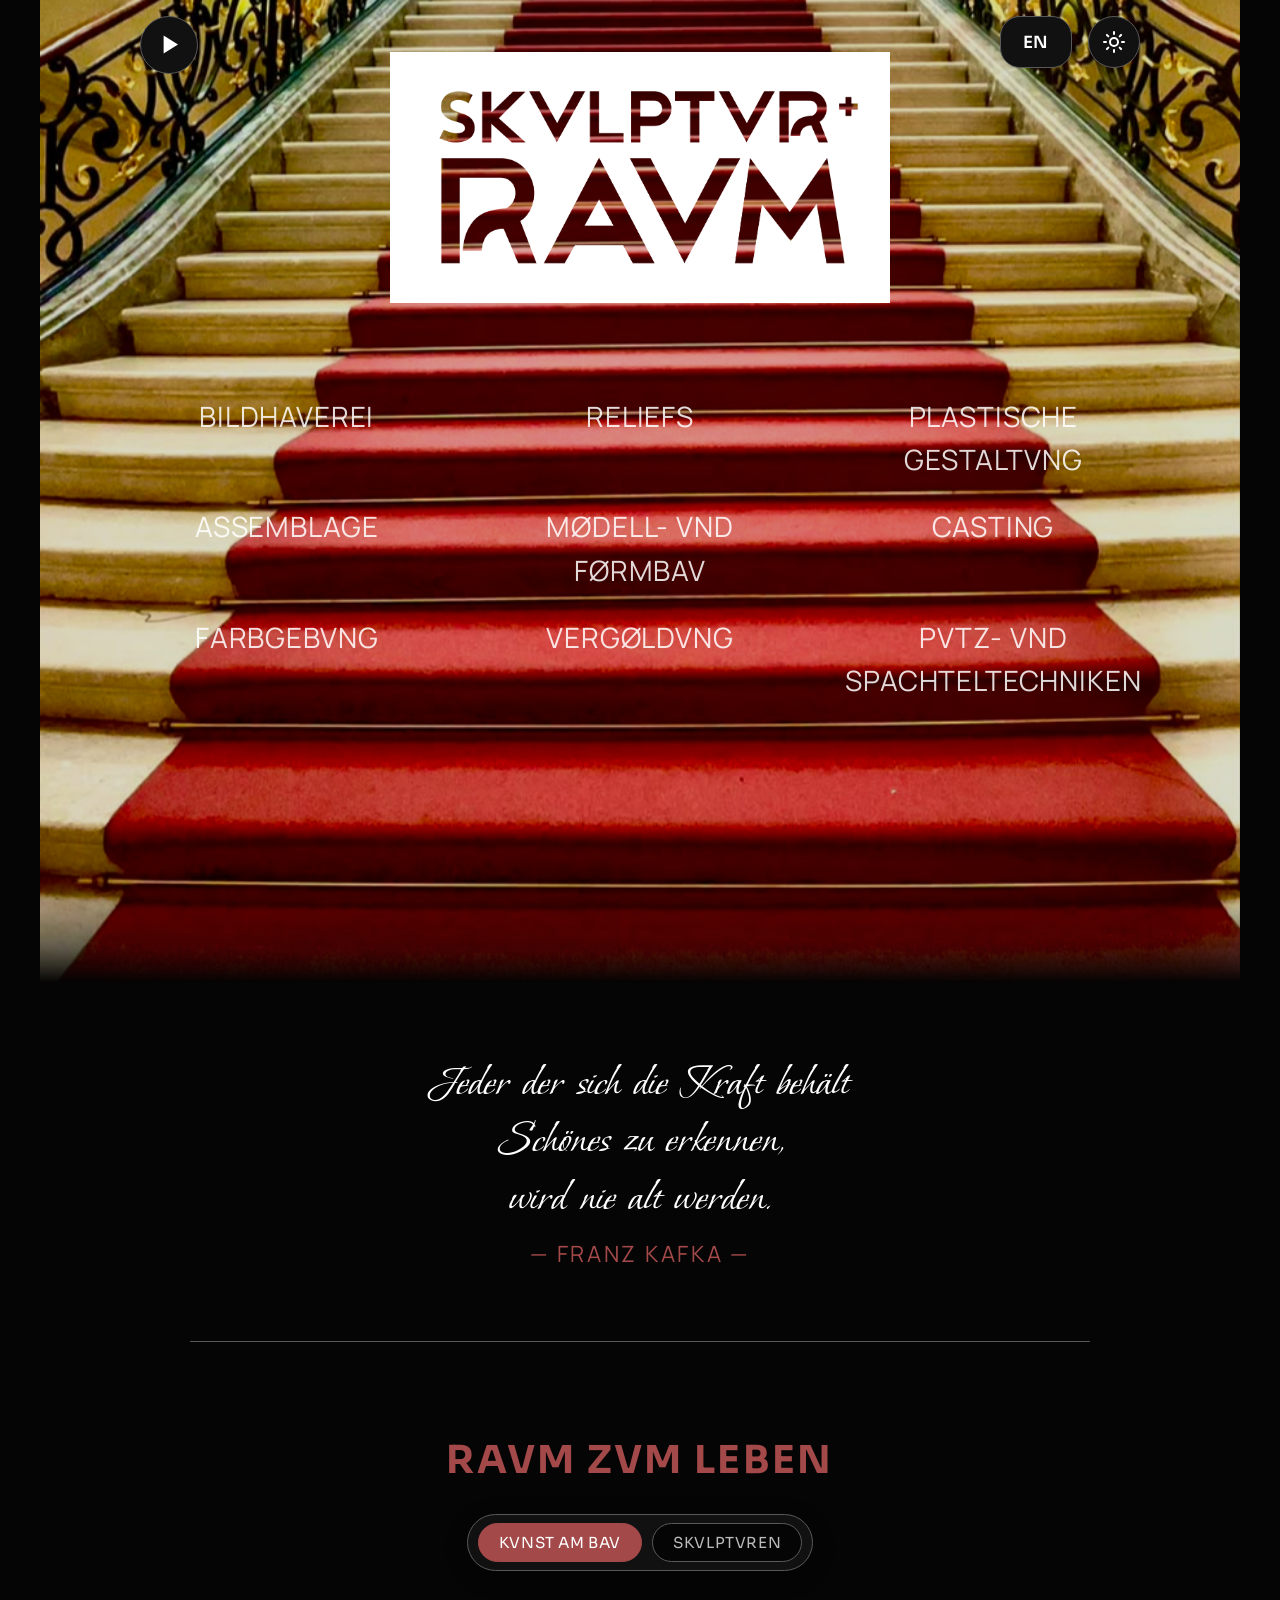
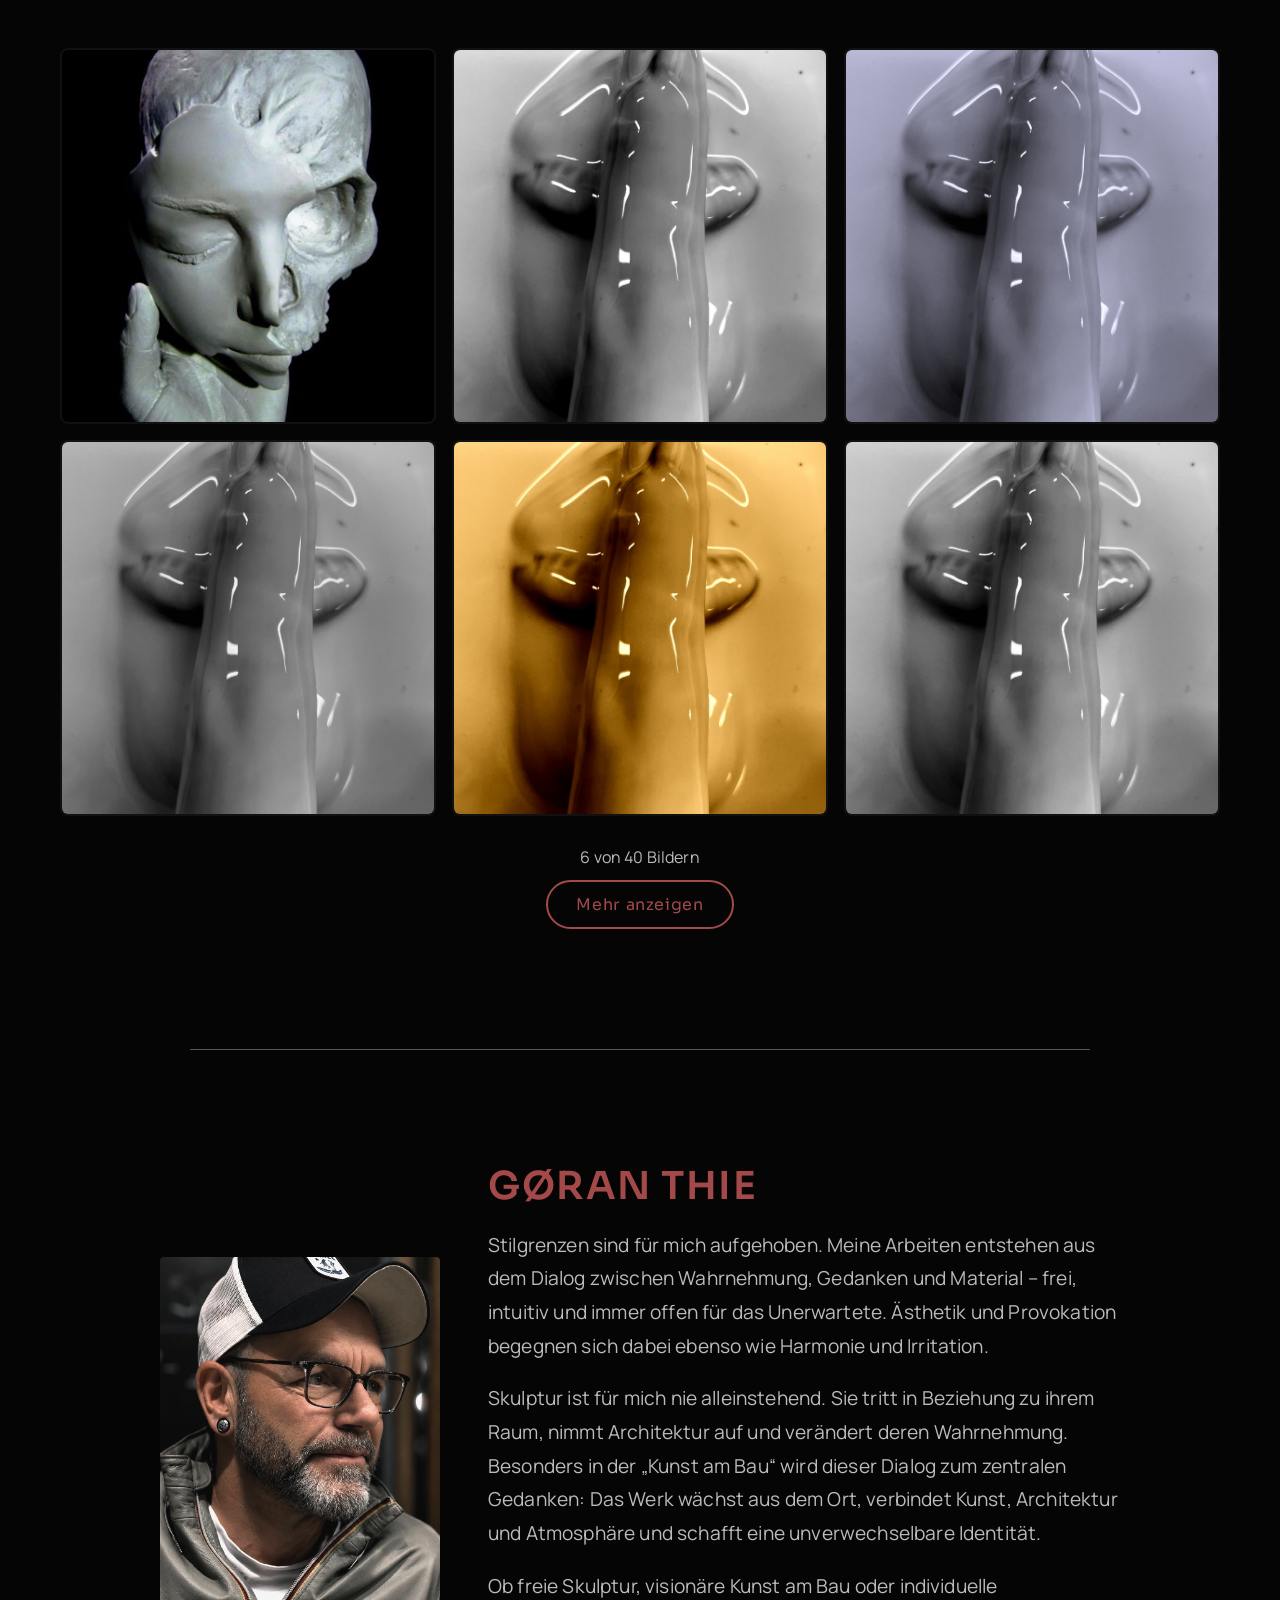
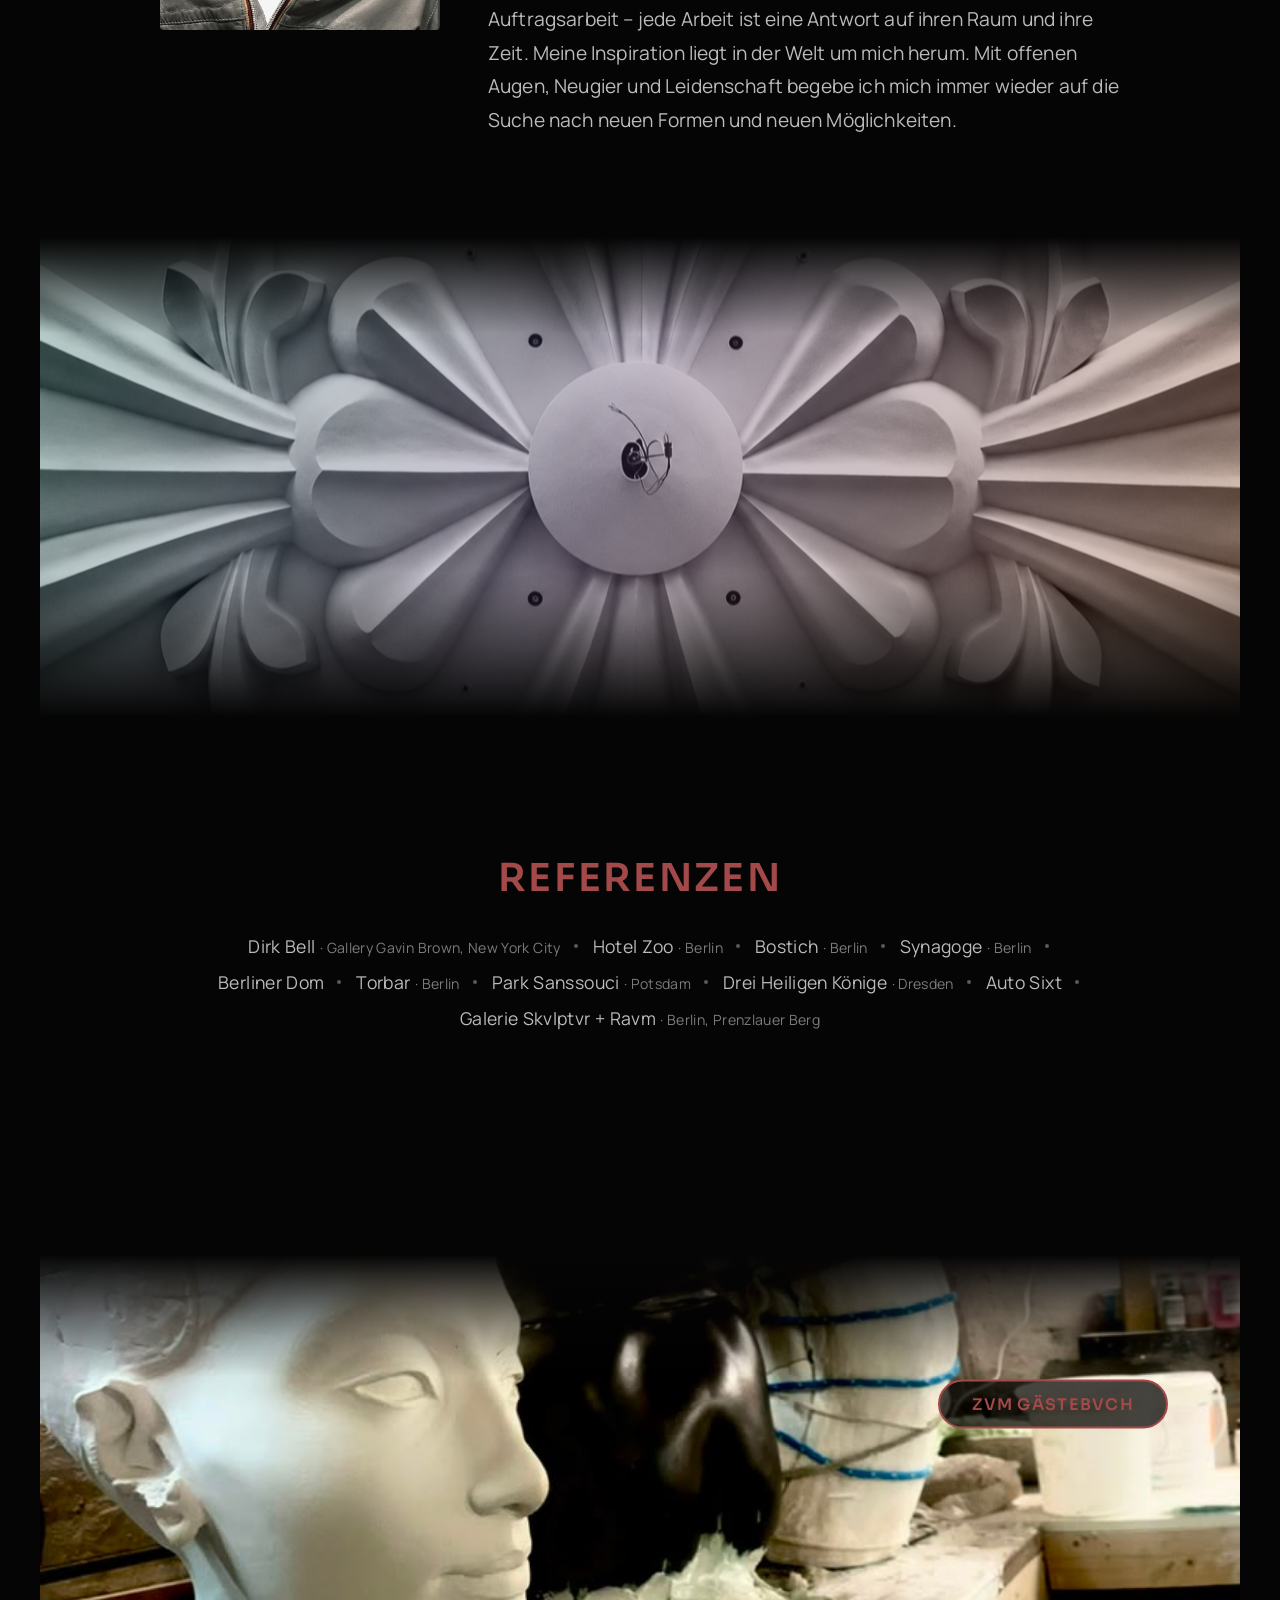
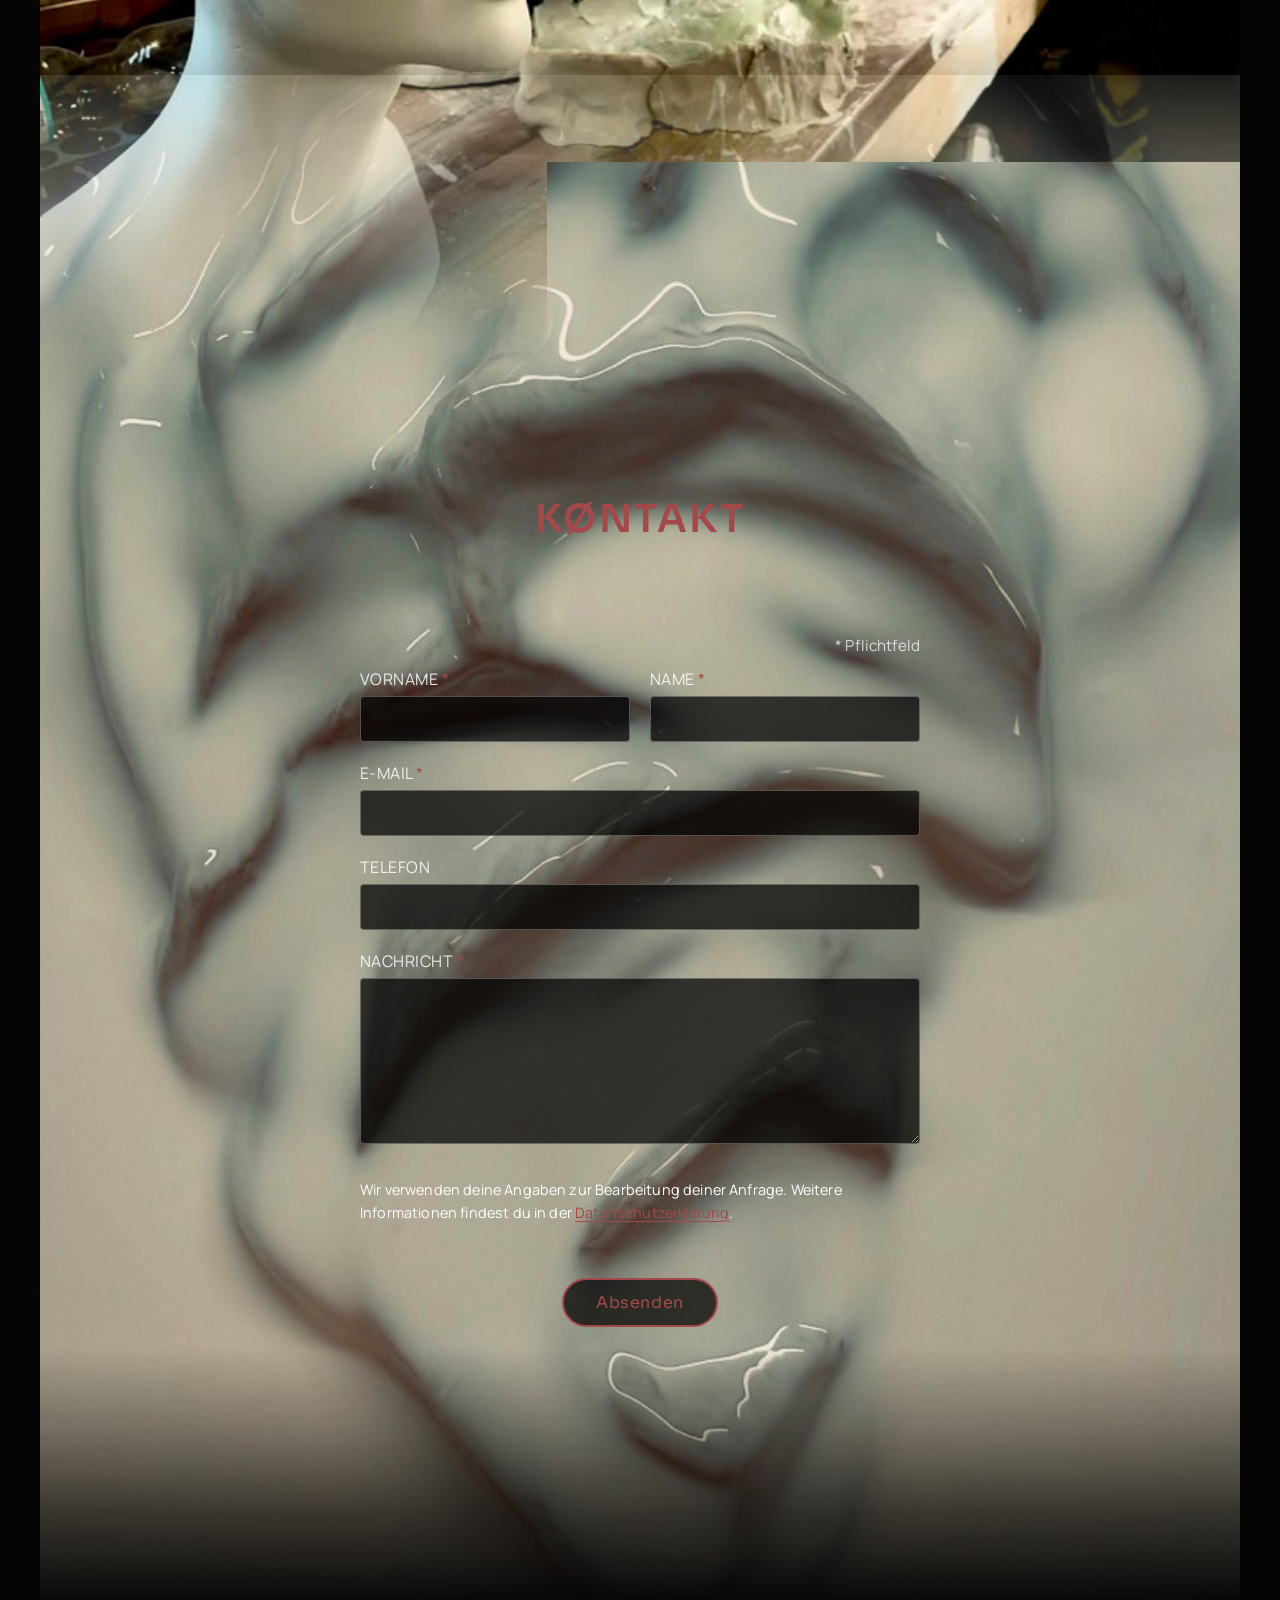
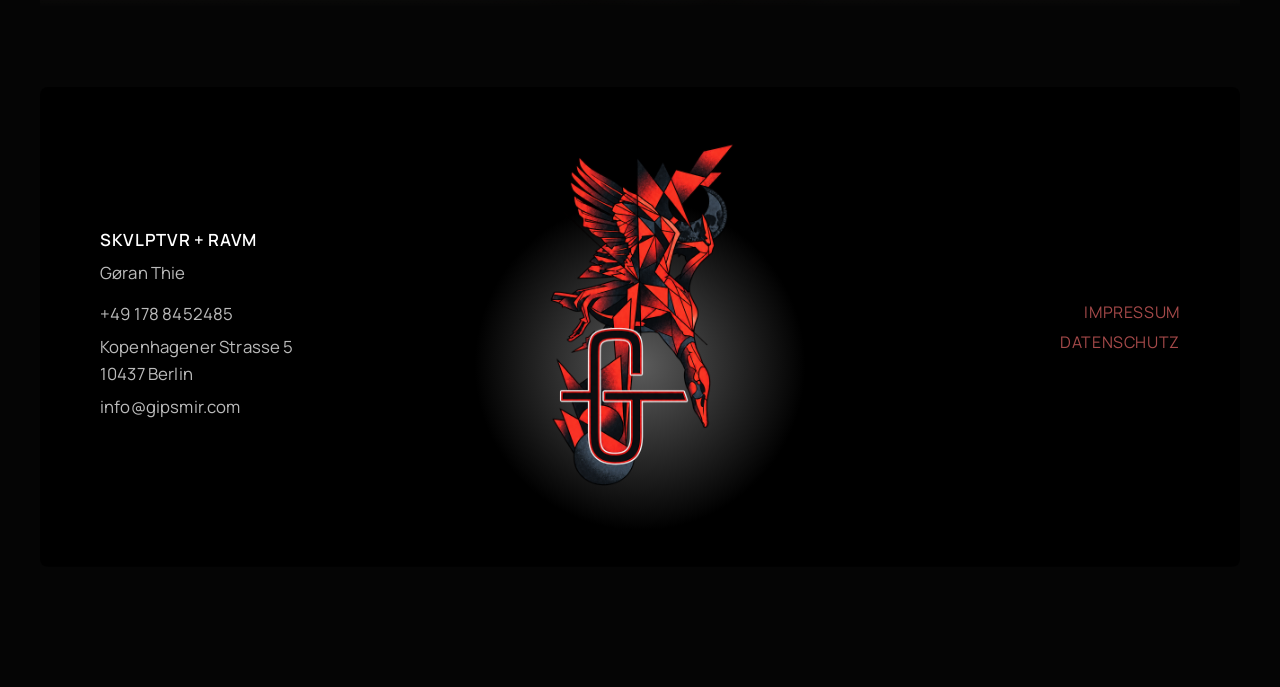
==== index.html @ 51ae371d "Referenzen: Ort-Angaben und Grid-Anpassungen unter 740px - Ort steht jetzt als kleiner, gedimmter Te" ====
<!DOCTYPE html>
<html lang="de">

<head>
    <meta charset="UTF-8">
    <meta name="viewport" content="width=device-width, initial-scale=1.0">

    <title>Skulptur + Raum – Gøran Thie</title>
    <meta name="description"
        content="Skulptur + Raum – Bildhauerei und Kunst am Bau von Gøran Thie in Berlin. Skulpturen, Reliefs, Modell- und Formbau, Vergoldung und individuelle Auftragsarbeiten.">
    <meta name="keywords"
        content="Bildhauer Berlin, Skulptur, Kunst am Bau, Reliefs, Stuckateur, Modellbau, Gøran Thie, Skulptur + Raum">
    <meta name="author" content="Gøran Thie">
    <meta name="robots" content="index, follow">
    <link rel="canonical" href="https://www.sculptur-raum.de/">

    <!-- Open Graph / Facebook, LinkedIn etc. -->
    <meta property="og:type" content="website">
    <meta property="og:site_name" content="Skulptur + Raum">
    <meta property="og:locale" content="de_DE">
    <meta property="og:url" content="https://www.sculptur-raum.de/">
    <meta property="og:title" content="Skulptur + Raum – Gøran Thie">
    <meta property="og:description"
        content="Bildhauerei und Kunst am Bau von Gøran Thie in Berlin. Skulpturen, Reliefs, Modell- und Formbau, Vergoldung und individuelle Auftragsarbeiten.">
    <meta property="og:image" content="https://www.sculptur-raum.de/assets/images/stukatur01-sw.png">
    <meta property="og:image:width" content="1538">
    <meta property="og:image:height" content="1022">
    <meta property="og:image:alt" content="Ornamentales Stuckrelief an einer Decke in kontrastreichem Schwarz-Weiß">

    <!-- Twitter/X Card -->
    <meta name="twitter:card" content="summary_large_image">
    <meta name="twitter:title" content="Skulptur + Raum – Gøran Thie">
    <meta name="twitter:description"
        content="Bildhauerei und Kunst am Bau von Gøran Thie in Berlin. Skulpturen, Reliefs, Modell- und Formbau, Vergoldung und individuelle Auftragsarbeiten.">
    <meta name="twitter:image" content="https://www.sculptur-raum.de/assets/images/stukatur01-sw.png">

    <meta name="theme-color" content="#000000">

    <link rel="stylesheet" href="/css/style.css">
    <link rel="stylesheet" href="/css/gallery.css">
    <link rel="stylesheet" href="/css/contact.css">
    <link rel="icon" type="image/svg+xml" href="/assets/favicon.svg">

    <script type="application/ld+json">
    {
        "@context": "https://schema.org",
        "@type": "ArtGallery",
        "name": "Skulptur + Raum",
        "founder": {
            "@type": "Person",
            "name": "Gøran Thie",
            "jobTitle": "Bildhauer"
        },
        "description": "Bildhauerei und Kunst am Bau von Gøran Thie in Berlin. Skulpturen, Reliefs, Modell- und Formbau, Vergoldung und individuelle Auftragsarbeiten.",
        "url": "https://www.sculptur-raum.de/",
        "telephone": "+49 178 8452485",
        "email": "info@gipsmir.com",
        "image": "https://www.sculptur-raum.de/assets/images/stukatur01-sw.png",
        "address": {
            "@type": "PostalAddress",
            "streetAddress": "Kopenhagener Strasse 5",
            "postalCode": "10437",
            "addressLocality": "Berlin",
            "addressCountry": "DE"
        }
    }
    </script>
    <script src="/js/gallery.js" type="module"></script>
    <script src="/js/i18n.js" type="module"></script>
    <script src="/js/theme.js" type="module"></script>
    <script src="/js/audio.js" type="module"></script>
    <script src="/js/contact.js" type="module"></script>
    <script src="/js/parallax.js" type="module"></script>
    <script src="/js/back-to-top.js" type="module"></script>

</head>

<body>
    <button type="button" id="audio-toggle" class="control-btn icon-btn audio-toggle" aria-pressed="false"
        aria-label="Musik abspielen">
        <svg data-icon="pause" viewBox="0 0 24 24" fill="currentColor" aria-hidden="true" hidden>
            <rect x="6" y="4" width="4" height="16" rx="1"></rect>
            <rect x="14" y="4" width="4" height="16" rx="1"></rect>
        </svg>
        <svg data-icon="play" viewBox="0 0 24 24" fill="currentColor" aria-hidden="true">
            <path d="M8 4.5v15l12-7.5z"></path>
        </svg>
    </button>
    <audio id="site-audio" src="/audio/02%20Sun.m4a" loop preload="none"></audio>

    <div class="header-controls">
        <button type="button" id="lang-toggle" class="control-btn" aria-label="Switch language">EN</button>
        <button type="button" id="theme-toggle" class="control-btn icon-btn"
            aria-label="Helles Farbschema aktivieren">
            <svg data-theme-icon="sun" viewBox="0 0 24 24" fill="none" stroke="currentColor" stroke-width="2"
                stroke-linecap="round" aria-hidden="true">
                <circle cx="12" cy="12" r="4"></circle>
                <path
                    d="M12 2v2M12 20v2M4.93 4.93l1.42 1.42M17.66 17.66l1.41 1.41M2 12h2M20 12h2M4.93 19.07l1.42-1.41M17.66 6.34l1.41-1.41">
                </path>
            </svg>
            <svg data-theme-icon="moon" viewBox="0 0 24 24" fill="none" stroke="currentColor" stroke-width="2"
                stroke-linecap="round" stroke-linejoin="round" aria-hidden="true" hidden>
                <path d="M21 12.79A9 9 0 1 1 11.21 3 7 7 0 0 0 21 12.79z"></path>
            </svg>
        </button>
    </div>

    <div class="hero">
        <div class="hero-bg" aria-hidden="true"></div>
        <header class="site-header">
            <div class="logo-test">
                <div class="logo-plaque logo-wordmark-wrap">
                    <img class="logo-wordmark" src="/assets/logos/S+R-Logo_1.png" width="1417" height="710"
                        alt="Skulptur und Raum">
                </div>
            </div>
        </header>

        <section class="intro" aria-label="Leistungen">
            <ul class="intro-text intro-services" role="list">
                <li data-i18n="introSculpture">Bildhaverei</li>
                <li data-i18n="introReliefs">Reliefs</li>
                <li data-i18n="introDesign">Plastische Gestaltvng</li>
                <li data-i18n="introAssemblage">Assemblage</li>
                <li data-i18n="introMouldMaking">Mødell- vnd Førmbav</li>
                <li data-i18n="introCasting">Casting</li>
                <li data-i18n="introColouring">Farbgebvng</li>
                <li data-i18n="introGilding">Vergøldvng</li>
                <li data-i18n="introPlastering">Pvtz- vnd Spachteltechniken</li>
            </ul>
        </section>
    </div>

    <div class="quote-section">
        <blockquote class="kafka-quote">
            <p><span data-i18n="quoteLine1">Jeder der sich die Kraft behält</span><br><span data-i18n="quoteLine2">Schönes zu erkennen,</span><br><span data-i18n="quoteLine3">wird nie alt werden.</span></p>
            <cite>— Franz Kafka —</cite>
        </blockquote>
    </div>
    <div class="section-divider" aria-hidden="true"></div>

    <section class="gallery-section" id="gallery" aria-labelledby="gallery-heading">
        <h1 class="gallery-title" id="gallery-heading" data-i18n="galleryTitle">Ravm zvm Leben</h1>

        <div class="gallery-categories" role="group" aria-label="Galeriekategorie">
            <button class="gallery-category is-active" type="button" data-gallery="works" aria-pressed="true"
                data-i18n="galleryWorks">Kvnst am Bav</button>
            <button class="gallery-category" type="button" data-gallery="sculptures" aria-pressed="false"
                data-i18n="gallerySculptures">Skvlptvren</button>
        </div>

        <div class="gallery-grid" id="gallery-grid" aria-live="polite"></div>

        <div class="gallery-more-wrap">
            <p class="gallery-count" role="status" aria-atomic="true">
                <span id="gallery-visible-count">0</span> <span data-i18n="galleryCountOf">von</span>
                <span id="gallery-total-count">0</span> <span data-i18n="galleryCountImages">Bildern</span>
            </p>
            <button id="gallery-toggle" class="load-more-btn" type="button">
                <span data-action-label="more" data-i18n="loadMore">Mehr anzeigen</span>
                <span data-action-label="less" data-i18n="showLess" hidden>Weniger anzeigen</span>
            </button>
        </div>
    </section>

    <div class="lightbox" id="lightbox" hidden>
        <div class="lightbox-backdrop" data-lightbox-close></div>
        <div class="lightbox-stage">
            <button class="lightbox-close" type="button" data-lightbox-close aria-label="Schließen">&times;</button>
            <button class="lightbox-nav lightbox-prev" type="button" aria-label="Vorheriges Bild">&#8249;</button>
            <img class="lightbox-image" id="lightbox-image"
                src="[data-uri]" alt="">
            <button class="lightbox-nav lightbox-next" type="button" aria-label="Nächstes Bild">&#8250;</button>
        </div>
    </div>

    <div class="section-divider" aria-hidden="true"></div>
    <section class="bio" aria-labelledby="bio-heading">
        <img class="bio-portrait" src="/assets/images/portrait01.jpg" loading="lazy" decoding="async"
            alt="Göran Thie">
        <div class="bio-content">
            <h2 class="bio-name" id="bio-heading">Gøran Thie</h2>
            <p class="bio-text" data-i18n="bioText1">Stilgrenzen sind für mich aufgehoben. Meine Arbeiten entstehen aus
                dem Dialog zwischen Wahrnehmung, Gedanken und Material – frei, intuitiv und immer offen für das
                Unerwartete. Ästhetik und Provokation begegnen sich dabei ebenso wie Harmonie und Irritation.</p>
            <p class="bio-text" data-i18n="bioText2">Skulptur ist für mich nie alleinstehend. Sie tritt in Beziehung zu
                ihrem Raum, nimmt Architektur auf und verändert deren Wahrnehmung. Besonders in der „Kunst am Bau“ wird
                dieser Dialog zum zentralen Gedanken: Das Werk wächst aus dem Ort, verbindet Kunst, Architektur und
                Atmosphäre und schafft eine unverwechselbare Identität.</p>
            <p class="bio-text" data-i18n="bioText3">Ob freie Skulptur, visionäre Kunst am Bau oder individuelle
                Auftragsarbeit – jede Arbeit ist eine Antwort auf ihren Raum und ihre Zeit. Meine Inspiration liegt in
                der Welt um mich herum. Mit offenen Augen, Neugier und Leidenschaft begebe ich mich immer wieder auf die
                Suche nach neuen Formen und neuen Möglichkeiten.</p>
        </div>
    </section>
    <div class="stucco-feature">
        <img src="/assets/images/stukatur01-sw.png" width="1538" height="1022"
            alt="Ornamentales Stuckrelief an einer Decke in sanften Petrol-, Mauve- und Pfirsichtönen"
            decoding="async" loading="lazy">
    </div>

    <section class="references" aria-labelledby="references-heading">
        <h2 class="references-title" id="references-heading" data-i18n="referencesTitle">Referenzen</h2>
        <ul class="references-list">
            <li class="references-item--wide">Dirk Bell <span class="references-location">Gallery Gavin Brown, New York City</span></li>
            <li>Hotel Zoo <span class="references-location">Berlin</span></li>
            <li>Bostich <span class="references-location">Berlin</span></li>
            <li>Synagoge <span class="references-location">Berlin</span></li>
            <li>Berliner Dom</li>
            <li>Torbar <span class="references-location">Berlin</span></li>
            <li>Park Sanssouci <span class="references-location">Potsdam</span></li>
            <li>Drei Heiligen Könige <span class="references-location">Dresden</span></li>
            <li>Auto Sixt</li>
            <li class="references-item--wide">Galerie Skvlptvr + Ravm <span class="references-location">Berlin, Prenzlauer Berg</span></li>
        </ul>
    </section>
    <section class="guestbook" id="guestbook" aria-label="Gästebuch">
        <div class="guestbook-bg" aria-hidden="true">
            <div class="guestbook-bg-img"></div>
        </div>
        <a class="guestbook-link" href="/guestbook.html" data-i18n="guestbookLink">Zvm Gästebvch</a>
    </section>
    <section class="contact" id="contact" aria-labelledby="contact-heading">
        <div class="contact-bg" aria-hidden="true"></div>
        <h2 class="contact-title" id="contact-heading" data-i18n="contactTitle">Køntakt</h2>
        <p class="contact-hint" data-i18n="contactHint">* Pflichtfeld</p>
        <form class="contact-form" id="contact-form" method="post" action="/contact.php" novalidate>
            <p class="contact-form-message" id="contact-form-message" role="status" hidden></p>
            <div class="form-row">
                <div class="form-field">
                    <label for="contact-firstname"><span data-i18n="contactFirstname">Vorname</span> <span
                            class="required-marker">*</span></label>
                    <input type="text" id="contact-firstname" name="firstname" required>
                </div>

                <div class="form-field">
                    <label for="contact-lastname"><span data-i18n="contactLastname">Name</span> <span
                            class="required-marker">*</span></label>
                    <input type="text" id="contact-lastname" name="lastname" required>
                </div>
            </div>

            <div class="form-field">
                <label for="contact-email"><span data-i18n="contactEmail">E-Mail</span> <span
                        class="required-marker">*</span></label>
                <input type="email" id="contact-email" name="email" required>
            </div>

            <div class="form-field">
                <label for="contact-phone" data-i18n="contactPhone">Telefon</label>
                <input type="tel" id="contact-phone" name="phone">
            </div>

            <div class="form-field">
                <label for="contact-message"><span data-i18n="contactMessage">Nachricht</span> <span
                        class="required-marker">*</span></label>
                <textarea id="contact-message" name="message" rows="6" required></textarea>
            </div>

            <div class="form-field form-field--honeypot" aria-hidden="true">
                <label for="contact-website">Website</label>
                <input type="text" id="contact-website" name="website" tabindex="-1" autocomplete="off">
            </div>

            <p class="contact-privacy">Wir verwenden deine Angaben zur Bearbeitung deiner Anfrage. Weitere Informationen findest du in der <a href="/datenschutz.html">Datenschutzerklärung</a>.</p>
            <button type="submit" class="contact-submit" data-i18n="contactSubmit">Absenden</button>
        </form>
    </section>
    <footer class="site-footer">
        <div class="footer-brand">
            <p class="footer-company">Skvlptvr + Ravm</p>
            <p class="footer-name">Gøran Thie</p>
        </div>
        <div class="footer-contact">
            <p><a href="tel:+491788452485" aria-label="Anrufen: +49 178 8452485">+49 178 8452485</a></p>
            <p>Kopenhagener Strasse 5<br>10437 Berlin</p>
            <p><a href="mailto:info@gipsmir.com" aria-label="E-Mail senden an info@gipsmir.com">info@gipsmir.com</a></p>
        </div>
        <div class="footer-legal">
            <a href="/impressum.html" class="footer-link">Impressum</a>
            <a href="/datenschutz.html" class="footer-link">Datenschutz</a>
        </div>
    </footer>

    <button type="button" id="back-to-top" class="control-btn icon-btn back-to-top" aria-label="Nach oben scrollen" hidden>
        <svg viewBox="0 0 24 24" fill="none" stroke="currentColor" stroke-width="2" stroke-linecap="round"
            stroke-linejoin="round" aria-hidden="true">
            <path d="M12 19V5M5 12l7-7 7 7"></path>
        </svg>
    </button>

</body>

</html>
---- css/style.css ----
@font-face {
  font-family: 'Manrope';
  src: url('/assets/fonts/Manrope,Sora/Manrope/Manrope-VariableFont_wght.ttf') format('truetype');
  font-weight: 200 800;
  font-style: normal;
  font-display: swap;
}

@font-face {
  font-family: 'Sora';
  src: url('/assets/fonts/Manrope,Sora/Sora/Sora-VariableFont_wght.ttf') format('truetype');
  font-weight: 100 800;
  font-style: normal;
  font-display: swap;
}

@font-face {
  font-family: 'Bonheur Royale';
  src: url('/assets/fonts/Manrope,Sora/Bonheur_Royale/BonheurRoyale-Regular.ttf') format('truetype');
  font-weight: 400;
  font-style: normal;
  font-display: swap;
}

*,
*::before,
*::after {
  box-sizing: border-box;
}

:root {
  --color-bg: #050505;
  --color-surface: #111;
  --color-text: #fff;
  --color-text-muted: #bbb;
  --color-border: #5a5959;
  --color-accent: #a44949;
  --color-accent-hover: #ca6767;
  --color-on-accent: #fff;
  --color-footer-bg: rgba(67, 63, 63, 0.6);
  --color-footer-text: #bbb;
  --color-footer-text-strong: #fff;
  --color-footer-radial-inner: #5c5c5c;
  --color-footer-radial-outer: #000000;
}

:root[data-theme="light"] {
  --color-bg: #fff;
  --color-surface: #f7f7f5;
  --color-text: #222;
  --color-text-muted: #555;
  --color-border: #2a2929;
  --color-footer-text: #555;
  --color-footer-text-strong: #111;
  --color-footer-radial-inner: #000000;
  --color-footer-radial-outer: #ffffff;
}

body {
  letter-spacing: 0.01em;
  font-family: 'Manrope', 'Helvetica Neue', Helvetica, Arial, sans-serif;
  margin: 0;
  background: var(--color-bg);
  color: var(--color-text);
  transition: background 0.2s ease, color 0.2s ease;
}

.section-divider {
  max-width: 900px;
  margin: 0 auto;
  border-top: 1px solid var(--color-border);
}

.hero {
  position: relative;
  z-index: 3;
  overflow: hidden;
  display: flow-root;
}

.hero-bg {
  position: absolute;
  inset: 0;
  z-index: 0;
  mask-image: linear-gradient(to bottom, #000 calc(100% - clamp(40px, 7vw, 100px)), transparent);
}

.hero-bg::before {
  --hero-zoom-start: 1.2;
  --hero-zoom-end: 1.85;
  content: "";
  position: absolute;
  inset: 0;
  z-index: 1;
  background: url('/assets/background-images/bodemuseum.jpg') center/cover no-repeat;
  transform-origin: center;
  transform: scale(var(--hero-zoom-start));
  animation: hero-zoom 10s ease-in-out infinite alternate;
  will-change: transform;
}

@keyframes hero-zoom {
  0% {
    transform: scale(var(--hero-zoom-start));
  }

  100% {
    transform: scale(var(--hero-zoom-end));
  }
}

@media (max-width: 800px) {
  .hero-bg::before {
    --hero-zoom-start: 1.05;
    --hero-zoom-end: 1.3;
    background-position: center bottom;
    transform-origin: center bottom;
  }
}

@media (max-width: 650px) {
  .hero-bg::before {
    --hero-zoom-start: 1;
    --hero-zoom-end: 1.16;
  }
}

/* Tablet/Desktop: full-width cover crop again (the contain+blur
   version framed the photo too narrow). The source photo is a tall
   portrait shot, so this still only ever shows a thin horizontal
   slice of it - a proper wide/landscape photo is needed to fix that
   for real; until then this is the best compromise. */
@media (min-width: 801px) and (max-width: 1199px) {
  .hero-bg::before {
    --hero-zoom-start: 1;
    --hero-zoom-end: 1.1;
    background-position: center bottom;
    transform-origin: center bottom;
  }
}

@media (min-width: 1200px) {
  .hero-bg::before {
    --hero-zoom-start: 1;
    --hero-zoom-end: 1.12;
    background-position: center bottom;
    transform-origin: center bottom;
  }
}

@media (prefers-reduced-motion: reduce) {
  .hero-bg::before {
    animation: none;
  }
}

.hero::before {
  content: "";
  position: absolute;
  inset: 0;
  z-index: 1;
  background: rgba(0, 0, 0, 0.15);
  mask-image: linear-gradient(to bottom, #000 calc(100% - clamp(40px, 7vw, 100px)), transparent);
  pointer-events: none;
}

.hero > *:not(.hero-bg) {
  position: relative;
  z-index: 3;
}

.hero .intro-text {
  color: rgba(255, 255, 255, 0.85);
}

@media (min-width: 1200px) {
  .hero {
    max-width: 1200px;
    margin-left: auto;
    margin-right: auto;
    padding-bottom: 80px;
  }
}

.site-header {
  position: relative;
}

.stucco-feature {
  position: relative;
  isolation: isolate;
  z-index: 2;
  width: 100%;
  max-width: 1200px;
  height: clamp(220px, 40vw, 480px);
  margin: 0 auto;
  overflow: hidden;
}

.stucco-feature::before {
  content: "";
  position: absolute;
  inset: 0;
  z-index: 1;
  pointer-events: none;
  /* Muted 90s print palette, blended into the relief's highlights and shadows. */
  background: linear-gradient(115deg,
    #779c99 0%,
    #aaa0b8 46%,
    #c6a18c 100%);
  mix-blend-mode: color;
  opacity: 0.65;
}

.stucco-feature::after {
  content: "";
  position: absolute;
  inset: 0;
  z-index: 1;
  pointer-events: none;
  background: linear-gradient(to bottom,
    var(--color-bg) 0%,
    transparent 20%,
    transparent 70%,
    var(--color-bg) 100%);
}

.quote-section {
  background: var(--color-bg);
  padding: clamp(42px, 6vw, 72px) 24px;
}

.kafka-quote {
  max-width: 640px;
  margin: 0 auto;
  text-align: center;
}

.kafka-quote p {
  font-family: 'Bonheur Royale', cursive;
  font-weight: 400;
  font-size: clamp(2rem, 1.5rem + 2vw, 3rem);
  line-height: 1.2;
  letter-spacing: normal;
  color: var(--color-text);
  margin: 0 0 10px;
}

.kafka-quote cite {
  display: block;
  font-family: 'Manrope', 'Helvetica Neue', Helvetica, Arial, sans-serif;
  font-style: normal;
  font-size: clamp(1rem, 0.85rem + 0.75vw, 1.4rem);
  line-height: 1.4;
  letter-spacing: 0.12em;
  text-transform: uppercase;
  color: var(--color-accent);
}

.stucco-feature img {
  display: block;
  filter: sepia(0.18) saturate(0.65) contrast(0.82) brightness(0.85);
  width: 100%;
  height: 100%;
  object-fit: cover;
  --stucco-zoom-start: 1.28;
  --stucco-zoom-end: 1.6;
  scale: var(--stucco-zoom-start);
  animation: stucco-zoom 10s ease-in-out infinite alternate;
  will-change: transform;
}

@keyframes stucco-zoom {
  0% {
    scale: var(--stucco-zoom-start);
  }

  100% {
    scale: var(--stucco-zoom-end);
  }
}

@media (min-width: 800px) {
  .stucco-feature img {
    --stucco-zoom-start: 1.24;
    --stucco-zoom-end: 1.56;
  }
}

@media (prefers-reduced-motion: reduce) {
  .stucco-feature img {
    animation: none;
    scale: var(--stucco-zoom-start);
  }
}

.header-controls {
  position: fixed;
  top: 16px;
  right: 20px;
  z-index: 50;
  display: flex;
  gap: 8px;
}

.control-btn {
  padding: 6px 14px;
  font-family: 'Manrope', 'Helvetica Neue', Helvetica, Arial, sans-serif;
  font-size: 0.85rem;
  font-weight: 600;
  letter-spacing: 0.04em;
  background: var(--color-surface);
  border: 1px solid var(--color-border);
  border-radius: 20px;
  color: var(--color-text);
  cursor: pointer;
  transition: background 0.2s ease, color 0.2s ease;
}

.control-btn:hover {
  background: var(--color-text);
  color: var(--color-bg);
  border-color: var(--color-text);
}

.icon-btn {
  width: 36px;
  height: 36px;
  display: flex;
  align-items: center;
  justify-content: center;
  border-radius: 50%;
}

.control-btn.icon-btn {
  padding: 0;
}

.icon-btn svg {
  width: 18px;
  height: 18px;
  display: block;
}

.icon-btn svg[hidden] {
  display: none;
}

.audio-toggle {
  position: fixed;
  top: 16px;
  left: 20px;
  z-index: 50;
}

.audio-toggle.icon-btn {
  width: clamp(48px, 4.5vw, 64px);
  height: clamp(48px, 4.5vw, 64px);
}

.audio-toggle.icon-btn svg {
  width: clamp(24px, 2.25vw, 32px);
  height: clamp(24px, 2.25vw, 32px);
}

.back-to-top {
  position: fixed;
  bottom: 100px;
  right: 20px;
  z-index: 45;
  width: clamp(48px, 4.5vw, 64px);
  height: clamp(48px, 4.5vw, 64px);
  background: var(--color-bg);
  border: 1px solid var(--color-accent);
  box-shadow: 0 6px 20px rgba(0, 0, 0, 0.4);
  transition: background 0.2s ease, color 0.2s ease;
}

.back-to-top:hover,
.back-to-top:focus-visible {
  background: var(--color-accent);
  color: var(--color-on-accent);
}

.back-to-top[hidden] {
  display: none;
}

.back-to-top svg {
  width: clamp(24px, 2.25vw, 32px);
  height: clamp(24px, 2.25vw, 32px);
}

 .logo-test {
  width: 100%;
  max-width: 1200px;
  margin: 0 auto;
  padding: clamp(16px, 4vw, 40px) 20px;
  display: grid;
  grid-template-columns: 1fr auto 1fr;
  align-items: center;
}

.logo-plaque {
  padding: 12px;
  display: inline-flex;
  align-items: center;
  justify-content: center;
}

.logo-wordmark-wrap {
  grid-column: 2;
  justify-self: center;
}

.logo-wordmark {
  display: block;
  width: min(50vw, 500px);
  height: auto;
}

.monkey{
    max-width: 300px;
}

.intro {
    font-family: 'Manrope', 'Helvetica Neue', Helvetica, Arial, sans-serif;
    max-width: 700px;
    margin: 40px auto 200px;
    padding: 0 20px;
    text-align: center;
    color: var(--color-text);
}

.intro-text {
    font-size: clamp(1.05rem, 1rem + 0.2vw, 1.125rem);
    font-weight: 400;
    letter-spacing: 0.03em;
    line-height: 1.7;
    color: var(--color-text-muted);
    text-transform: uppercase;
}

.bio {
    display: flex;
    align-items: center;
    gap: 48px;
    max-width: 1000px;
    margin: 80px auto;
    padding: 0 20px;
    font-family: 'Manrope', 'Helvetica Neue', Helvetica, Arial, sans-serif;
}

@media (min-width: 721px) and (max-width: 1100px) {
    .bio { padding-inline: 48px; }
}

.bio-portrait {
    width: 280px;
    flex: 0 0 280px;
    aspect-ratio: 3 / 4;
    object-fit: cover;
    filter: saturate(0.75) sepia(0.08) brightness(1.12) contrast(0.92);
    border-radius: 4px;
}

.bio-name {
    font-size: clamp(2rem, 1.8rem + 1vw, 2.4rem);
    font-weight: 600;
    letter-spacing: 0.04em;
    text-transform: uppercase;
    margin-bottom: 16px;
    color: var(--color-accent);
}

.bio-text {
    font-size: clamp(1.1rem, 1.05rem + 0.2vw, 1.2rem);
    font-weight: 400;
    line-height: 1.75;
    color: var(--color-text-muted);
}

@media (min-width: 721px) {
    .audio-toggle {
        left: 40px;
    }

    .header-controls {
        right: 40px;
        gap: 12px;
    }

    .icon-btn {
        width: 44px;
        height: 44px;
    }

    .icon-btn svg {
        width: 21px;
        height: 21px;
    }

    .control-btn {
        padding: 9px 18px;
        font-size: 0.95rem;
    }
}

@media (min-width: 1200px) {
    .audio-toggle {
        left: 140px;
    }

    .header-controls {
        right: 140px;
        gap: 16px;
    }

    .icon-btn {
        width: 52px;
        height: 52px;
    }

    .icon-btn svg {
        width: 24px;
        height: 24px;
    }

    .control-btn {
        padding: 11px 22px;
        font-size: 1.05rem;
    }
}

@media (max-width: 720px) {
    .logo-test {
        padding-top: 76px;
    }

    .intro {
        margin-top: 80px;
    }

    .bio {
        flex-direction: column;
        text-align: center;
        gap: 24px;
        padding-inline: 32px;
    }

    .bio-content {
        display: contents;
    }

    .bio-name {
        order: -2;
        margin: 0;
    }

    .bio-portrait {
        order: -1;
        width: 200px;
        flex-basis: auto;
    }

    .bio-text {
        margin: 0;
    }
}

.references {
    max-width: 900px;
    margin: 0 auto;
    padding: 105px 20px;
    padding-bottom: 225px;
    text-align: center;
    font-family: 'Manrope', 'Helvetica Neue', Helvetica, Arial, sans-serif;
}

.references-title {
    font-size: clamp(2rem, 1.8rem + 1vw, 2.4rem);
    font-weight: 600;
    letter-spacing: 0.06em;
    text-transform: uppercase;
    color: var(--color-accent);
    margin-bottom: 32px;
}

.references-list {
    list-style: none;
    display: flex;
    flex-wrap: wrap;
    justify-content: center;
    gap: 12px 32px;
    margin: 0;
    padding: 0;
}

.references-list li {
    font-size: 1.1rem;
    letter-spacing: 0.02em;
    color: var(--color-text-muted);
    position: relative;
}

.references-location {
    font-size: 0.8em;
    opacity: 0.65;
}

.references-location::before {
    content: " · ";
}

.references-list li:not(:last-child)::after {
    content: "";
    position: absolute;
    right: -17px;
    top: 50%;
    transform: translateY(-50%);
    width: 4px;
    height: 4px;
    border-radius: 50%;
    background: var(--color-border);
}

@media (max-width: 740px) {
    .references-list {
        display: grid;
        grid-template-columns: repeat(2, 1fr);
        justify-items: center;
    }

    .references-list li::after {
        display: none;
    }

    .references-item--wide {
        grid-column: 1 / -1;
    }

    .references-list li:nth-child(even):not(.references-item--wide) {
        justify-self: end;
        text-align: right;
    }

    .references-list li:nth-child(odd):not(.references-item--wide) {
        justify-self: start;
        text-align: left;
    }
}

.guestbook {
  position: relative;
  /* Higher than .contact's z-index (0): in their overlap zone,
     .guestbook needs to paint on top so its own fade-to-transparent
     is what's visible, revealing .contact's photo underneath as it
     fades - not the other way around. */
  z-index: 1;
  overflow: hidden;
  min-height: clamp(360px, 58vw, 680px);
  --parallax-amplitude: 50px;
}

@media (min-width: 601px) {
  .guestbook {
    --parallax-amplitude: 100px;
  }
}

@media (min-width: 1200px) {
  .guestbook {
    max-width: 1200px;
    margin-left: auto;
    margin-right: auto;
    --parallax-amplitude: 120px;
  }
}

/* Outer layer: stays exactly on the visible box (inset: 0) and carries
   the fade mask, clipped by overflow:hidden. The mask must sit on a
   layer sized to the visible window, not the extended parallax image
   below - otherwise the gradient percentages stretch over the wrong
   height and the carefully-tuned cross-fade breaks. */
.guestbook-bg {
  position: absolute;
  inset: 0;
  z-index: 0;
  overflow: hidden;
  /* Fades the photo itself to transparent over a long stretch at
     the bottom (no black band) so .contact's photo, which overlaps
     upward underneath, gradually takes over - a real cross-fade
     rather than a snap. */
  mask-image: linear-gradient(to bottom, #000 0%, #000 55%, transparent 100%);
  -webkit-mask-image: linear-gradient(to bottom, #000 0%, #000 55%, transparent 100%);
}

/* Inner layer: extended above/below the visible box so the JS-driven
   translateY (scroll parallax) never reveals an edge, same pattern as
   .contact-bg. */
.guestbook-bg-img {
  position: absolute;
  top: calc(-1 * (var(--parallax-amplitude) + 40px));
  left: 0;
  right: 0;
  height: calc(100% + (var(--parallax-amplitude) + 40px) * 2);
  /* Left-centered on purpose: the atelier photo is a wide panorama
     and its most interesting part (the workbench, sculpted heads)
     sits on the left side of the frame. */
  background: url('/assets/background-images/attelier_01.jpeg') left center/cover no-repeat;
  will-change: transform;
}

.guestbook::after {
  content: "";
  position: absolute;
  inset: 0;
  z-index: 1;
  pointer-events: none;
  /* Only fades in at the top (into the plain page background above);
     the bottom is handled by the mask on .guestbook-bg instead, so
     there is no opaque black band before .contact. */
  background: linear-gradient(to bottom,
    var(--color-bg) 0%,
    transparent 18%,
    transparent 100%);
}

.guestbook-link {
  position: absolute;
  right: 6%;
  top: 22%;
  z-index: 2;
  transform: translateY(-50%);
  padding: 12px 32px;
  font-family: 'Sora', 'Helvetica Neue', Helvetica, Arial, sans-serif;
  font-size: 1rem;
  font-weight: 600;
  letter-spacing: 0.08em;
  text-transform: uppercase;
  text-decoration: none;
  white-space: nowrap;
  color: var(--color-accent);
  background: rgba(0, 0, 0, 0.72);
  border: 2px solid var(--color-accent);
  border-radius: 30px;
  transition: background 0.2s ease, color 0.2s ease;
}

.guestbook-link:hover,
.guestbook-link:focus-visible {
  background: var(--color-accent);
  color: #fff;
}

.site-footer {
    display: flex;
    flex-wrap: wrap;
    justify-content: space-between;
    align-items: center;
    gap: 24px;
    max-width: 1200px;
    margin: 0 auto 120px;
    padding: 140px 60px;
    font-family: 'Manrope', 'Helvetica Neue', Helvetica, Arial, sans-serif;
    font-size: 1.05rem;
    color: var(--color-footer-text);
    background:
        url('/assets/logos/logo01.png') center 65%/auto 45% no-repeat,
        radial-gradient(circle at center 58%, var(--color-footer-radial-inner) 0%, var(--color-footer-radial-outer) 25%);
    background-position: center 65%, center center;
    background-size: auto 52%, 100% 100%;
    animation: footer-radial-pulse 7s ease-in-out infinite;
    border-radius: 8px;
}

@keyframes footer-radial-pulse {
    0%, 100% {
        background-size: auto 52%, 100% 100%;
    }
    50% {
        background-size: auto 52%, 230% 230%;
    }
}

@media (prefers-reduced-motion: reduce) {
    .site-footer {
        animation: none;
    }
}

.site-footer p {
    margin: 0 0 6px;
    line-height: 1.6;
}

.site-footer a {
    color: var(--color-footer-text);
    text-decoration: none;
}

.site-footer a:hover {
    text-decoration: underline;
}

.footer-company {
    font-weight: 600;
    letter-spacing: 0.04em;
    text-transform: uppercase;
    color: var(--color-footer-text-strong);
}

.footer-legal {
    display: flex;
    flex-direction: column;
    align-items: flex-end;
    gap: 8px;
}

.footer-link {
    background: none;
    border: none;
    padding: 0;
    font: inherit;
    font-size: 1rem;
    letter-spacing: 0.04em;
    text-transform: uppercase;
    color: var(--color-accent);
    text-decoration: none;
    cursor: pointer;
}

.footer-link:hover {
    color: var(--color-accent-hover);
}

@media (max-width: 1040px) {
    .site-footer {
        margin: 0 20px 120px;
    }
}

@media (min-width: 601px) {
    .site-footer {
        display: grid;
        grid-template-columns: 1fr auto;
        column-gap: 24px;
        row-gap: 8px;
        background:
            url('/assets/logos/logo01.png') center 40%/auto 65% no-repeat,
            radial-gradient(circle at center 58%, var(--color-footer-radial-inner) 0%, var(--color-footer-radial-outer) 25%);
        background-position: center 40%, center center;
        background-size: auto 72%, 100% 100%;
    }

    @keyframes footer-radial-pulse {
        0%, 100% {
            background-size: auto 72%, 100% 100%;
        }
        50% {
            background-size: auto 72%, 230% 230%;
        }
    }

    .footer-brand {
        grid-column: 1;
        grid-row: 1;
    }

    .footer-contact {
        grid-column: 1;
        grid-row: 2;
    }

    .footer-legal {
        grid-column: 2;
        grid-row: 1 / span 2;
        align-self: center;
        justify-self: end;
    }
}

@media (max-width: 600px) {
    .site-footer {
        flex-direction: column;
        justify-content: space-between;
        text-align: center;
        min-height: 520px;
        padding-top: 40px;
        padding-bottom: 40px;
    }

    .footer-contact {
        margin-bottom: 400px;
    }
}

.modal {
    position: fixed;
    inset: 0;
    z-index: 100;
    display: flex;
    align-items: center;
    justify-content: center;
}

.modal[hidden] {
    display: none;
}

.modal-overlay {
    position: absolute;
    inset: 0;
    background: rgba(0, 0, 0, 0.5);
}

.modal-dialog {
    position: relative;
    max-width: 560px;
    width: 90%;
    max-height: 80vh;
    background: var(--color-surface);
    border-radius: 6px;
    font-family: 'Manrope', 'Helvetica Neue', Helvetica, Arial, sans-serif;
    box-shadow: 0 10px 40px rgba(0, 0, 0, 0.4);
    display: flex;
    flex-direction: column;
}

.modal-body {
    overflow-y: auto;
    padding: 40px;
}

.modal-close {
    position: absolute;
    top: 12px;
    right: 16px;
    background: none;
    border: none;
    font-size: 1.6rem;
    line-height: 1;
    color: var(--color-text-muted);
    cursor: pointer;
    z-index: 1;
}

.modal-close:hover {
    color: var(--color-text);
}

.modal-title {
    font-size: clamp(1.8rem, 1.6rem + 1vw, 2.2rem);
    font-weight: 600;
    letter-spacing: 0.03em;
    text-transform: uppercase;
    margin-bottom: 20px;
    color: var(--color-text);
}

.modal-lorem {
    font-size: 1.05rem;
    line-height: 1.7;
    color: var(--color-text-muted);
    margin-bottom: 24px;
}

.modal-details p {
    font-size: 1.05rem;
    line-height: 1.6;
    color: var(--color-text-muted);
    margin: 0 0 4px;
}

button, input, select, textarea {
  letter-spacing: inherit;
  font-family: inherit;
}

/* Headings and buttons share the display typeface across all sections. */
body :is(h1, h2, h3, h4, h5, h6, button, input[type="button"], input[type="submit"], input[type="reset"]) {
  font-family: 'Sora', 'Helvetica Neue', Helvetica, Arial, sans-serif;
}

body :is(h1, h2, h3, h4, h5, h6) {
  letter-spacing: 0.06em;
}

body :is(button, input[type="button"], input[type="submit"], input[type="reset"]) {
  letter-spacing: 0.04em;
}

.intro-services {
  list-style: none;
  padding: 0;
  margin: 0;
  display: grid;
  grid-template-columns: repeat(3, minmax(0, 1fr));
  gap: 10px 24px;
}

@media (max-width: 600px) {
  .intro-services {
    grid-template-columns: 1fr;
    gap: 6px;
  }
}

@media (min-width: 720px) {
  .hero .intro {
    max-width: 1120px;
    padding-inline: clamp(24px, 4vw, 48px);
  }

  .hero .intro-services {
    font-size: clamp(1.25rem, 0.5rem + 1.667vw, 1.75rem);
    line-height: 1.55;
    gap: clamp(14px, 2vw, 24px) clamp(20px, 3vw, 36px);
    overflow-wrap: anywhere;
  }
}

/* --- Gästebuch-Unterseite (guestbook.html) --- */

.guestbook-page-header {
  position: sticky;
  top: 0;
  z-index: 40;
  display: flex;
  flex-wrap: nowrap;
  align-items: center;
  justify-content: center;
  gap: 24px;
  max-width: 1200px;
  margin: 0 auto;
  padding: 16px clamp(90px, 12vw, 160px);
  background: var(--color-bg);
}

@media (max-width: 450px) {
  .guestbook-page-header {
    flex-wrap: wrap;
    padding-top: 84px;
  }
}

.guestbook-page-logo {
  display: inline-flex;
  align-items: center;
  padding: 16px;
  border-radius: 0;
  background: transparent;
  transition: background 0.2s ease;
}

:root[data-theme="light"] .guestbook-page-logo {
  background: #000;
}

.guestbook-page-logo img {
  display: block;
  height: 40px;
  width: auto;
}

.guestbook-page-header-right {
  display: flex;
  align-items: center;
  gap: 16px;
}

.guestbook-page-back {
  font-family: 'Manrope', 'Helvetica Neue', Helvetica, Arial, sans-serif;
  font-size: clamp(0.95rem, 0.85rem + 0.6vw, 1.2rem);
  font-weight: 600;
  letter-spacing: 0.02em;
  color: var(--color-accent);
  text-decoration: none;
}

.guestbook-page-back:hover {
  color: var(--color-accent-hover);
}

.guestbook-page-main {
  max-width: 1300px;
  margin: 0 auto;
  padding: 40px 20px 120px;
  text-align: center;
}

.guestbook-page-title {
  font-family: 'Sora', 'Helvetica Neue', Helvetica, Arial, sans-serif;
  font-size: clamp(2rem, 1.8rem + 1vw, 2.6rem);
  font-weight: 300;
  letter-spacing: 0.04em;
  text-transform: uppercase;
  color: var(--color-accent);
  margin: 0 0 40px;
}

.guestbook-page-text {
  max-width: 640px;
  font-family: 'Manrope', 'Helvetica Neue', Helvetica, Arial, sans-serif;
  font-size: 1.05rem;
  line-height: 1.6;
  color: var(--color-text-muted);
  margin: 0 auto 40px;
}

.guestbook-carousel {
  position: relative;
}

.guestbook-carousel-viewport {
  overflow: hidden;
  touch-action: pan-y;
}

.guestbook-carousel-track {
  display: flex;
  align-items: center;
  gap: 0;
  cursor: grab;
  transition: transform 0.35s ease;
  will-change: transform;
}

.guestbook-carousel-track.is-dragging {
  transition: none;
  cursor: grabbing;
}

.guestbook-carousel-slide {
  flex: 0 0 68%;
  max-width: 480px;
  margin-inline: -120px;
  height: clamp(320px, 58vh, 620px);
  display: flex;
  align-items: center;
  justify-content: center;
  border-radius: 24px;
  overflow: hidden;
  background: #111;
  box-shadow: 0 12px 40px rgba(0, 0, 0, 0.2);
  opacity: 0.4;
  transform: scale(0.6);
  filter: blur(3px);
  z-index: 1;
  transition: opacity 0.35s ease, transform 0.35s ease, filter 0.35s ease;
}

.guestbook-carousel-slide.is-active {
  opacity: 1;
  transform: scale(1);
  filter: blur(0);
  z-index: 2;
  border: 3px solid var(--color-accent);
}

.guestbook-carousel-slide img {
  max-width: 100%;
  max-height: 100%;
  object-fit: contain;
  display: block;
  pointer-events: none;
  -webkit-user-drag: none;
  user-select: none;
}

.guestbook-carousel-nav {
  position: absolute;
  top: 50%;
  transform: translateY(-50%);
  z-index: 2;
  width: 48px;
  height: 48px;
  border: none;
  border-radius: 50%;
  background: rgba(0, 0, 0, 0.35);
  color: #fff;
  font-size: 2rem;
  line-height: 1;
  cursor: pointer;
  transition: background 0.2s ease;
}

.guestbook-carousel-nav:hover,
.guestbook-carousel-nav:focus-visible {
  background: var(--color-accent);
  color: var(--color-on-accent);
}

.guestbook-carousel-nav:focus-visible {
  outline: 2px solid #fff;
  outline-offset: 3px;
}

.guestbook-carousel-prev {
  left: 8px;
}

.guestbook-carousel-next {
  right: 8px;
}

.guestbook-carousel-count {
  margin: 16px 0 0;
  font-family: 'Manrope', 'Helvetica Neue', Helvetica, Arial, sans-serif;
  font-size: 0.9rem;
  color: var(--color-text-muted);
}

@media (max-width: 600px) {
  .guestbook-carousel-slide {
    flex: 0 0 80%;
    margin-inline: -70px;
    height: clamp(280px, 55vh, 480px);
  }

  .guestbook-carousel-nav {
    width: 38px;
    height: 38px;
    font-size: 1.5rem;
  }
}

.guestbook-page-footer {
  max-width: 1200px;
  margin: 0 auto;
  padding: 0 20px 60px;
  text-align: center;
  font-family: 'Manrope', 'Helvetica Neue', Helvetica, Arial, sans-serif;
  font-size: 0.9rem;
  color: var(--color-text-muted);
}

.guestbook-page-footer a {
  color: var(--color-accent);
}

/* Legal pages share the existing display typeface and heading accent. */
.legal-main {
  max-width: 800px;
  margin: 0 auto;
  padding: 40px 24px 80px;
  line-height: 1.8;
  overflow-wrap: anywhere;
}
.legal-main h1, .legal-main h2 {
  color: var(--color-accent);
  line-height: 1.35;
  font-weight: 400;
}
.legal-main h1 { font-size: clamp(2rem, 6vw, 2.8rem); }
.legal-main h2 { font-size: clamp(1.2rem, 4vw, 1.5rem); margin-top: 2rem; }
.legal-main a, .contact-privacy a { color: var(--color-accent); text-underline-offset: 3px; }
.legal-main a:hover, .contact-privacy a:hover { color: var(--color-accent-hover); }
.legal-links { display: flex; justify-content: center; flex-wrap: wrap; gap: 12px 24px; margin: 16px 0; }
.contact-privacy { font-size: 0.9rem; line-height: 1.6; }
@media (max-width: 600px) {
  .legal-page .guestbook-page-header { flex-wrap: wrap; gap: 16px; }
  .legal-main { padding: 24px 20px 48px; }
}

.site-footer .footer-link {
  color: var(--color-accent);
}
.guestbook-page-footer .legal-links a {
  text-decoration: none;
}
.site-footer .footer-link:hover,
.site-footer .footer-link:focus-visible,
.guestbook-page-footer .legal-links a:hover,
.guestbook-page-footer .legal-links a:focus-visible {
  color: var(--color-footer-text-strong);
}
:root[data-theme="light"] .site-footer .footer-link:hover,
:root[data-theme="light"] .site-footer .footer-link:focus-visible,
:root[data-theme="light"] .guestbook-page-footer .legal-links a:hover,
:root[data-theme="light"] .guestbook-page-footer .legal-links a:focus-visible {
  color: #000;
}

.legal-page .legal-links a { text-decoration: none; }

.legal-page a[href^="mailto:"],
.legal-page a[href^="tel:"] {
  text-decoration: none;
}

.impressum-contact-layout {
  display: grid;
  grid-template-columns: minmax(0, 320px) minmax(0, 240px);
  align-items: start;
  gap: 32px;
}
.impressum-contact-layout p:first-child { margin-top: 0; }
.impressum-artwork {
  display: block;
  width: 100%;
  height: auto;
  border-radius: 8px;
}
@media (max-width: 600px) {
  .impressum-contact-layout {
    grid-template-columns: minmax(0, 240px) 100px;
    gap: 16px;
    padding-right: 16px;
  }
  .impressum-artwork { max-width: 100px; }
}
@media (max-width: 359px) {
  .impressum-contact-layout { grid-template-columns: minmax(0, 1fr); }
}
---- css/gallery.css ----
.gallery-section {
    position: relative;
    z-index: 1;
    scroll-margin-top: 16px;
    padding-top: clamp(40px, 5vw, 70px);
    padding-bottom: 60px;
    background: linear-gradient(to bottom, transparent, var(--color-bg) clamp(100px, 20vw, 260px));
}

.gallery-title {
    text-align: center;
    font-family: inherit;
    font-size: clamp(2rem, 1.8rem + 1vw, 2.4rem);
    text-transform: uppercase;
    color: var(--color-accent);
    margin: 30px 0;
}

.gallery-categories {
    position: sticky;
    top: 12px;
    z-index: 10;
    display: flex;
    justify-content: center;
    gap: 10px;
    margin: 0 auto clamp(56px, 6vw, 84px);
    padding: 8px 10px;
    width: fit-content;
    border: 1px solid var(--color-border);
    border-radius: 32px;
    background: var(--color-surface);
    box-shadow: 0 6px 24px rgba(0, 0, 0, 0.18);
}

.gallery-category {
    padding: 9px 20px;
    font-family: inherit;
    font-size: 0.95rem;
    text-transform: uppercase;
    border: 1px solid var(--color-border);
    border-radius: 30px;
    background: var(--color-bg);
    color: var(--color-text-muted);
    cursor: pointer;
    transition: background 0.2s ease, border-color 0.2s ease, color 0.2s ease;
}

.gallery-category:hover,
.gallery-category.is-active {
    border-color: var(--color-accent);
    background: var(--color-accent);
    color: var(--color-on-accent);
}

.gallery-category:focus-visible,
.load-more-btn:focus-visible {
    outline: 2px solid var(--color-text);
    outline-offset: 3px;
}

.gallery-grid {
    display: grid;
    grid-template-columns: repeat(3, 1fr);
    gap: 16px;
    max-width: 1200px;
    margin: 0 auto;
    padding: 0 20px;
}

.gallery-item {
    aspect-ratio: 1 / 1;
    overflow: hidden;
    border-radius: 8px;
    background: var(--color-surface);
    cursor: pointer;
    border: 2px solid transparent;
    box-shadow: 0 0 0 0 transparent;
    transition: border-color 0.25s ease, box-shadow 0.25s ease;
}

.gallery-item:hover,
.gallery-item:focus-visible {
    border-color: var(--color-accent);
    box-shadow: 0 0 18px color-mix(in srgb, var(--color-accent) 45%, transparent);
}

.gallery-item:focus-visible {
    outline: 2px solid var(--color-text);
    outline-offset: 3px;
}

.gallery-item img {
    width: 100%;
    height: 100%;
    object-fit: cover;
    display: block;
    transition: transform 0.3s ease;
}

.gallery-item:hover img {
    transform: scale(1.05);
}

.gallery-more-wrap {
    display: flex;
    flex-direction: column;
    align-items: center;
    gap: 12px;
    justify-content: center;
    margin: 30px 0 60px;
}

.gallery-count {
    margin: 0;
    font-family: inherit;
    font-size: 1rem;
    color: var(--color-text-muted);
}

.load-more-btn {
    padding: 12px 28px;
    font-size: 16px;
    font-family: inherit;
    border: 2px solid var(--color-accent);
    background: var(--color-bg);
    color: var(--color-accent);
    border-radius: 30px;
    cursor: pointer;
    transition: background 0.2s ease, color 0.2s ease;
}

.load-more-btn:hover {
    background: var(--color-accent);
    color: var(--color-bg);
}

.load-more-btn[hidden] {
    display: none;
}

@media (max-width: 900px) {
    .gallery-grid {
        grid-template-columns: repeat(3, 1fr);
    }
}

@media (max-width: 600px) {
    .gallery-categories {
        /* Clears the fixed sound-/lang-/theme-buttons (top:16px,
           up to ~64px tall) instead of sticking underneath them. */
        top: 76px;
        max-width: calc(100vw - 32px);
        flex-wrap: wrap;
        gap: 6px;
        padding: 6px 8px;
    }

    .gallery-category {
        padding: 7px 14px;
        font-size: 0.85rem;
    }

    .gallery-grid {
        grid-template-columns: repeat(2, 1fr);
    }
}


.lightbox {
    position: fixed;
    inset: 0;
    z-index: 100;
    display: flex;
    align-items: center;
    justify-content: center;
}

.lightbox[hidden] {
    display: none;
}

.lightbox-backdrop {
    position: absolute;
    inset: 0;
    background: rgba(0, 0, 0, 0.9);
}

:root[data-theme="light"] .lightbox-backdrop {
    background: rgba(255, 255, 255, 0.9);
}

.lightbox-stage {
    position: relative;
    display: flex;
    align-items: center;
    justify-content: center;
    max-width: 66vw;
    max-height: 72vh;
}

.lightbox-image {
    position: relative;
    max-width: 66vw;
    max-height: 72vh;
    object-fit: contain;
    border-radius: 20px;
    border: 3px solid var(--color-accent);
    box-shadow: 0 20px 60px rgba(0, 0, 0, 0.5);
}

.lightbox-close,
.lightbox-nav {
    position: absolute;
    z-index: 2;
    border: none;
    border-radius: 50%;
    background: rgba(255, 255, 255, 0.1);
    color: #fff;
    cursor: pointer;
    transition: background 0.2s ease;
}

.lightbox-close:hover,
.lightbox-close:focus-visible,
.lightbox-nav:hover,
.lightbox-nav:focus-visible {
    background: var(--color-accent);
    color: var(--color-on-accent);
}

.lightbox-close:focus-visible,
.lightbox-nav:focus-visible {
    outline: 2px solid var(--color-accent);
    outline-offset: 2px;
}

.lightbox-close {
    top: -56px;
    right: -83px;
    width: 48px;
    height: 48px;
    font-size: 2.1rem;
    line-height: 1;
}

.lightbox-nav {
    top: 50%;
    transform: translateY(-50%);
    width: 66px;
    height: 66px;
    font-size: 2.4rem;
    line-height: 1;
}

.lightbox-prev {
    left: -92px;
}

.lightbox-next {
    right: -92px;
}

@media (max-width: 900px) {
    .lightbox-stage,
    .lightbox-image {
        max-width: 84vw;
        max-height: 70vh;
    }

    .lightbox-close {
        top: -50px;
        right: -51px;
    }

    .lightbox-prev {
        left: -60px;
    }

    .lightbox-next {
        right: -60px;
    }
}

@media (max-width: 600px) {
    .lightbox-stage,
    .lightbox-image {
        max-width: 88vw;
        max-height: 64vh;
    }

    .lightbox-close {
        top: -46px;
        right: 0;
        width: 42px;
        height: 42px;
        font-size: 1.8rem;
    }

    .lightbox-nav {
        width: 46px;
        height: 46px;
        font-size: 1.7rem;
        background: rgba(0, 0, 0, 0.45);
    }

    .lightbox-prev {
        left: 6px;
    }

    .lightbox-next {
        right: 6px;
    }
}
---- css/contact.css ----
.contact {
    position: relative;
    z-index: 0;
    overflow: hidden;
    /* Small negative top margin: pulls the section up into
       .guestbook's masked-out bottom edge so the two photos blend
       into each other directly instead of meeting across a gap. */
    margin: -120px 0 80px;
    padding: 140px 20px;
    --parallax-amplitude: 60px;

    font-family: 'Manrope', 'Helvetica Neue', Helvetica, Arial, sans-serif;
}

@media (min-width: 601px) {
    .contact {
        margin-top: -180px;
        padding-top: 220px;
        padding-bottom: 220px;
        --parallax-amplitude: 140px;
    }

    .contact-title {
        transform: translateY(-150px);
    }
}

@media (min-width: 1200px) {
    .contact {
        max-width: 1200px;
        margin-top: -260px;
        margin-left: auto;
        margin-right: auto;
        padding-top: 280px;
        padding-bottom: 280px;
        --parallax-amplitude: 160px;
    }
}

.contact-bg {
    position: absolute;
    top: calc(-1 * (var(--parallax-amplitude) + 40px));
    left: 0;
    right: 0;
    height: calc(100% + (var(--parallax-amplitude) + 40px) * 2);
    z-index: 0;
    background: url('/assets/background-images/titelbild_01-tablet.jpg') center/cover no-repeat;
    will-change: transform;
}

@media (max-width: 600px) {
    .contact-bg {
        background-image: url('/assets/background-images/titelbild_01-mobile.jpg');
    }
}

@media (min-width: 1200px) {
    .contact-bg {
        background-image: url('/assets/background-images/titelbild_01.jpg');
    }
}

.contact::before {
    content: "";
    position: absolute;
    inset: 0;
    z-index: 1;
    background: rgba(0, 0, 0, 0.05);
}

.contact::after {
    content: "";
    position: absolute;
    inset: 0;
    z-index: 2;
    /* Only the bottom edge fades to black (into the footer). The top
       edge no longer does - .guestbook's photo fades out into this
       section's own photo instead, so a second dark vignette here
       would just add an unwanted black band on top of that blend. */
    background-image:
        linear-gradient(to top,
            var(--color-bg) 0%,
            color-mix(in srgb, var(--color-bg) 70%, transparent) 35%,
            color-mix(in srgb, var(--color-bg) 30%, transparent) 70%,
            transparent 100%);
    background-position: bottom;
    background-repeat: no-repeat;
    background-size: 100% 200px;
    pointer-events: none;
}

@media (min-width: 1200px) {
    .contact::after {
        background-size: 100% 260px;
    }
}

.contact > :not(.contact-bg) {
    position: relative;
    z-index: 3;
    max-width: 560px;
    margin-left: auto;
    margin-right: auto;
}

.contact-title {
    /* Plain heading, styled like the other section titles
       (.references-title) instead of the pill-button look. */
    font-size: clamp(2rem, 1.8rem + 1vw, 2.4rem);
    font-weight: 600;
    letter-spacing: 0.06em;
    text-transform: uppercase;
    text-align: center;
    color: var(--color-accent);
    /* Pushes the content area down within the section (.contact-bg
       grows to match via its height:calc(100% + ...) formula, so the
       photo simply extends further instead of being affected).
       Large enough on mobile to also clear .guestbook's higher
       z-index fade zone in the overlap area - otherwise the title
       reads lighter there than on tablet/desktop. */
    margin: clamp(140px, 20vw, 200px) auto 32px;
    /* Moves the title higher within that reserved space without
       touching the margin above (which would shrink .contact-bg's
       height along with it). */
    transform: translateY(-60px);
}

.contact-success {
    padding: 12px 16px;
    margin-bottom: 24px;
    border: 1px solid var(--color-accent);
    border-radius: 4px;
    color: var(--color-text);
    text-align: center;
}

.contact-error {
    padding: 12px 16px;
    margin-bottom: 24px;
    border: 1px solid #c0392b;
    border-radius: 4px;
    color: #e57368;
    text-align: center;
}

.contact-hint {
    font-size: 0.95rem;
    color: rgba(255, 255, 255, 0.75);
    text-align: right;
    margin-bottom: 12px;
}

.contact-form {
    display: flex;
    flex-direction: column;
    gap: 20px;
}

.form-row {
    display: flex;
    gap: 20px;
}

.form-row .form-field {
    flex: 1;
}

.form-field {
    display: flex;
    flex-direction: column;
    gap: 6px;
}

.required-marker {
    color: var(--color-accent);
}

@media (max-width: 480px) {
    .form-row {
        flex-direction: column;
        gap: 20px;
    }
}

.form-field label {
    font-size: 1rem;
    letter-spacing: 0.03em;
    text-transform: uppercase;
    color: rgba(255, 255, 255, 0.85);
}

.form-field input,
.form-field textarea {
    font-family: inherit;
    font-size: 1.1rem;
    padding: 10px 12px;
    background: rgba(0, 0, 0, 0.72);
    border: 1px solid rgba(255, 255, 255, 0.28);
    border-radius: 4px;
    color: #fff;
}

.form-field input:focus,
.form-field textarea:focus {
    outline: none;
    border-color: var(--color-accent);
}

.form-field input[aria-invalid="true"],
.form-field textarea[aria-invalid="true"] {
    border-color: #c0392b;
}

.form-field textarea {
    resize: vertical;
}

.field-error {
    font-size: 1rem;
    color: #e57368;
}

.form-field--honeypot {
    position: absolute;
    left: -9999px;
    width: 1px;
    height: 1px;
    overflow: hidden;
}

.contact-submit {
    align-self: center;
    margin-top: 20px;
    padding: 12px 32px;
    font-size: 1rem;
    font-family: inherit;
    border: 2px solid var(--color-accent);
    background: rgba(0, 0, 0, 0.72);
    color: var(--color-accent);
    border-radius: 30px;
    cursor: pointer;
    transition: background 0.2s ease, color 0.2s ease;
}

.contact-submit:hover {
    background: var(--color-accent);
    color: #fff;
}

:root[data-theme="light"] .form-field input,
:root[data-theme="light"] .form-field textarea {
    background: rgba(255, 255, 255, 0.9);
    border-color: rgba(34, 34, 34, 0.32);
    color: var(--color-text);
}

:root[data-theme="light"] .contact-submit {
    background: rgba(255, 255, 255, 0.9);
}

:root[data-theme="light"] .contact-submit:hover {
    background: var(--color-accent);
    color: #fff;
}

@media (max-width: 600px) {
    .contact {
        /* Keep the negative top margin (matches .guestbook's fixed
           360px min-height + its 45%-tall fade zone on this range) so
           the overlap/cross-fade with .guestbook still works - this
           used to reset margin-top to 0, wiping the overlap out and
           leaving a black gap below 600px. */
        margin: -180px 0 60px;
        padding: 60px 20px 30px;
    }
}
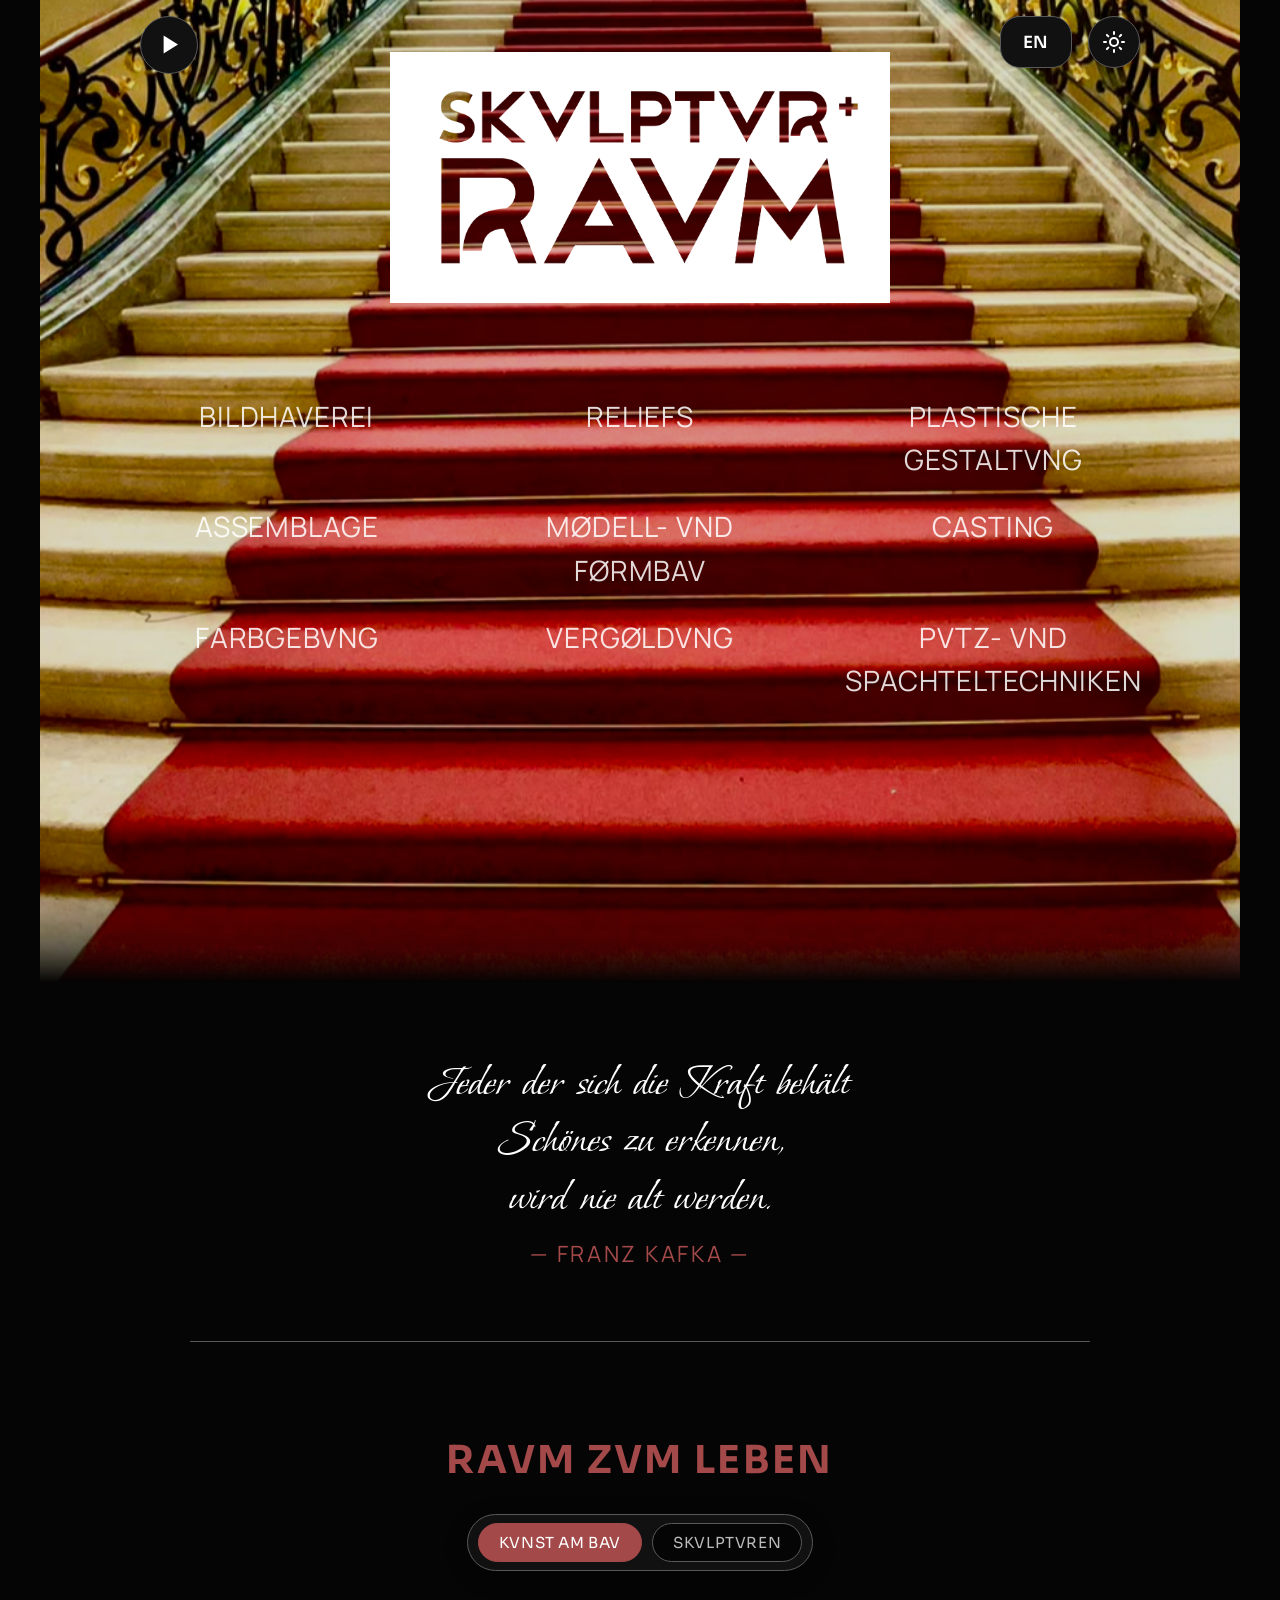
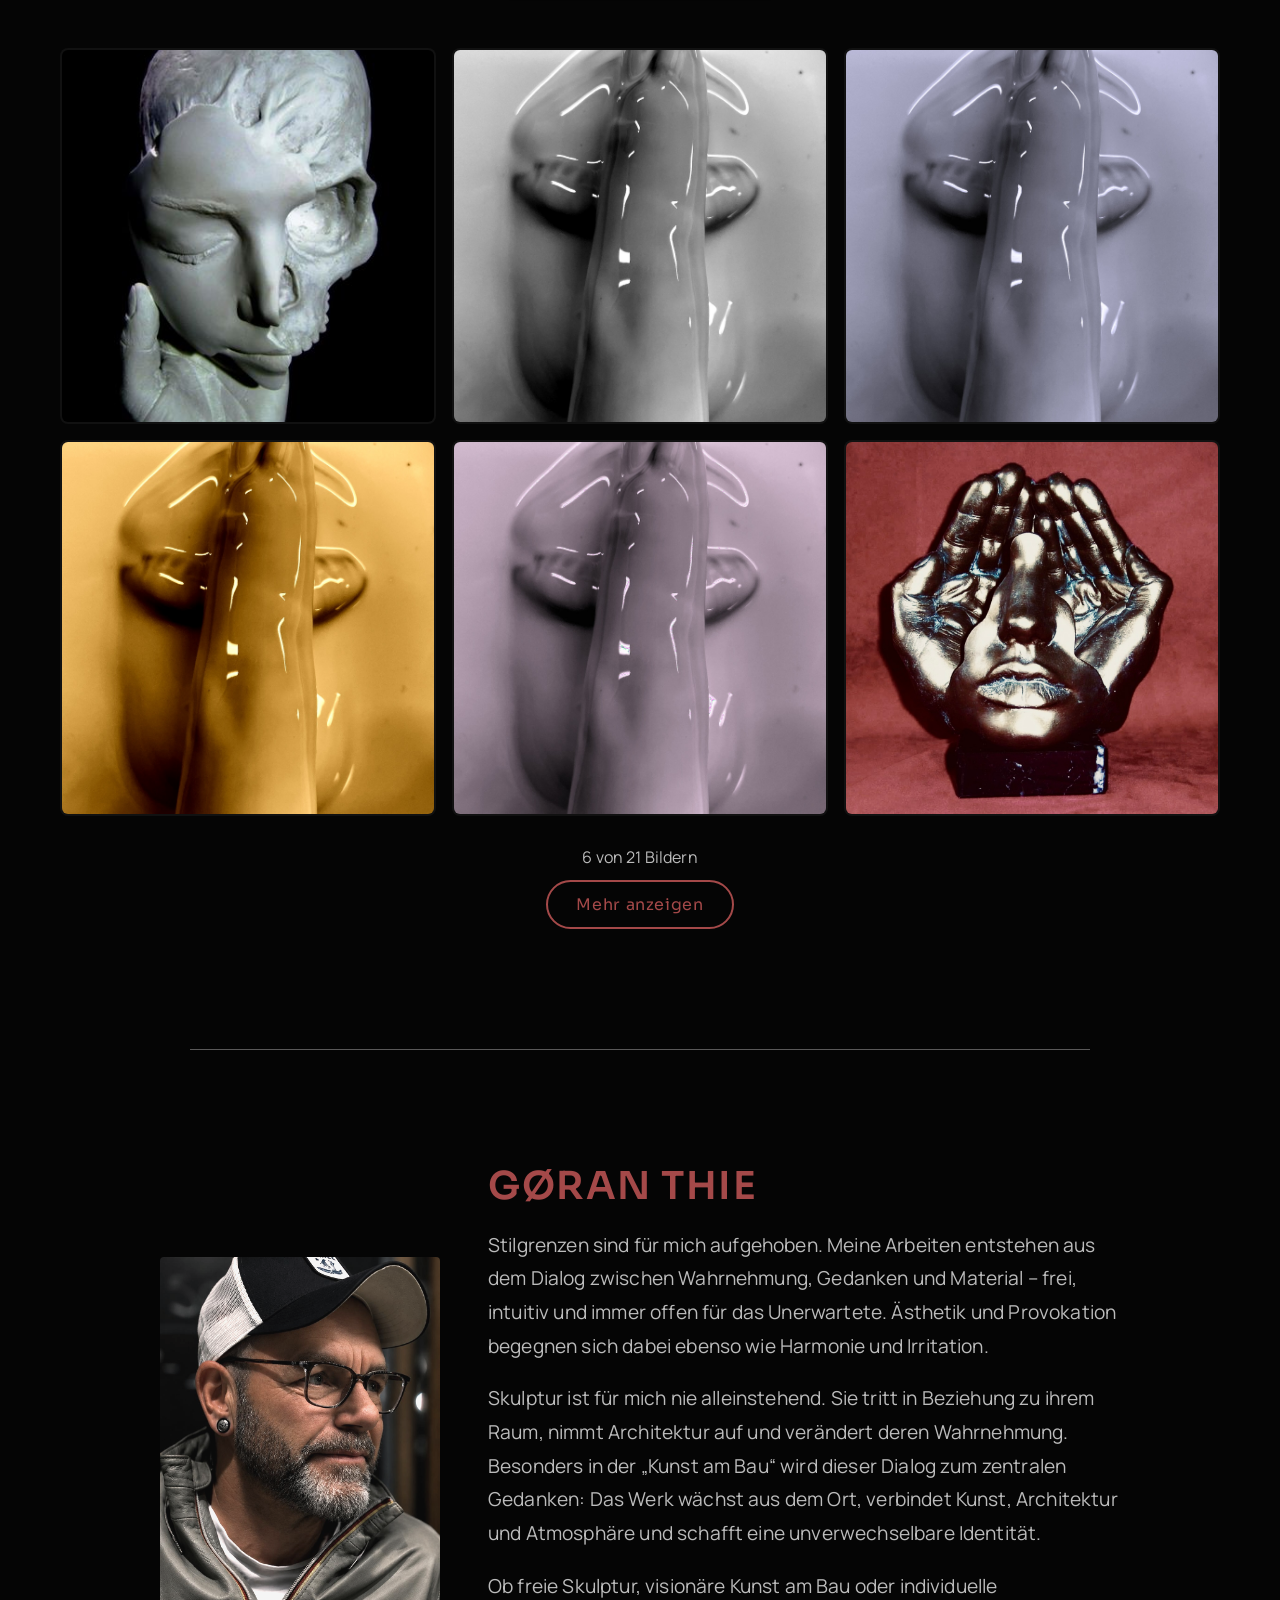
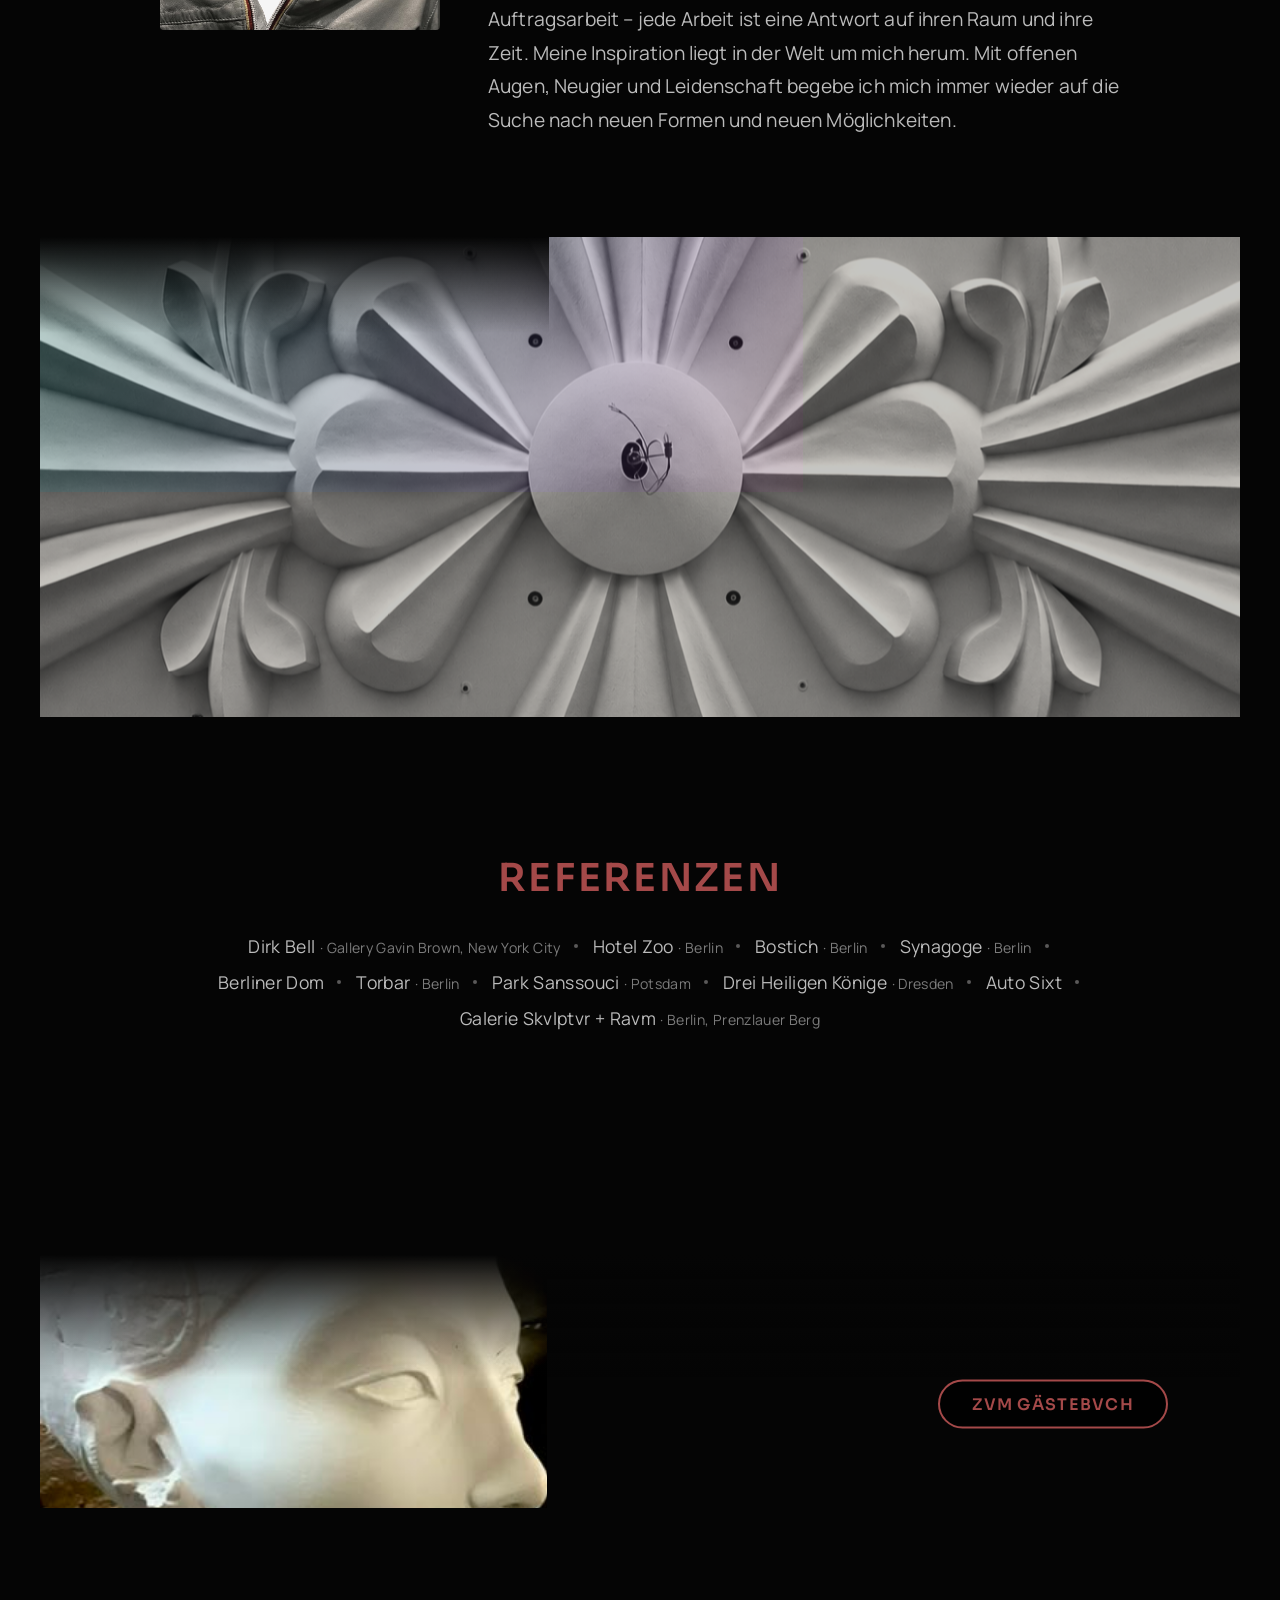
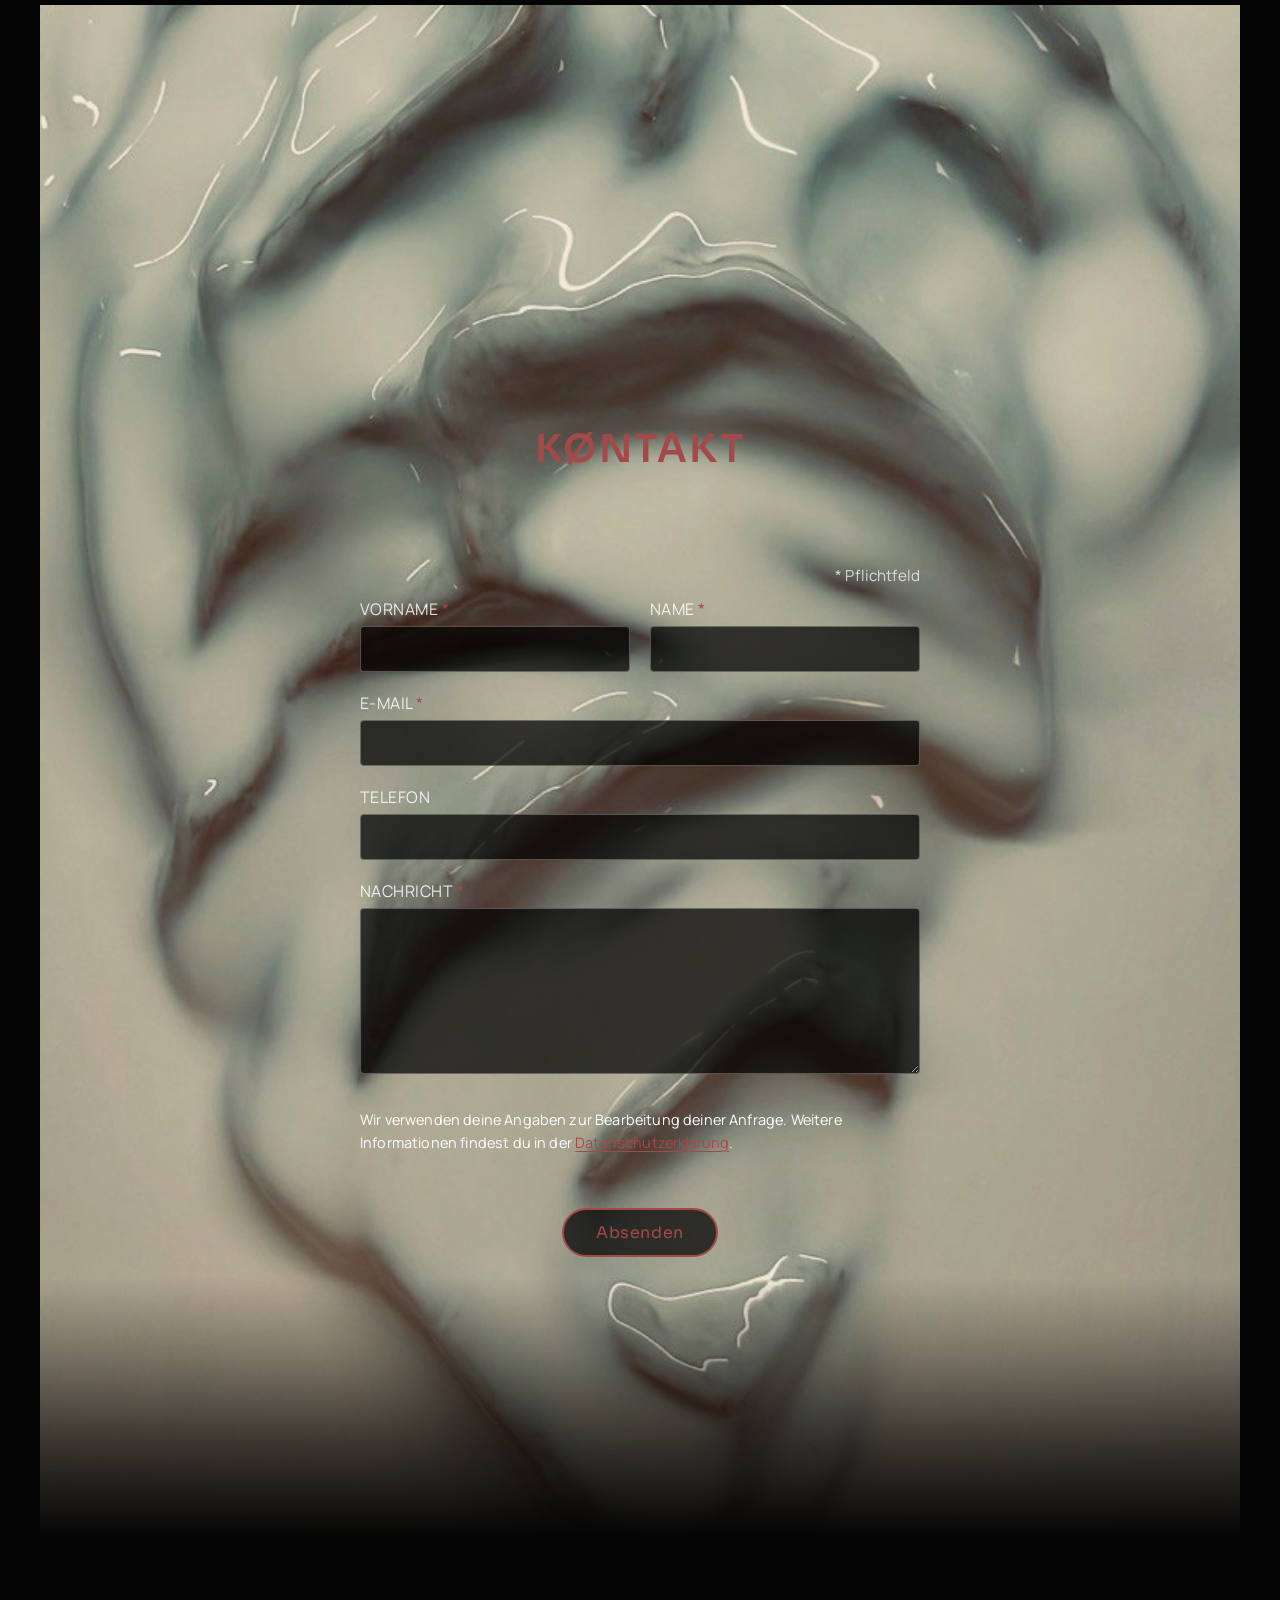
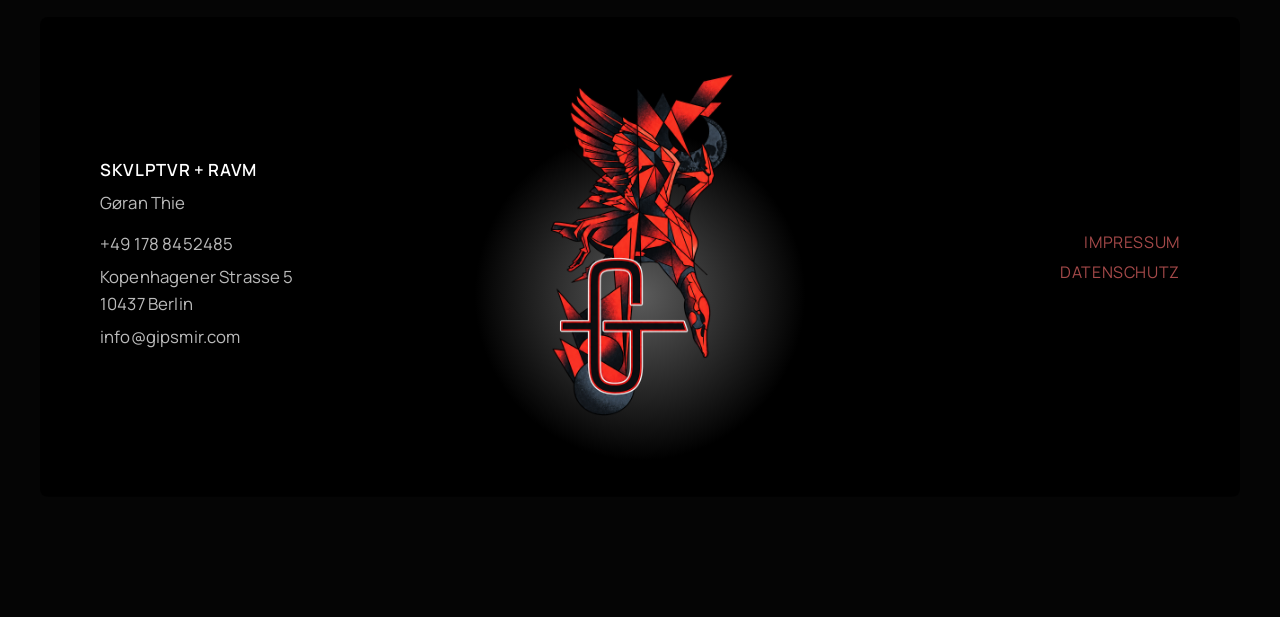
==== commit 0c71f051: "html Folder for html Files" ====
--- a/index.html
+++ b/index.html
@@ -219,7 +219,7 @@
         <div class="guestbook-bg" aria-hidden="true">
             <div class="guestbook-bg-img"></div>
         </div>
-        <a class="guestbook-link" href="/guestbook.html" data-i18n="guestbookLink">Zvm Gästebvch</a>
+        <a class="guestbook-link" href="/html/guestbook.html" data-i18n="guestbookLink">Zvm Gästebvch</a>
     </section>
     <section class="contact" id="contact" aria-labelledby="contact-heading">
         <div class="contact-bg" aria-hidden="true"></div>
@@ -263,7 +263,7 @@
                 <input type="text" id="contact-website" name="website" tabindex="-1" autocomplete="off">
             </div>
 
-            <p class="contact-privacy">Wir verwenden deine Angaben zur Bearbeitung deiner Anfrage. Weitere Informationen findest du in der <a href="/datenschutz.html">Datenschutzerklärung</a>.</p>
+            <p class="contact-privacy">Wir verwenden deine Angaben zur Bearbeitung deiner Anfrage. Weitere Informationen findest du in der <a href="/html/datenschutz.html">Datenschutzerklärung</a>.</p>
             <button type="submit" class="contact-submit" data-i18n="contactSubmit">Absenden</button>
         </form>
     </section>
@@ -278,8 +278,8 @@
             <p><a href="mailto:info@gipsmir.com" aria-label="E-Mail senden an info@gipsmir.com">info@gipsmir.com</a></p>
         </div>
         <div class="footer-legal">
-            <a href="/impressum.html" class="footer-link">Impressum</a>
-            <a href="/datenschutz.html" class="footer-link">Datenschutz</a>
+            <a href="/html/impressum.html" class="footer-link">Impressum</a>
+            <a href="/html/datenschutz.html" class="footer-link">Datenschutz</a>
         </div>
     </footer>
 
--- a/css/style.css
+++ b/css/style.css
@@ -571,8 +571,7 @@
 .references {
     max-width: 900px;
     margin: 0 auto;
-    padding: 105px 20px;
-    padding-bottom: 225px;
+    padding: clamp(50px, 10vw, 105px) 20px clamp(70px, 20vw, 225px);
     text-align: center;
     font-family: 'Manrope', 'Helvetica Neue', Helvetica, Arial, sans-serif;
 }
@@ -1020,7 +1019,7 @@
   }
 }
 
-/* --- Gästebuch-Unterseite (guestbook.html) --- */
+/* --- Gästebuch-Unterseite (html/guestbook.html) --- */
 
 .guestbook-page-header {
   position: sticky;
--- a/css/contact.css
+++ b/css/contact.css
@@ -14,7 +14,13 @@
 
 @media (min-width: 601px) {
     .contact {
-        margin-top: -180px;
+        /* .guestbook's fade zone is 45% of its own height, which grows
+           with viewport width up to 680px (306px fade zone) before
+           capping out around ~1172px wide. The overlap here must
+           cover that worst case even below the 1200px breakpoint,
+           not just the smaller fade zone at 601px itself - otherwise
+           the two photos meet across a visible gap on wider tablets. */
+        margin-top: -330px;
         padding-top: 220px;
         padding-bottom: 220px;
         --parallax-amplitude: 140px;
@@ -28,7 +34,7 @@
 @media (min-width: 1200px) {
     .contact {
         max-width: 1200px;
-        margin-top: -260px;
+        margin-top: -330px;
         margin-left: auto;
         margin-right: auto;
         padding-top: 280px;
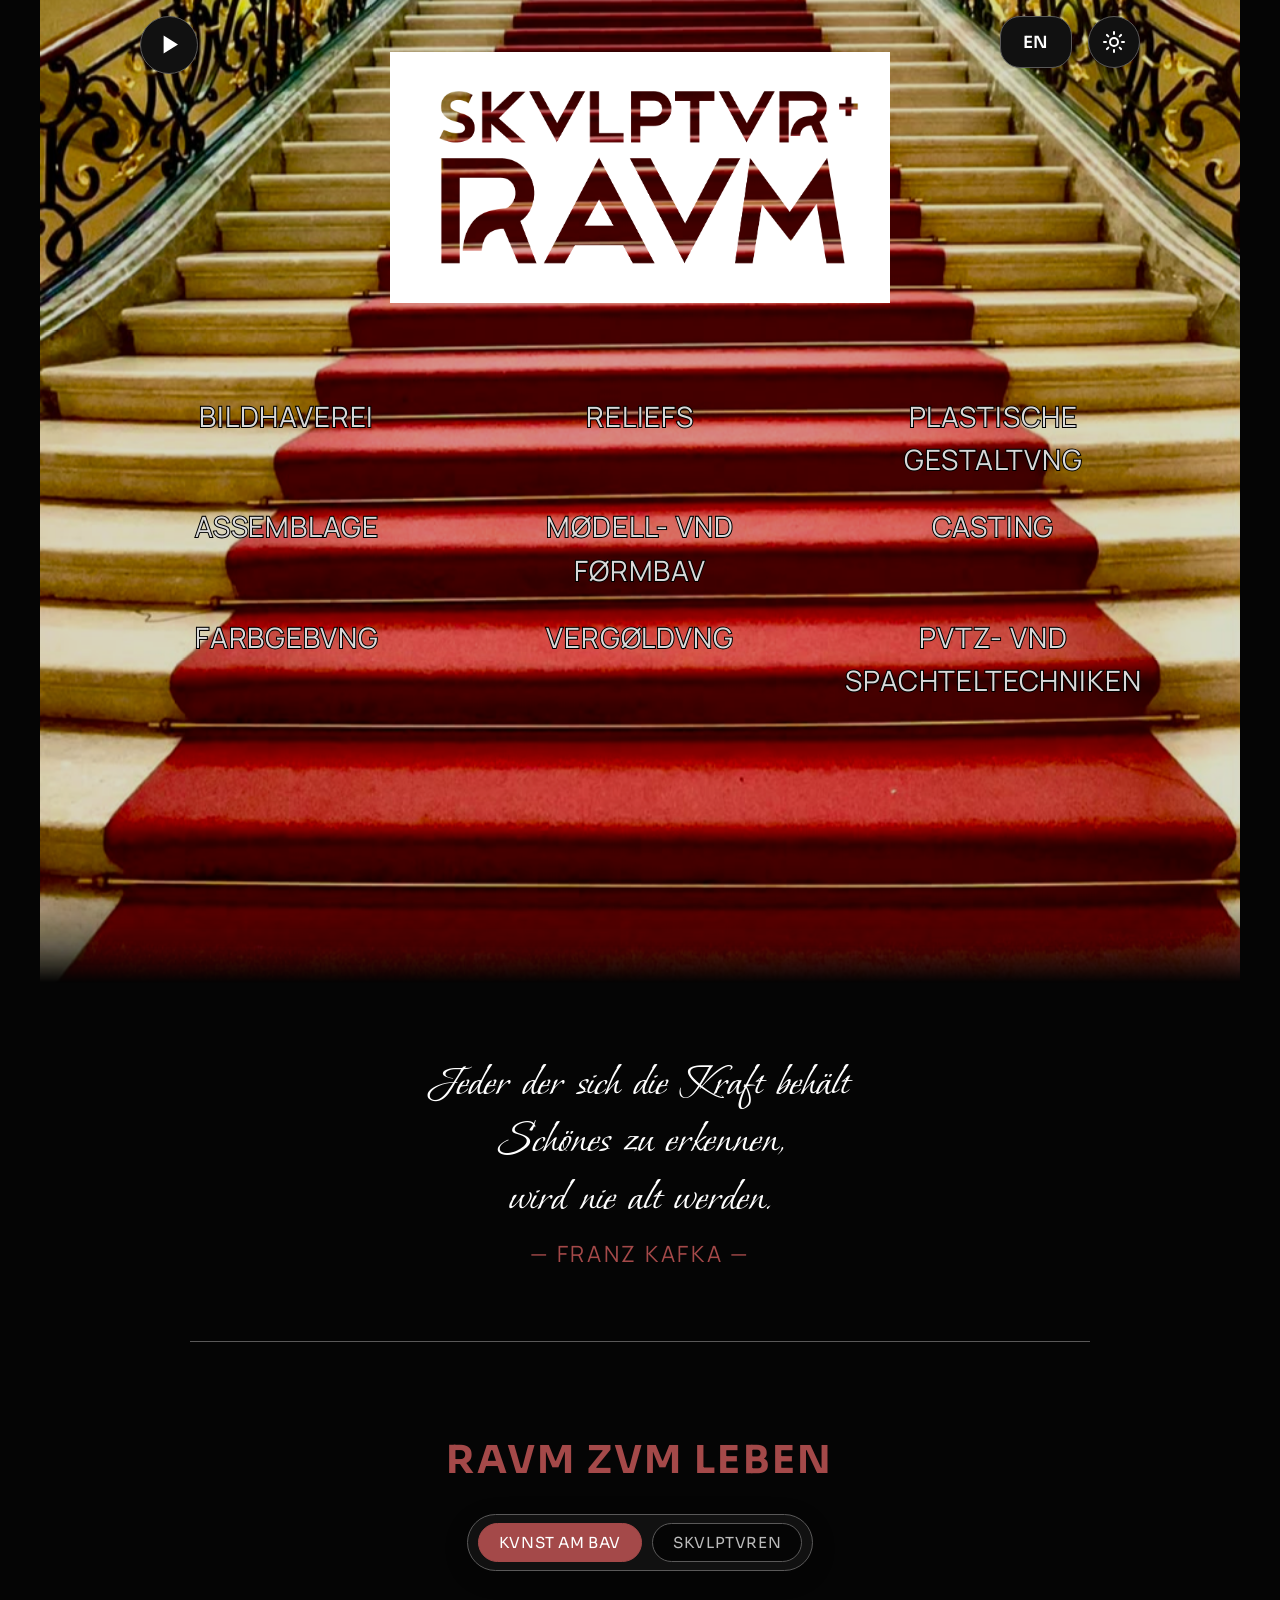
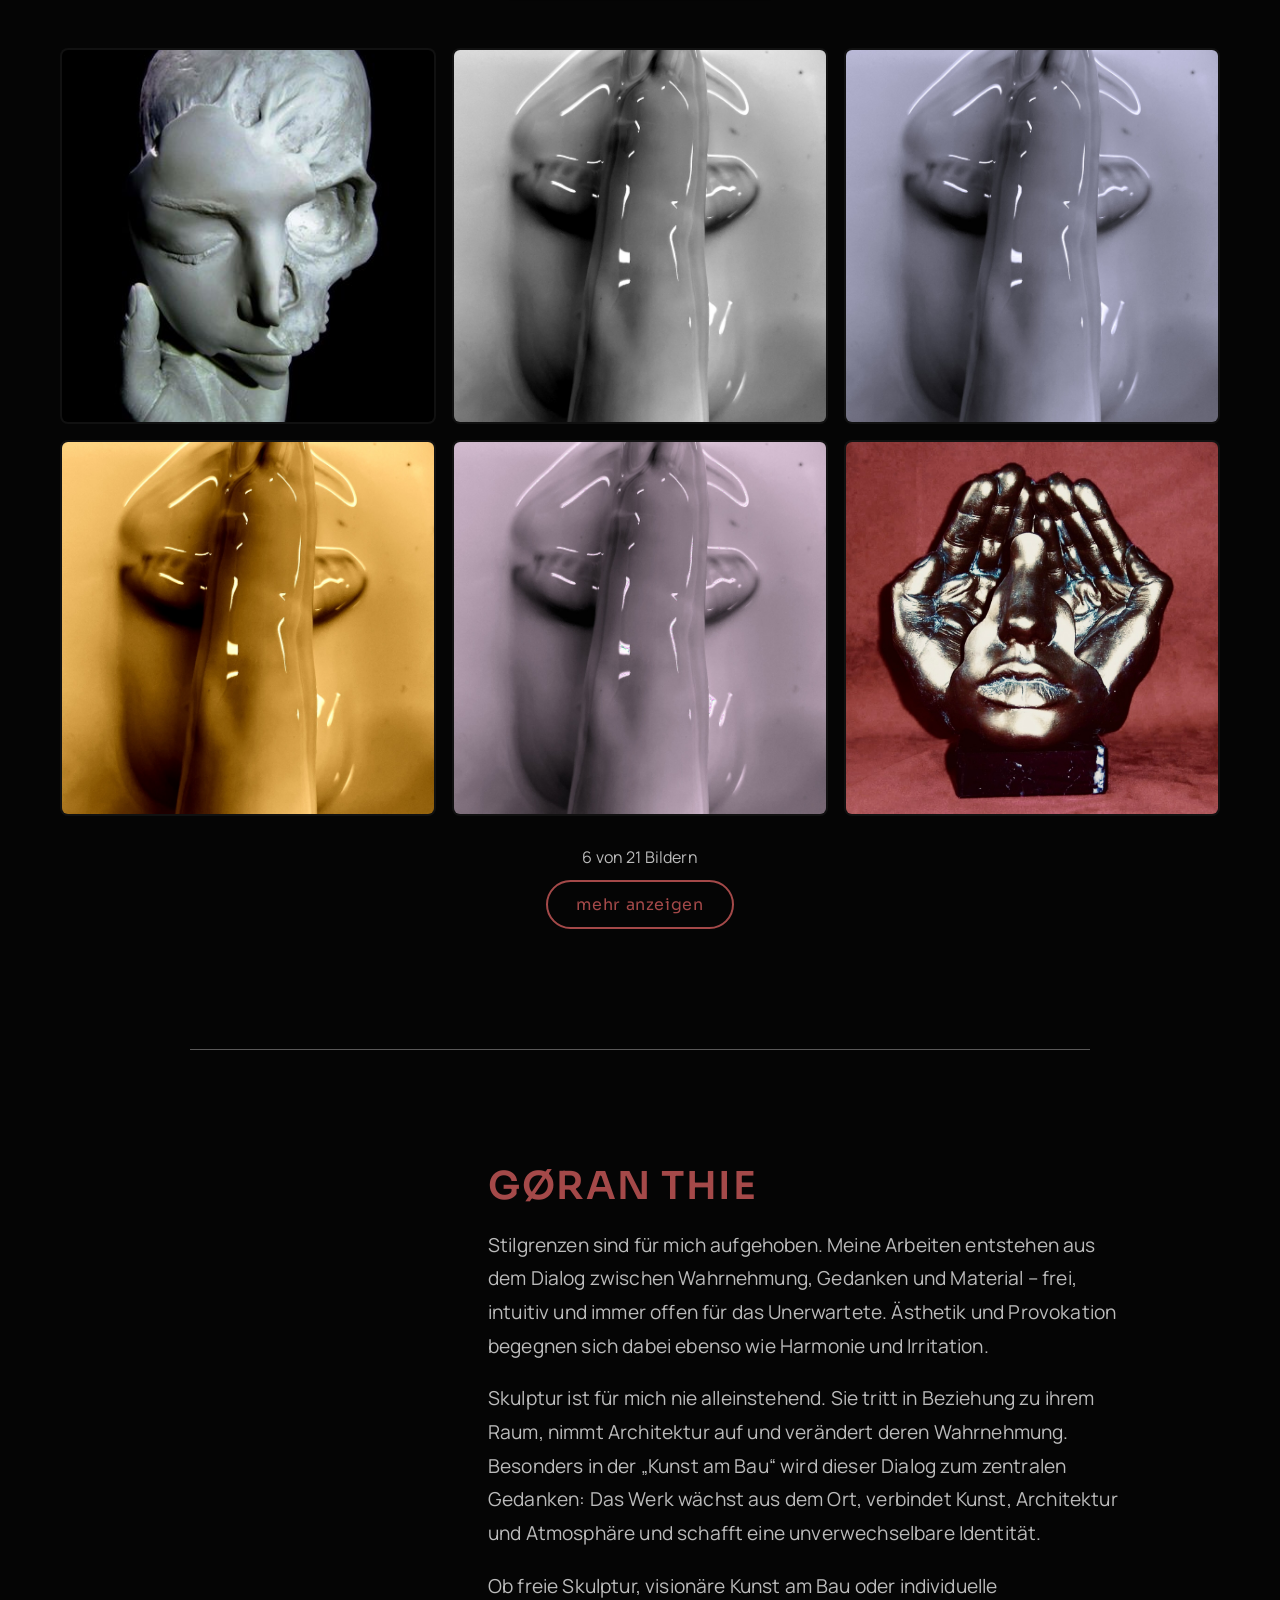
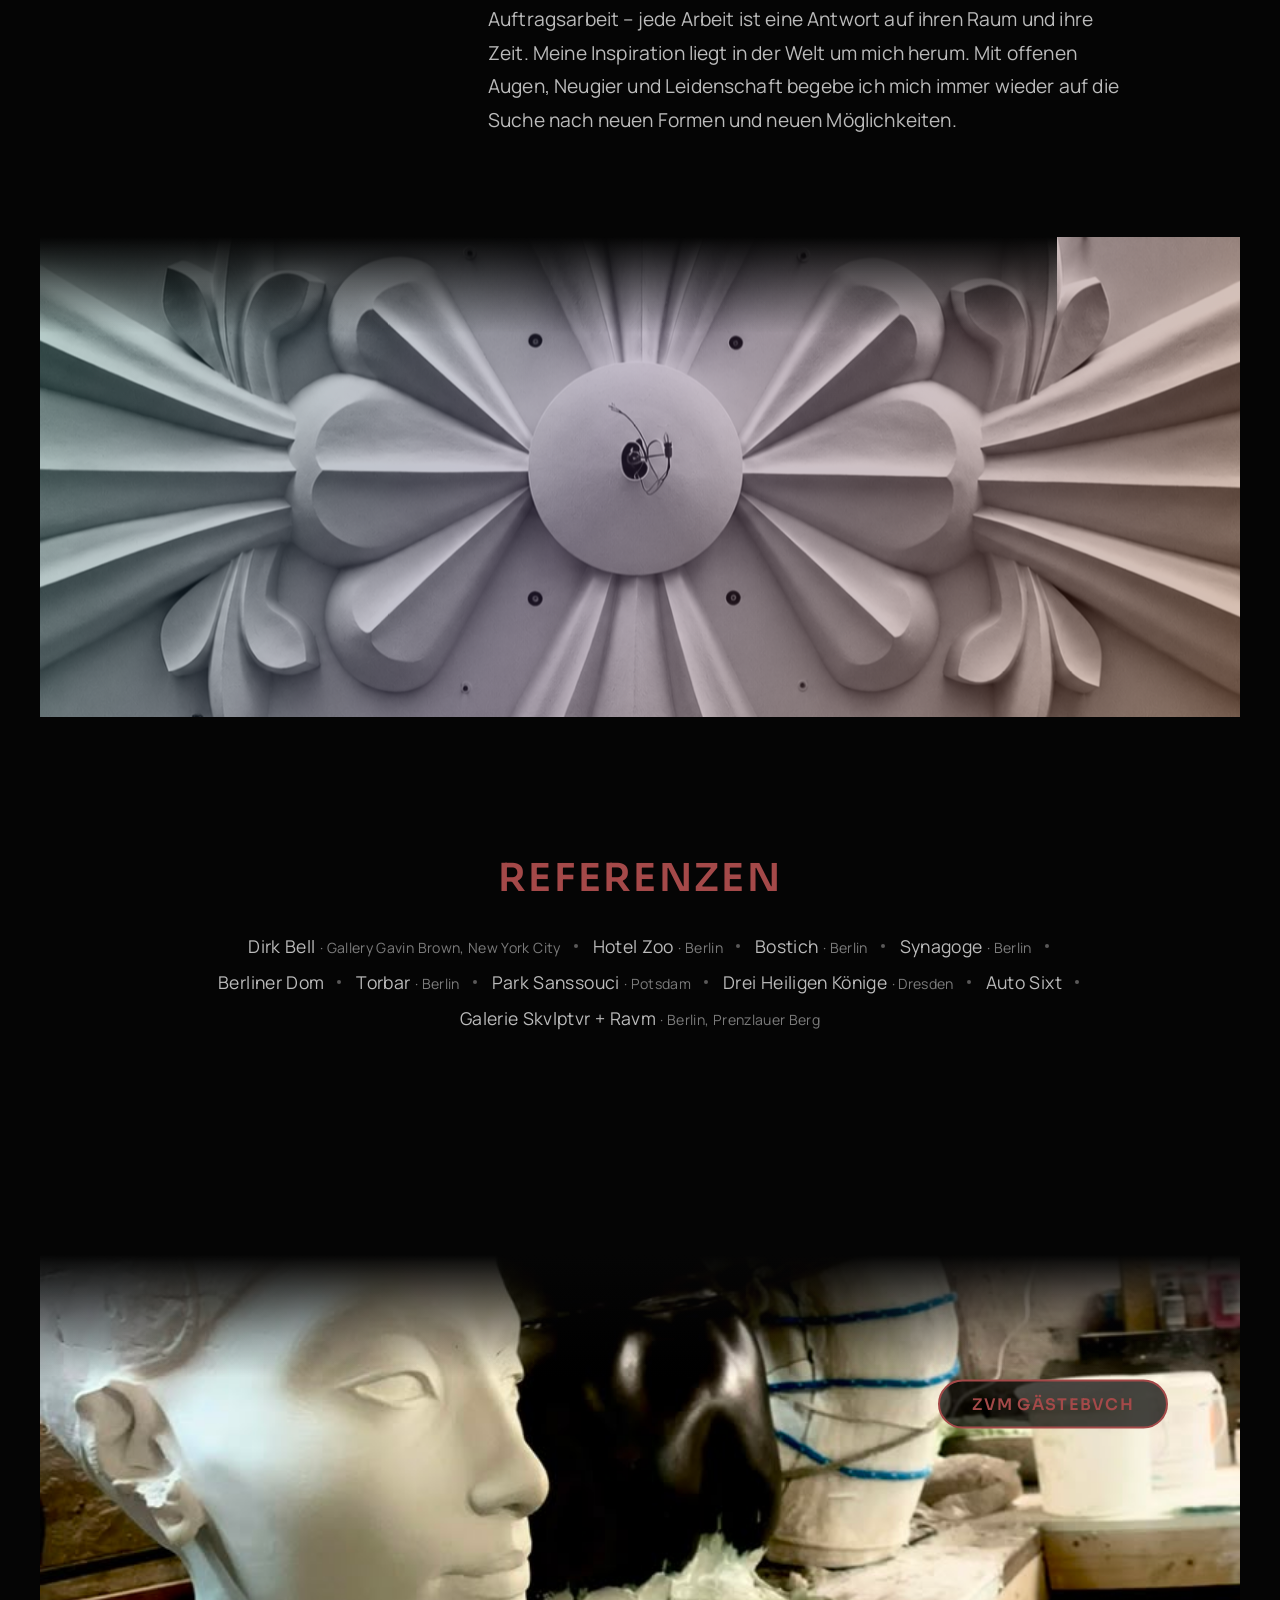
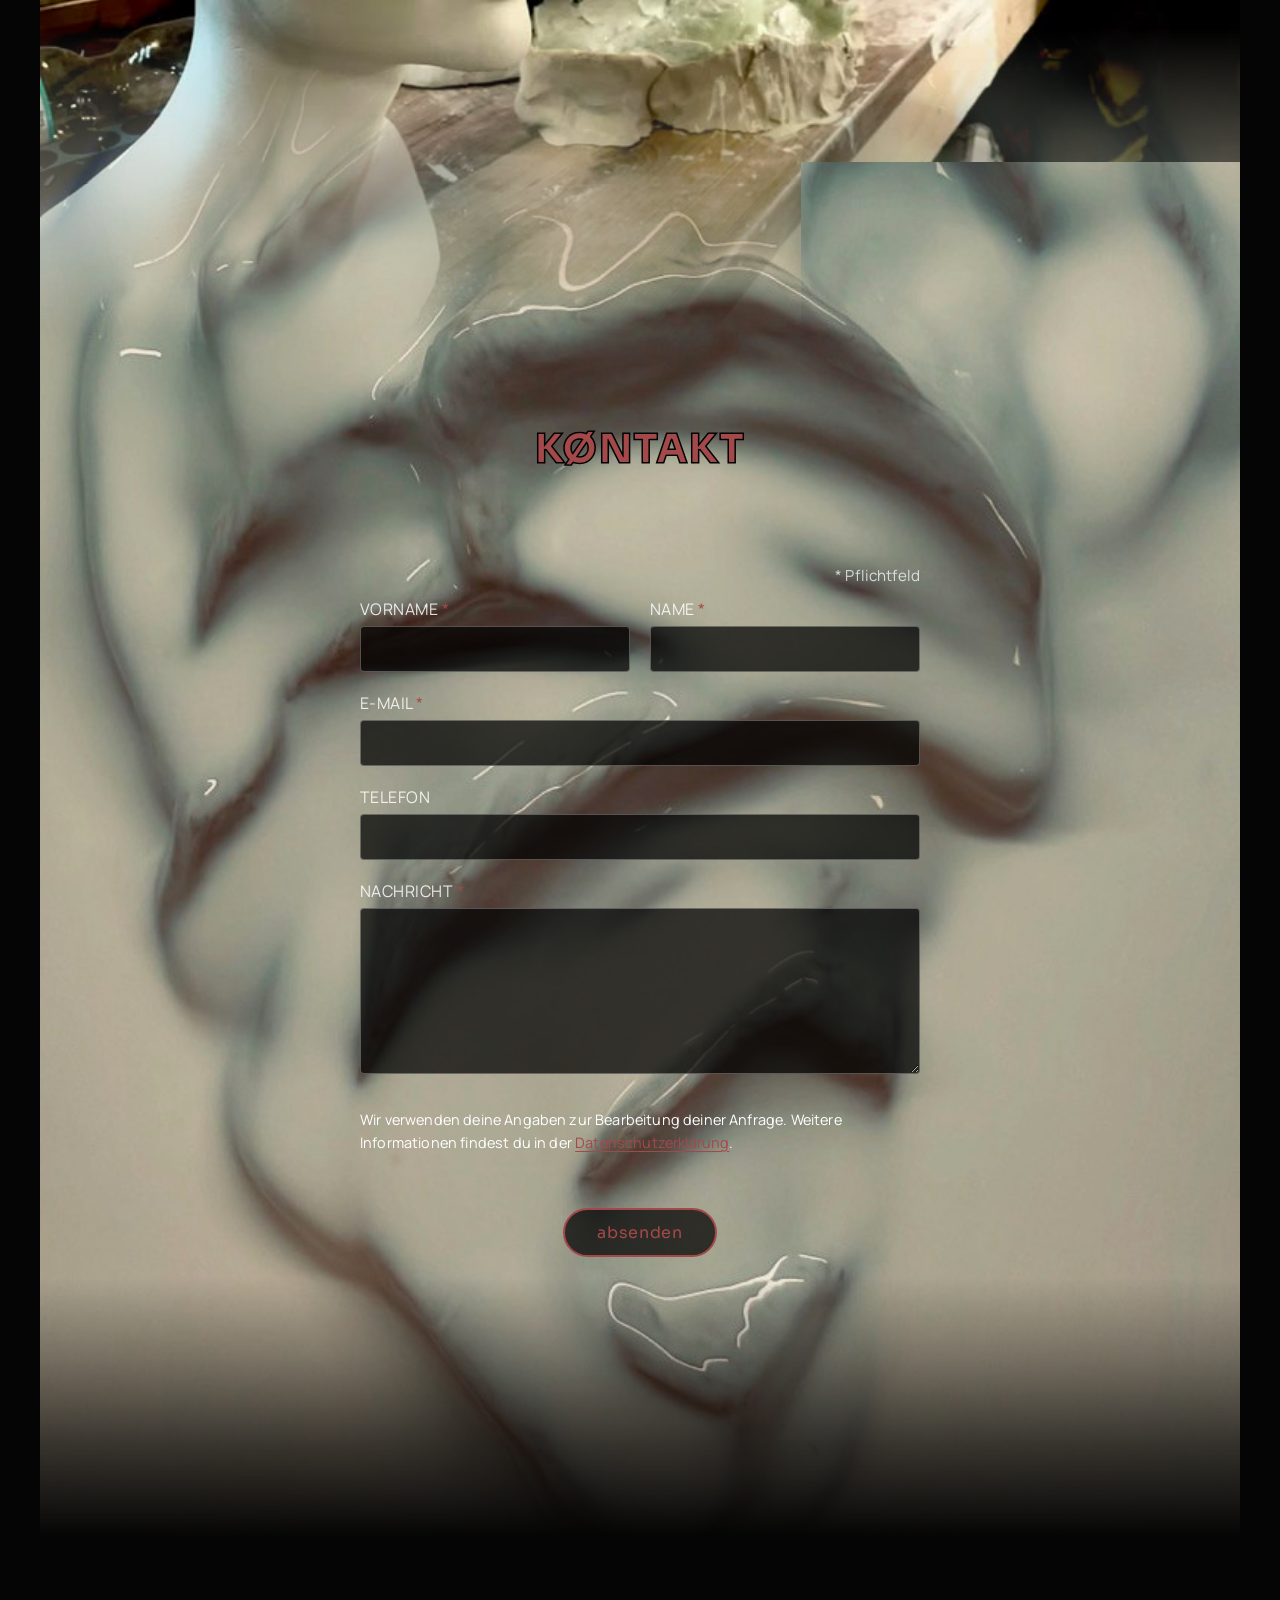
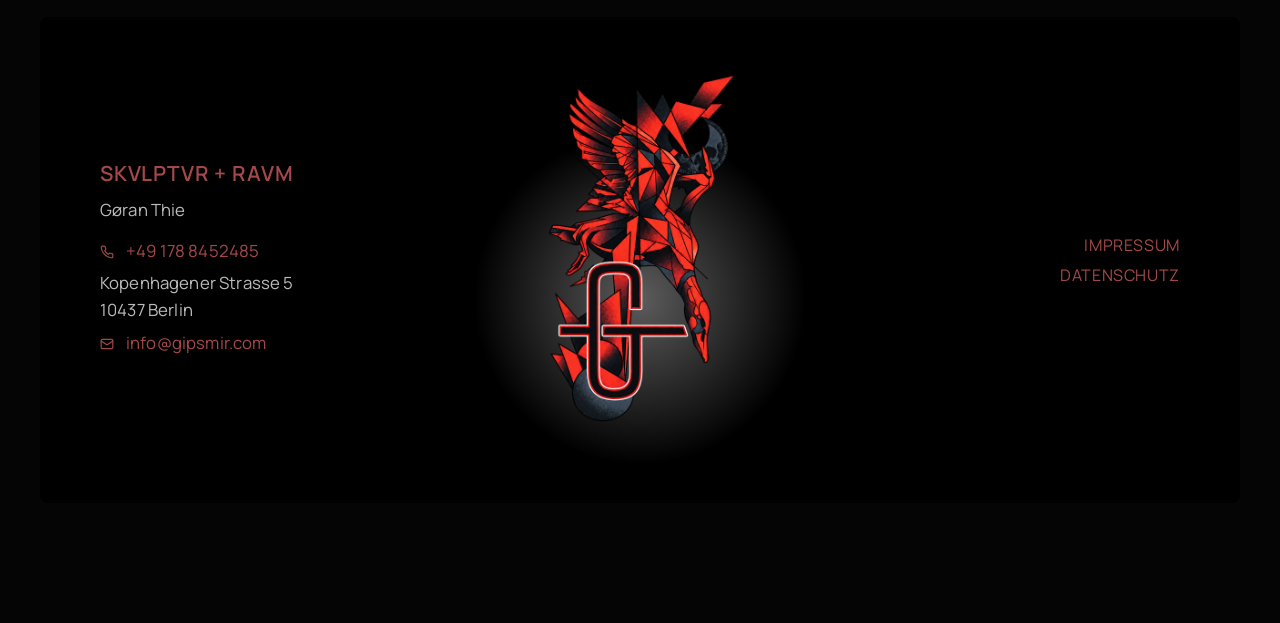
==== commit 0f731e68: "Logo weiter nach unten von Mail - Icons für phone und mail" ====
--- a/index.html
+++ b/index.html
@@ -273,9 +273,9 @@
             <p class="footer-name">Gøran Thie</p>
         </div>
         <div class="footer-contact">
-            <p><a href="tel:+491788452485" aria-label="Anrufen: +49 178 8452485">+49 178 8452485</a></p>
+            <p><a href="tel:+491788452485" aria-label="Anrufen: +49 178 8452485"><svg class="footer-contact-icon" viewBox="0 0 24 24" fill="none" stroke="currentColor" stroke-width="2" stroke-linecap="round" stroke-linejoin="round" aria-hidden="true"><path d="M22 16.92v3a2 2 0 0 1-2.18 2 19.79 19.79 0 0 1-8.63-3.07 19.5 19.5 0 0 1-6-6 19.79 19.79 0 0 1-3.07-8.67A2 2 0 0 1 4.11 2h3a2 2 0 0 1 2 1.72c.127.96.361 1.903.7 2.81a2 2 0 0 1-.45 2.11L8.09 9.91a16 16 0 0 0 6 6l1.27-1.27a2 2 0 0 1 2.11-.45c.907.339 1.85.573 2.81.7A2 2 0 0 1 22 16.92z"></path></svg>+49 178 8452485</a></p>
             <p>Kopenhagener Strasse 5<br>10437 Berlin</p>
-            <p><a href="mailto:info@gipsmir.com" aria-label="E-Mail senden an info@gipsmir.com">info@gipsmir.com</a></p>
+            <p><a href="mailto:info@gipsmir.com" aria-label="E-Mail senden an info@gipsmir.com"><svg class="footer-contact-icon" viewBox="0 0 24 24" fill="none" stroke="currentColor" stroke-width="2" stroke-linecap="round" stroke-linejoin="round" aria-hidden="true"><rect x="2" y="4" width="20" height="16" rx="2"></rect><path d="m22 7-8.97 5.7a1.94 1.94 0 0 1-2.06 0L2 7"></path></svg>info@gipsmir.com</a></p>
         </div>
         <div class="footer-legal">
             <a href="/html/impressum.html" class="footer-link">Impressum</a>
--- a/css/style.css
+++ b/css/style.css
@@ -171,6 +171,8 @@
 
 .hero .intro-text {
   color: rgba(255, 255, 255, 0.85);
+  -webkit-text-stroke: 2px #000;
+  paint-order: stroke fill;
 }
 
 @media (min-width: 1200px) {
@@ -794,19 +796,29 @@
 }
 
 .site-footer a {
-    color: var(--color-footer-text);
+    color: var(--color-accent);
     text-decoration: none;
 }
 
 .site-footer a:hover {
+    color: var(--color-accent-hover);
     text-decoration: underline;
 }
 
+.footer-contact-icon {
+    display: inline-block;
+    width: 14px;
+    height: 14px;
+    margin-right: 12px;
+    vertical-align: -2px;
+}
+
 .footer-company {
+    font-size: 1.3rem;
     font-weight: 600;
     letter-spacing: 0.04em;
     text-transform: uppercase;
-    color: var(--color-footer-text-strong);
+    color: var(--color-accent);
 }
 
 .footer-legal {
@@ -884,13 +896,22 @@
         flex-direction: column;
         justify-content: space-between;
         text-align: center;
-        min-height: 520px;
+        min-height: 580px;
         padding-top: 40px;
         padding-bottom: 40px;
+        /* Fixed px offset (not %) for the logo layer, so it stays put
+           regardless of how tall the footer becomes - a percentage
+           here would shift the logo every time .footer-legal's
+           margin-top below changes the box height. */
+      
     }
 
     .footer-contact {
         margin-bottom: 400px;
+    }
+
+    .footer-legal {
+        margin-top: 140px;
     }
 }
 
--- a/css/gallery.css
+++ b/css/gallery.css
@@ -121,6 +121,7 @@
     padding: 12px 28px;
     font-size: 16px;
     font-family: inherit;
+    text-transform: lowercase;
     border: 2px solid var(--color-accent);
     background: var(--color-bg);
     color: var(--color-accent);
--- a/css/contact.css
+++ b/css/contact.css
@@ -118,6 +118,8 @@
     text-transform: uppercase;
     text-align: center;
     color: var(--color-accent);
+    -webkit-text-stroke: 3px #000;
+    paint-order: stroke fill;
     /* Pushes the content area down within the section (.contact-bg
        grows to match via its height:calc(100% + ...) formula, so the
        photo simply extends further instead of being affected).
@@ -240,6 +242,7 @@
     padding: 12px 32px;
     font-size: 1rem;
     font-family: inherit;
+    text-transform: lowercase;
     border: 2px solid var(--color-accent);
     background: rgba(0, 0, 0, 0.72);
     color: var(--color-accent);
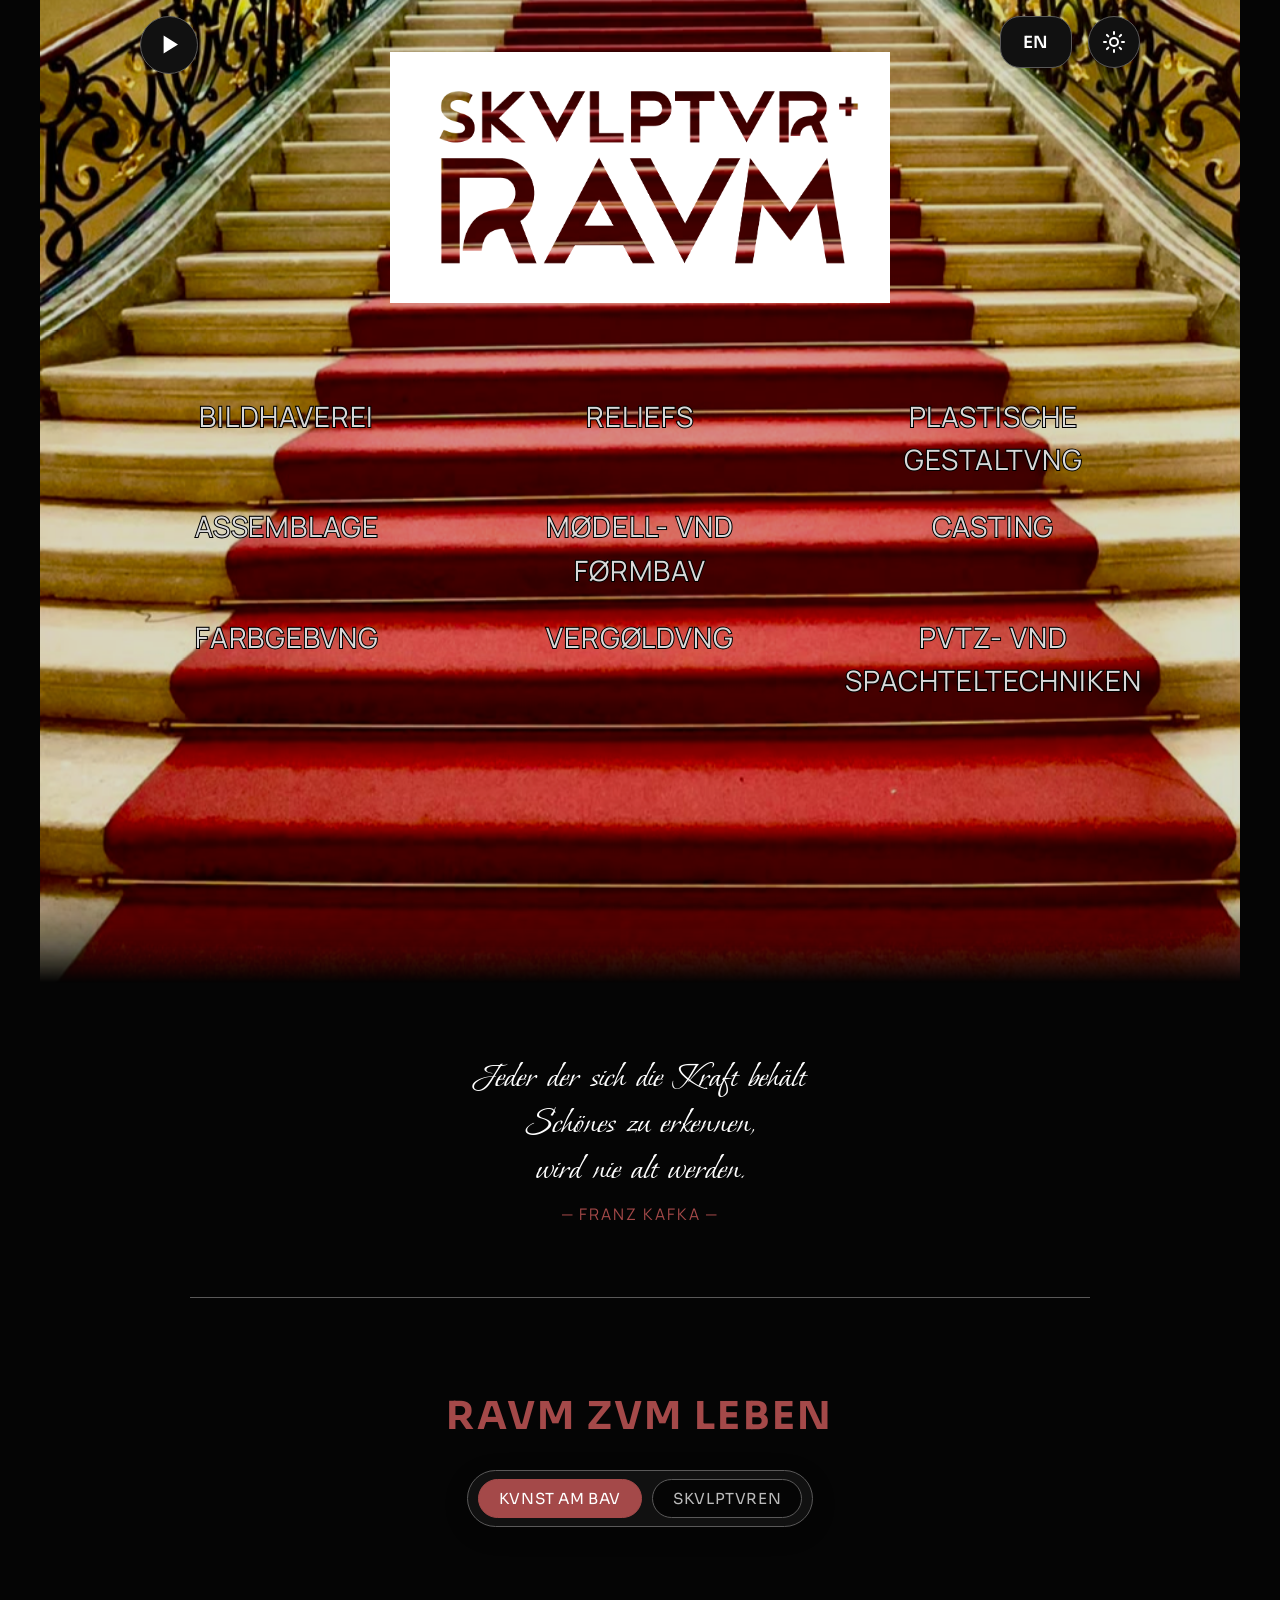
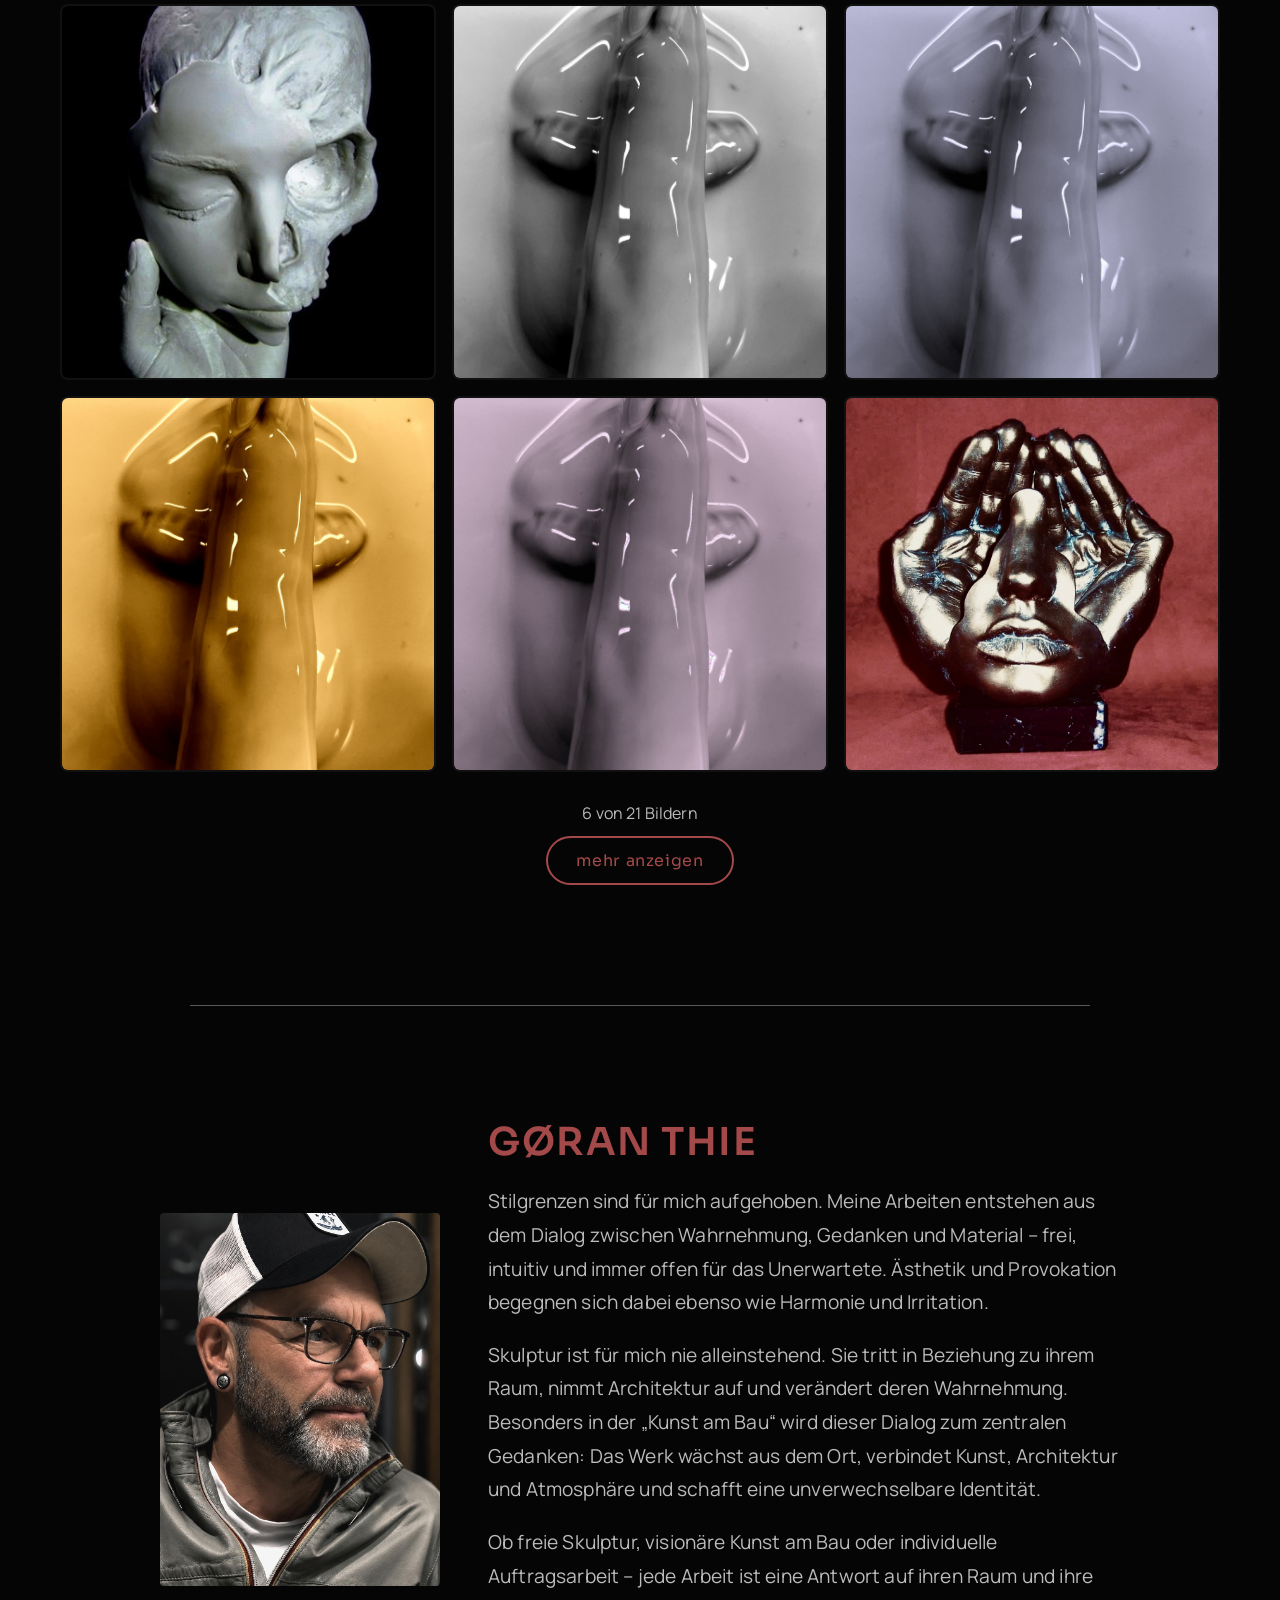
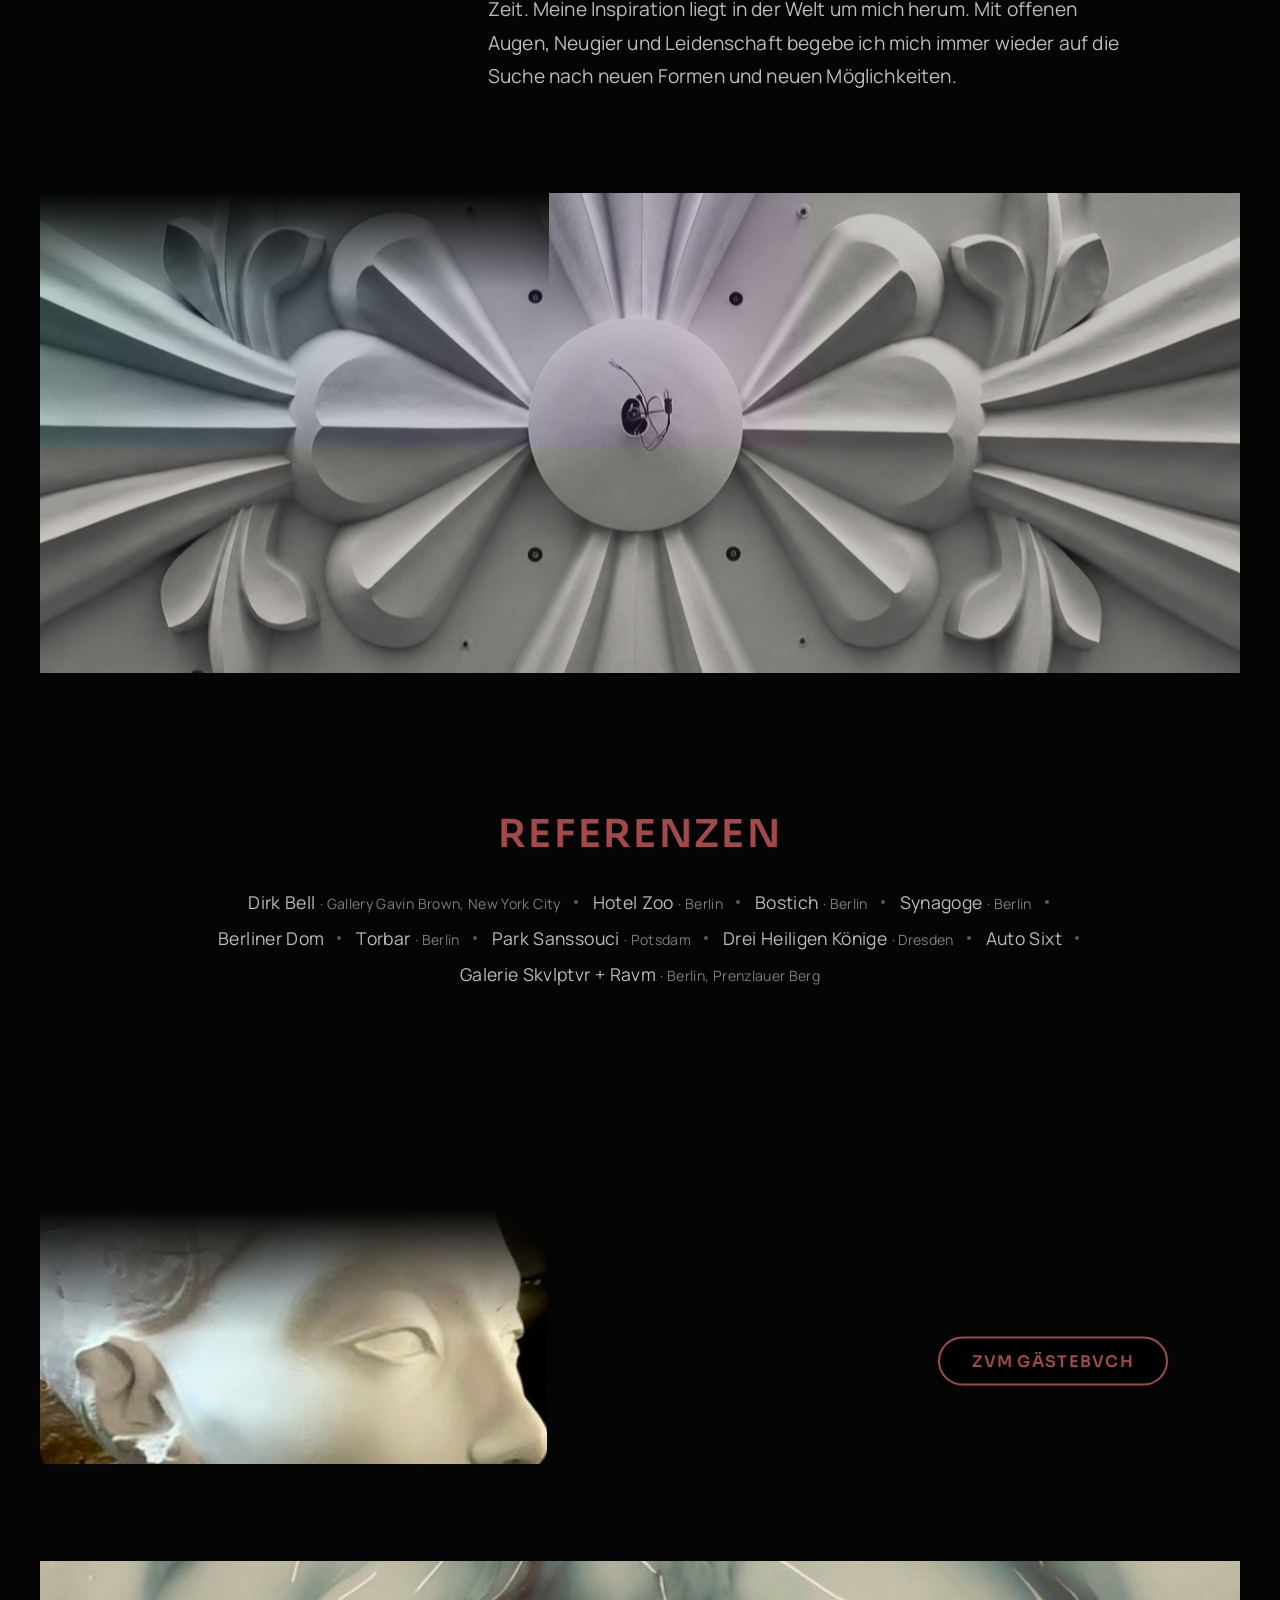
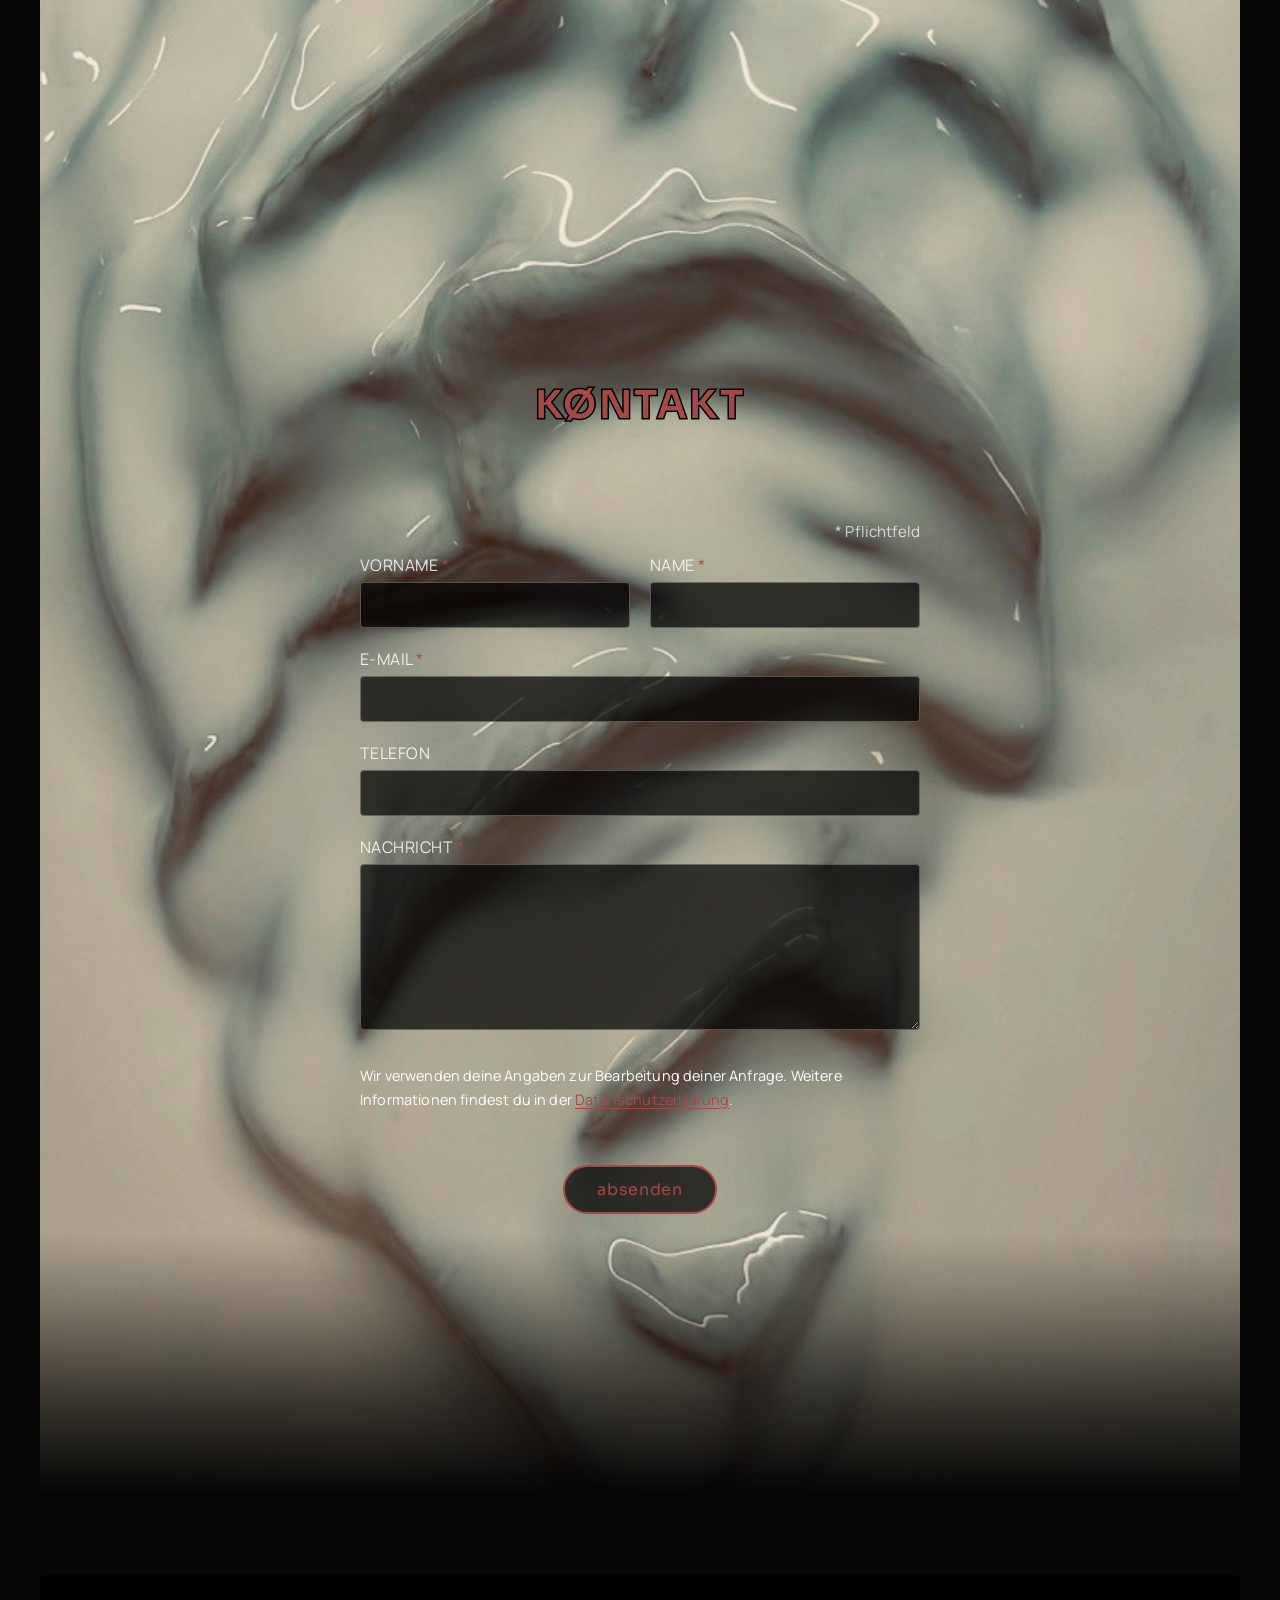
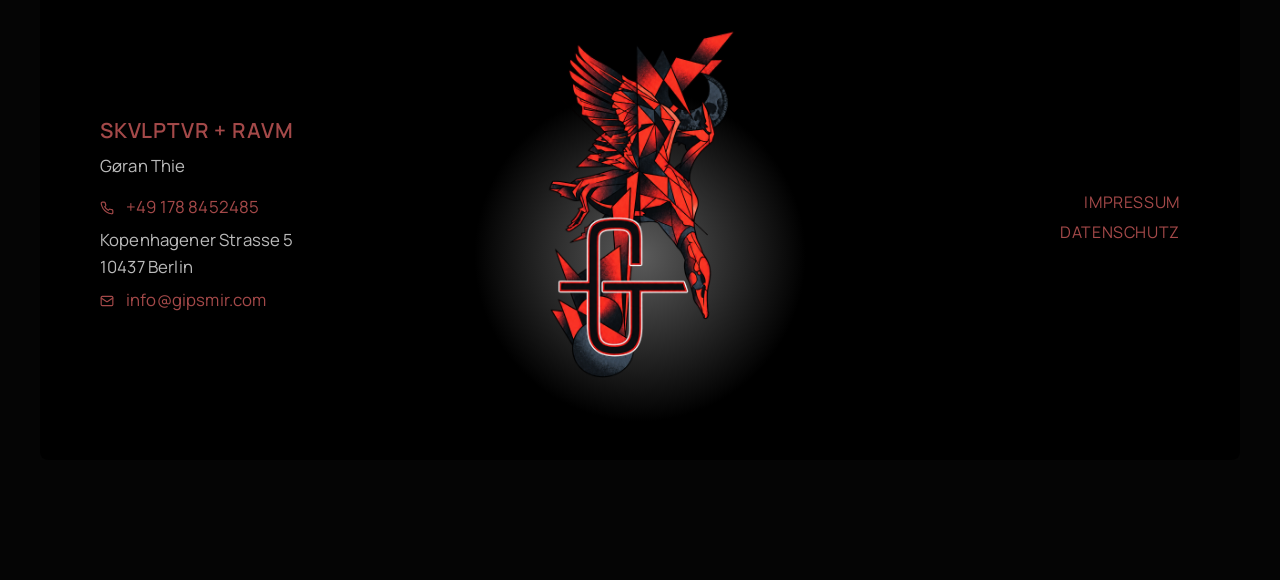
==== commit 8dc7b778: "fehlende Übersetzung Kontakt eingefügt" ====
--- a/index.html
+++ b/index.html
@@ -263,7 +263,7 @@
                 <input type="text" id="contact-website" name="website" tabindex="-1" autocomplete="off">
             </div>
 
-            <p class="contact-privacy">Wir verwenden deine Angaben zur Bearbeitung deiner Anfrage. Weitere Informationen findest du in der <a href="/html/datenschutz.html">Datenschutzerklärung</a>.</p>
+            <p class="contact-privacy" data-i18n="contactPrivacy">Wir verwenden deine Angaben zur Bearbeitung deiner Anfrage. Weitere Informationen findest du in der <a href="/html/datenschutz.html">Datenschutzerklärung</a>.</p>
             <button type="submit" class="contact-submit" data-i18n="contactSubmit">Absenden</button>
         </form>
     </section>
--- a/css/style.css
+++ b/css/style.css
@@ -241,7 +241,7 @@
 .kafka-quote p {
   font-family: 'Bonheur Royale', cursive;
   font-weight: 400;
-  font-size: clamp(2rem, 1.5rem + 2vw, 3rem);
+  font-size: clamp(1.6rem, 1.2rem + 1.6vw, 2.4rem);
   line-height: 1.2;
   letter-spacing: normal;
   color: var(--color-text);
@@ -252,7 +252,7 @@
   display: block;
   font-family: 'Manrope', 'Helvetica Neue', Helvetica, Arial, sans-serif;
   font-style: normal;
-  font-size: clamp(1rem, 0.85rem + 0.75vw, 1.4rem);
+  font-size: clamp(0.75rem, 0.65rem + 0.5vw, 1rem);
   line-height: 1.4;
   letter-spacing: 0.12em;
   text-transform: uppercase;
@@ -1057,10 +1057,9 @@
   background: var(--color-bg);
 }
 
-@media (max-width: 450px) {
+@media (max-width: 500px) {
   .guestbook-page-header {
     flex-wrap: wrap;
-    padding-top: 84px;
   }
 }
 
@@ -1322,6 +1321,19 @@
   height: auto;
   border-radius: 8px;
 }
+/* Tablet: the artwork column stayed at up to 240px wide (~320px tall)
+   while the short address/contact text is much shorter, so the grid
+   row stretched to the image's height and pushed "Steuernummer"
+   (which follows the grid) far down below the text. Shrinking the
+   artwork here keeps the row height close to the text's own height. */
+@media (min-width: 601px) and (max-width: 1024px) {
+  .impressum-contact-layout {
+    grid-template-columns: minmax(0, 320px) 140px;
+    gap: 24px;
+  }
+  .impressum-artwork { max-width: 140px; }
+}
+
 @media (max-width: 600px) {
   .impressum-contact-layout {
     grid-template-columns: minmax(0, 240px) 100px;
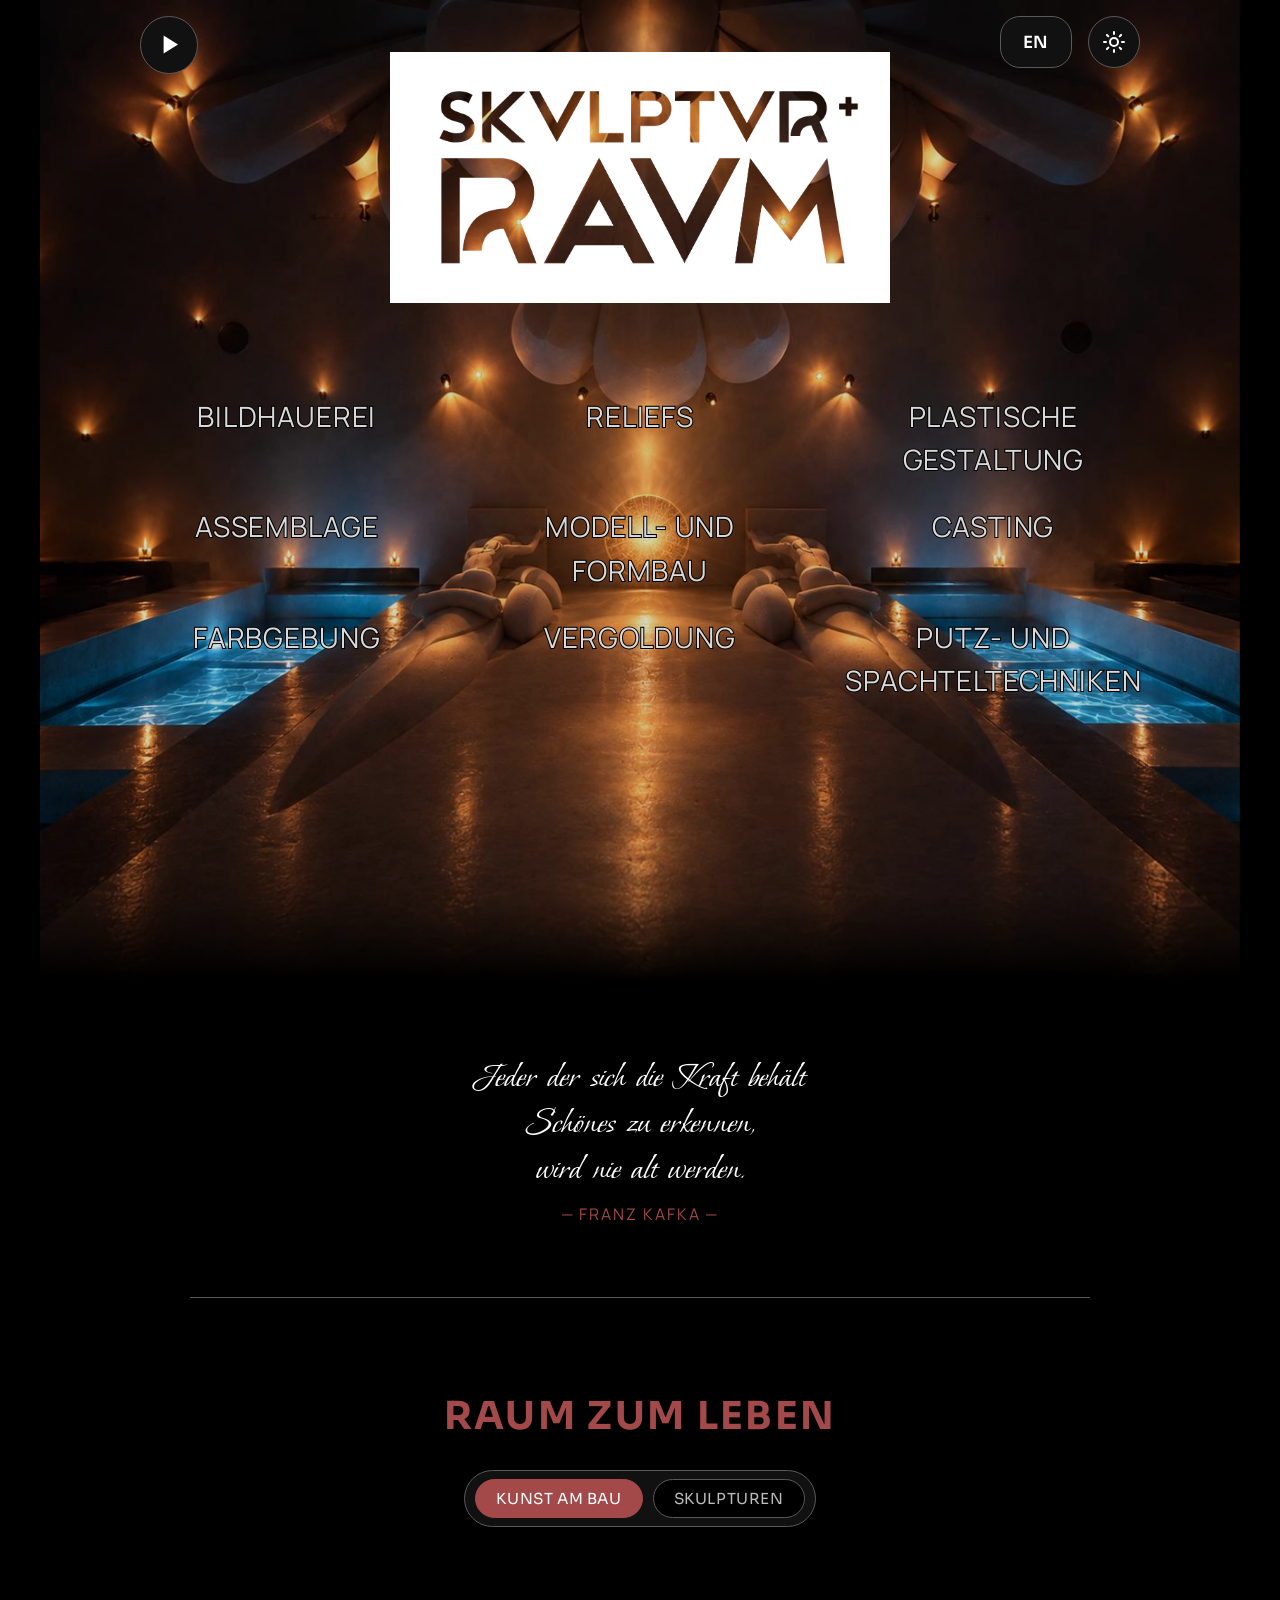
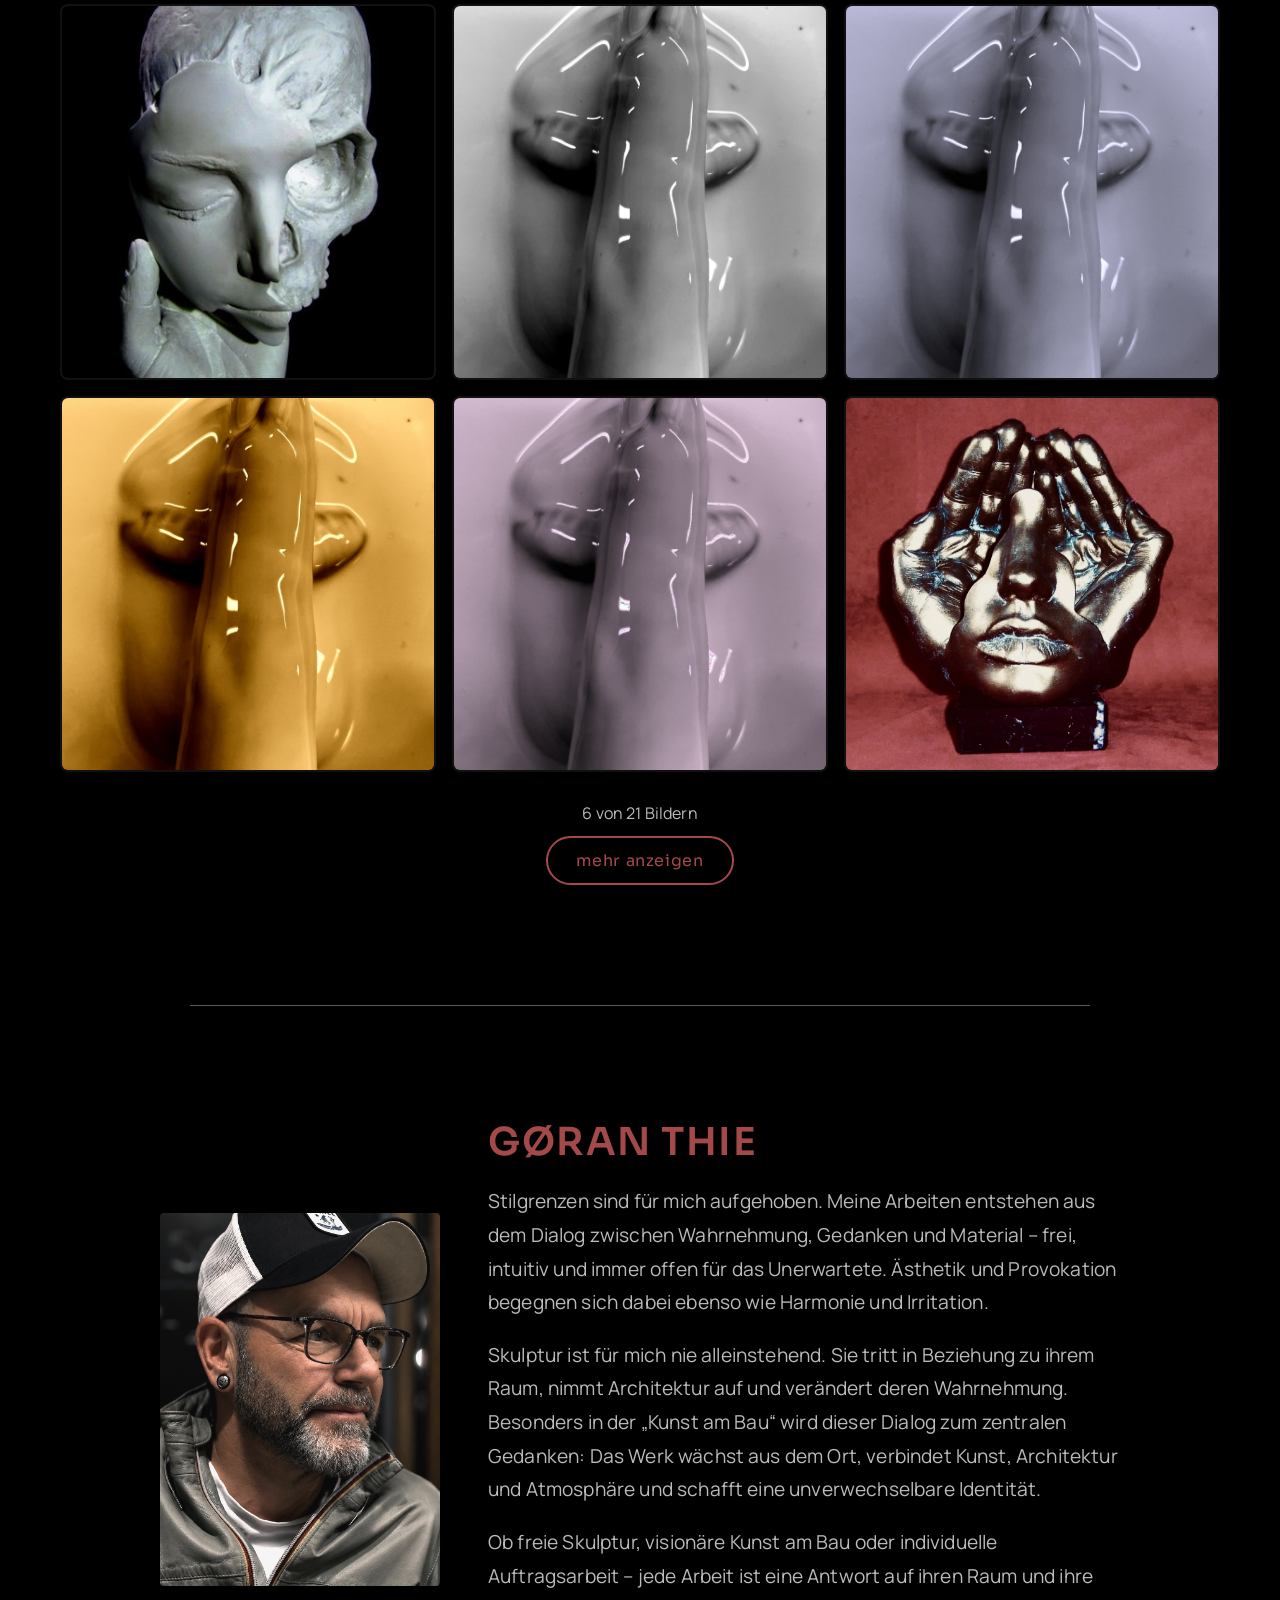
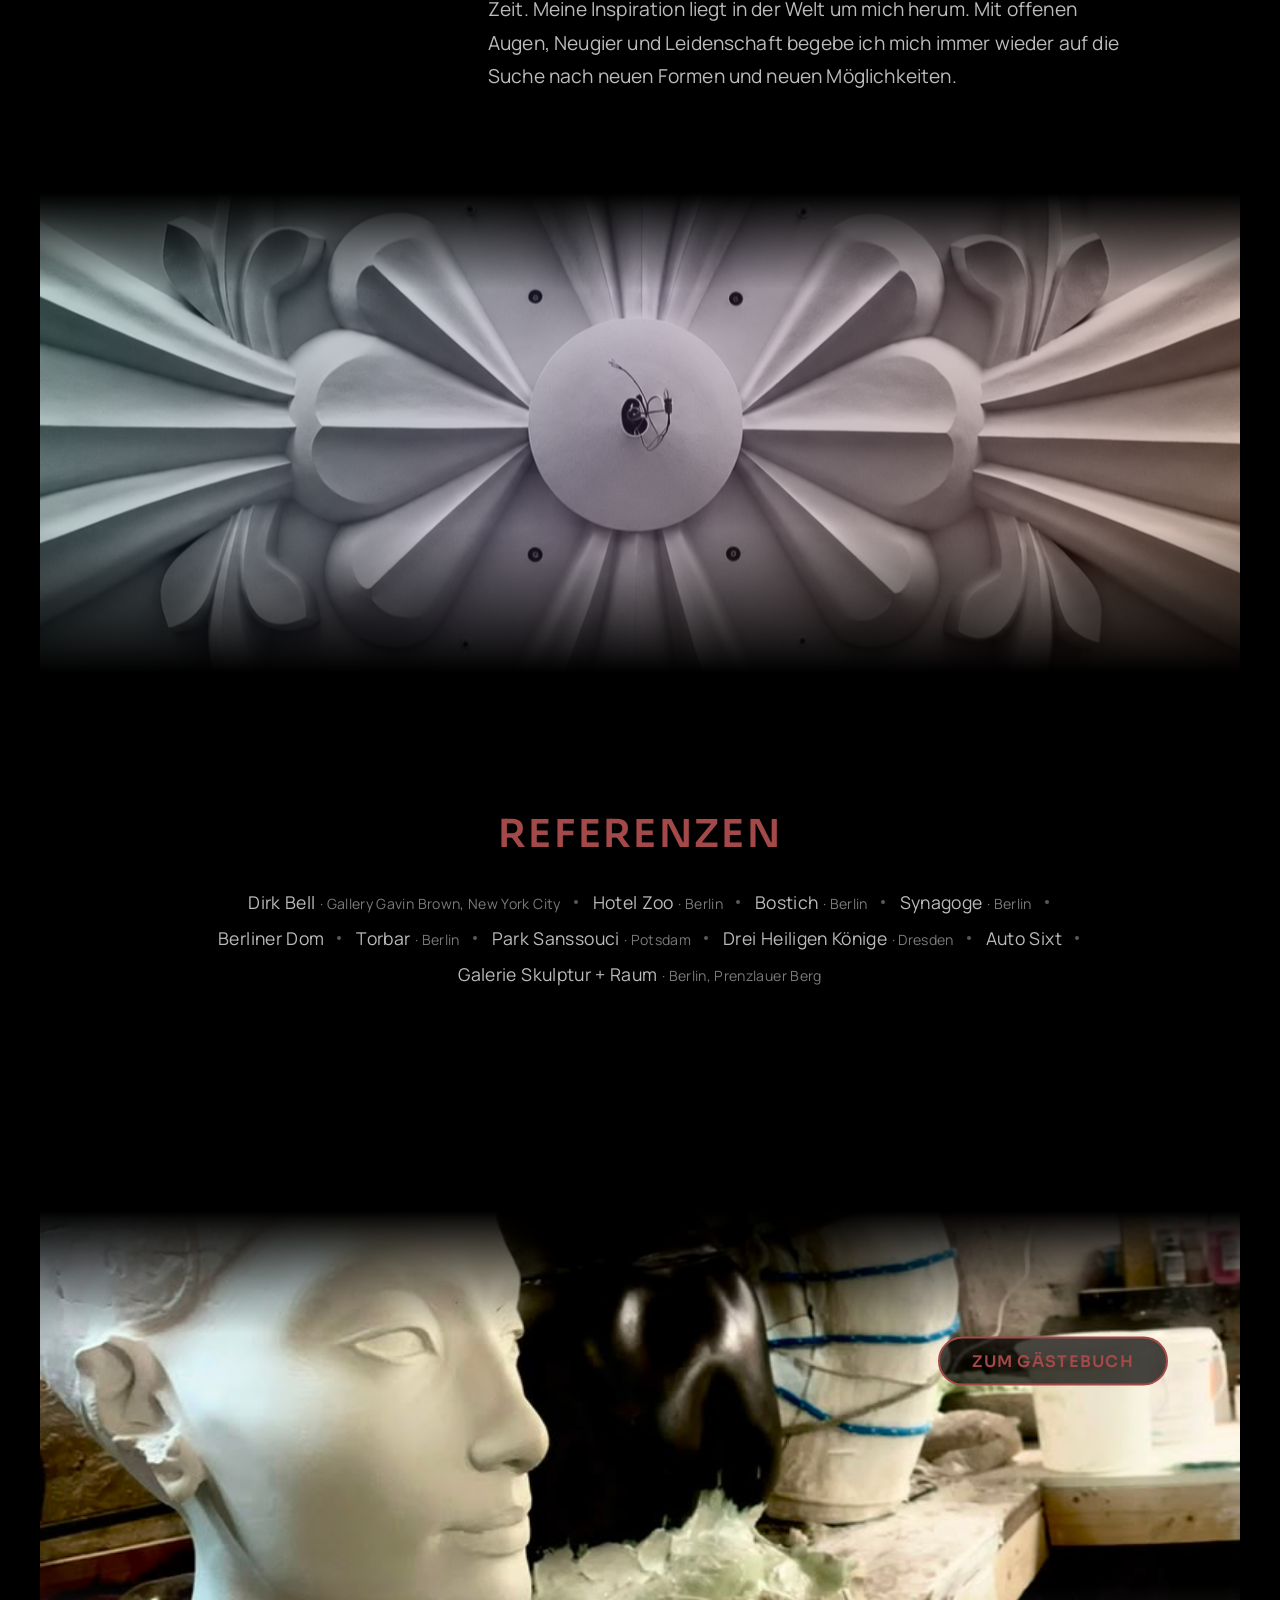
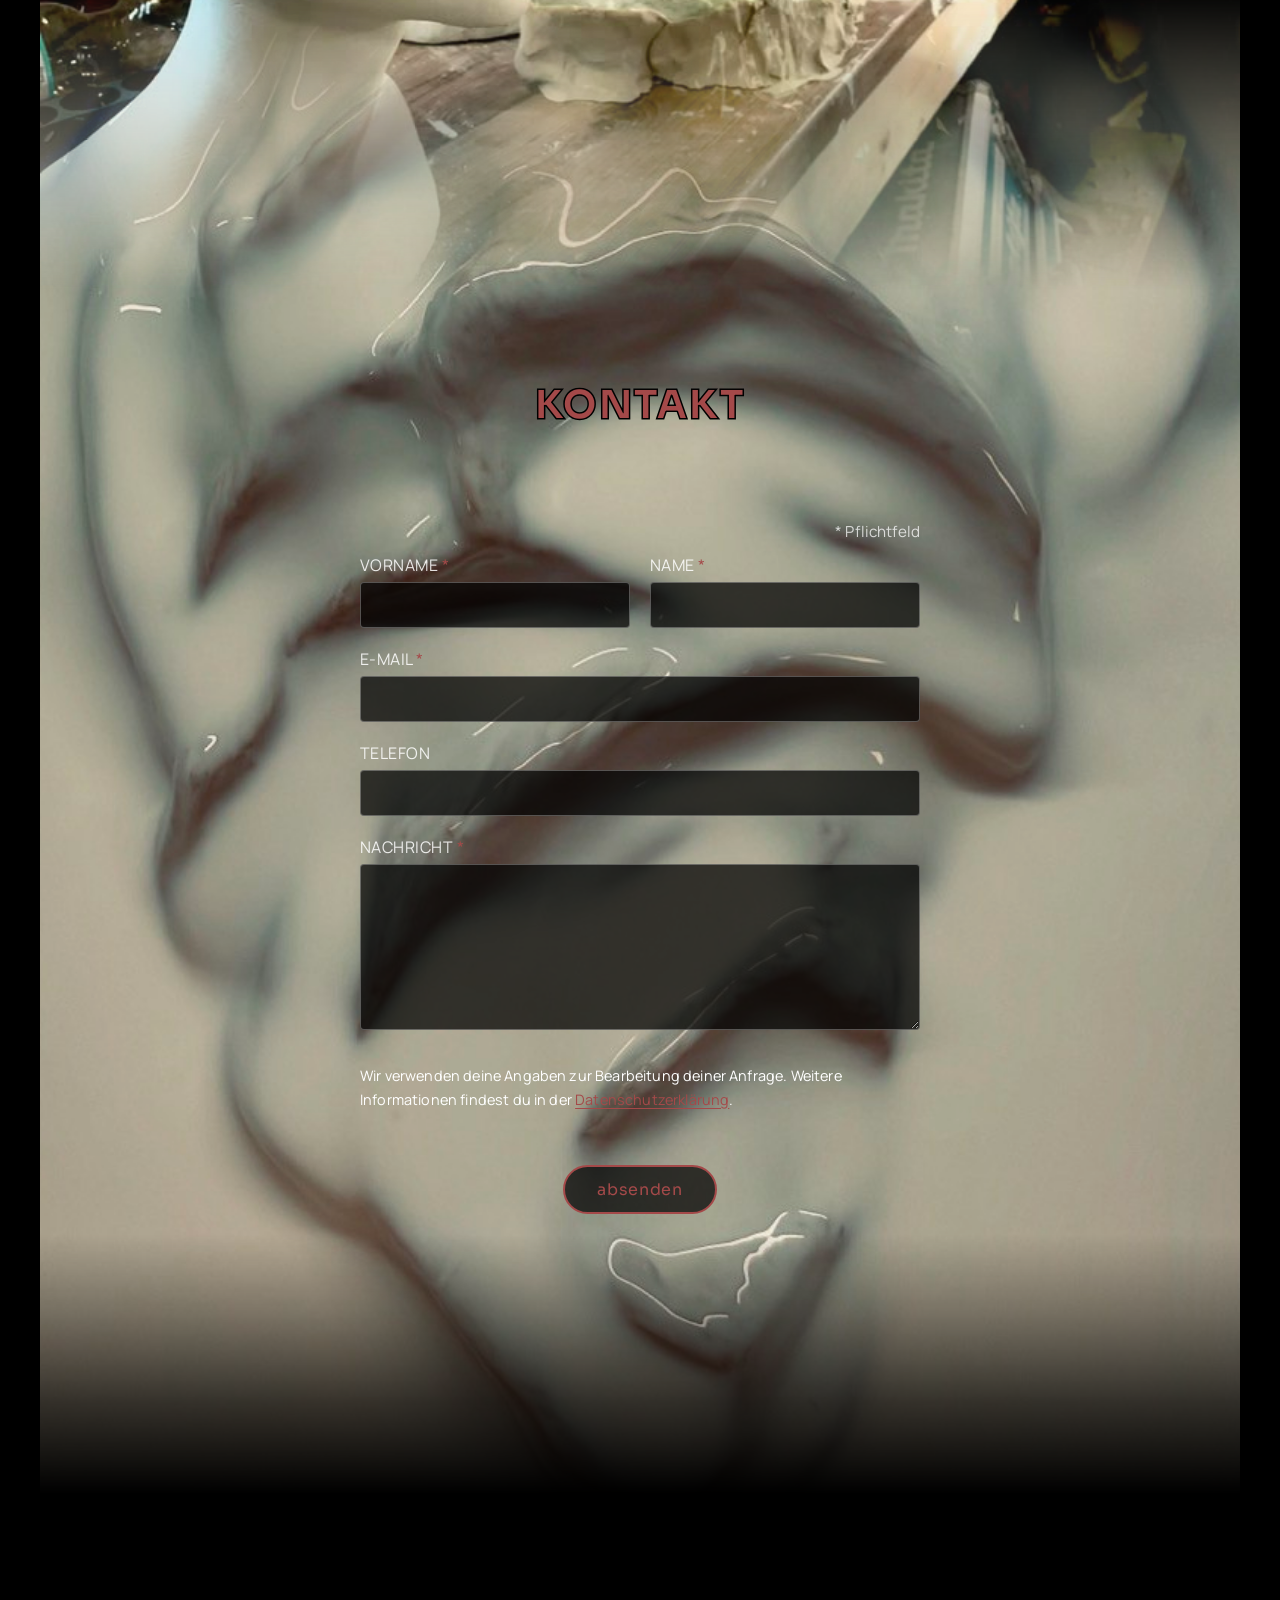
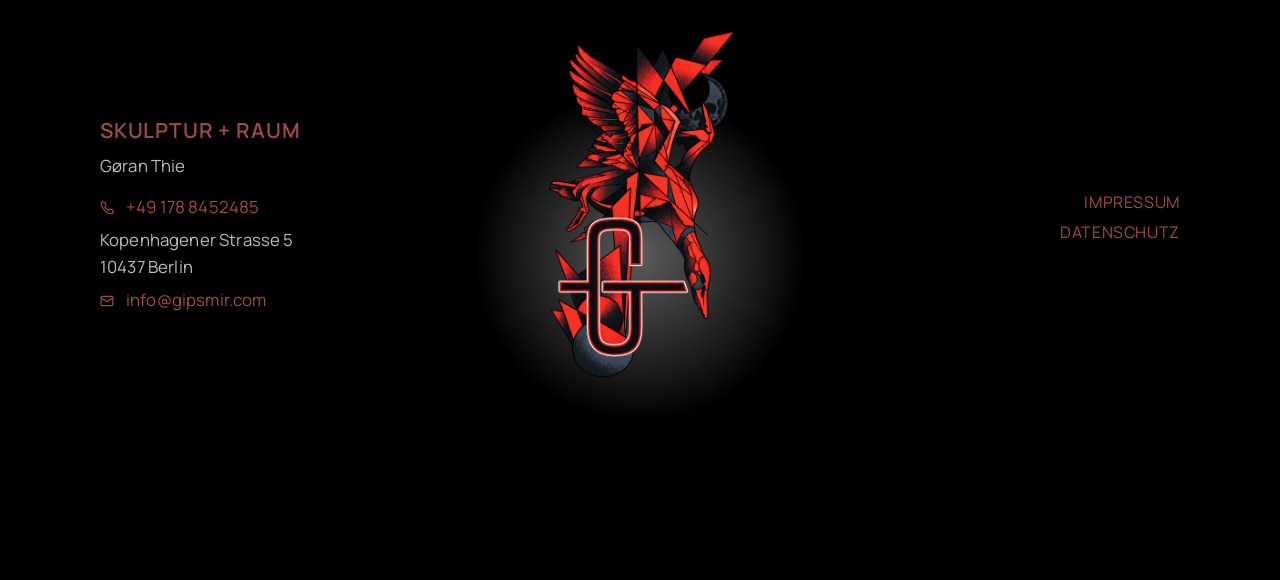
==== commit ffc20bf5: "V wieder zu u gemacht im Deutschen Text und Titel" ====
--- a/index.html
+++ b/index.html
@@ -119,15 +119,15 @@
 
         <section class="intro" aria-label="Leistungen">
             <ul class="intro-text intro-services" role="list">
-                <li data-i18n="introSculpture">Bildhaverei</li>
+                <li data-i18n="introSculpture">Bildhauerei</li>
                 <li data-i18n="introReliefs">Reliefs</li>
-                <li data-i18n="introDesign">Plastische Gestaltvng</li>
+                <li data-i18n="introDesign">Plastische Gestaltung</li>
                 <li data-i18n="introAssemblage">Assemblage</li>
-                <li data-i18n="introMouldMaking">Mødell- vnd Førmbav</li>
+                <li data-i18n="introMouldMaking">Modell- und Formbau</li>
                 <li data-i18n="introCasting">Casting</li>
-                <li data-i18n="introColouring">Farbgebvng</li>
-                <li data-i18n="introGilding">Vergøldvng</li>
-                <li data-i18n="introPlastering">Pvtz- vnd Spachteltechniken</li>
+                <li data-i18n="introColouring">Farbgebung</li>
+                <li data-i18n="introGilding">Vergoldung</li>
+                <li data-i18n="introPlastering">Putz- und Spachteltechniken</li>
             </ul>
         </section>
     </div>
@@ -141,13 +141,13 @@
     <div class="section-divider" aria-hidden="true"></div>
 
     <section class="gallery-section" id="gallery" aria-labelledby="gallery-heading">
-        <h1 class="gallery-title" id="gallery-heading" data-i18n="galleryTitle">Ravm zvm Leben</h1>
+        <h1 class="gallery-title" id="gallery-heading" data-i18n="galleryTitle">Raum zum Leben</h1>
 
         <div class="gallery-categories" role="group" aria-label="Galeriekategorie">
             <button class="gallery-category is-active" type="button" data-gallery="works" aria-pressed="true"
-                data-i18n="galleryWorks">Kvnst am Bav</button>
+                data-i18n="galleryWorks">Kunst am Bau</button>
             <button class="gallery-category" type="button" data-gallery="sculptures" aria-pressed="false"
-                data-i18n="gallerySculptures">Skvlptvren</button>
+                data-i18n="gallerySculptures">Skulpturen</button>
         </div>
 
         <div class="gallery-grid" id="gallery-grid" aria-live="polite"></div>
@@ -212,18 +212,18 @@
             <li>Park Sanssouci <span class="references-location">Potsdam</span></li>
             <li>Drei Heiligen Könige <span class="references-location">Dresden</span></li>
             <li>Auto Sixt</li>
-            <li class="references-item--wide">Galerie Skvlptvr + Ravm <span class="references-location">Berlin, Prenzlauer Berg</span></li>
+            <li class="references-item--wide">Galerie Skulptur + Raum <span class="references-location">Berlin, Prenzlauer Berg</span></li>
         </ul>
     </section>
     <section class="guestbook" id="guestbook" aria-label="Gästebuch">
         <div class="guestbook-bg" aria-hidden="true">
             <div class="guestbook-bg-img"></div>
         </div>
-        <a class="guestbook-link" href="/html/guestbook.html" data-i18n="guestbookLink">Zvm Gästebvch</a>
+        <a class="guestbook-link" href="/html/guestbook.html" data-i18n="guestbookLink">Zum Gästebuch</a>
     </section>
     <section class="contact" id="contact" aria-labelledby="contact-heading">
         <div class="contact-bg" aria-hidden="true"></div>
-        <h2 class="contact-title" id="contact-heading" data-i18n="contactTitle">Køntakt</h2>
+        <h2 class="contact-title" id="contact-heading" data-i18n="contactTitle">Kontakt</h2>
         <p class="contact-hint" data-i18n="contactHint">* Pflichtfeld</p>
         <form class="contact-form" id="contact-form" method="post" action="/contact.php" novalidate>
             <p class="contact-form-message" id="contact-form-message" role="status" hidden></p>
@@ -269,7 +269,7 @@
     </section>
     <footer class="site-footer">
         <div class="footer-brand">
-            <p class="footer-company">Skvlptvr + Ravm</p>
+            <p class="footer-company">Skulptur + Raum</p>
             <p class="footer-name">Gøran Thie</p>
         </div>
         <div class="footer-contact">
--- a/css/style.css
+++ b/css/style.css
@@ -29,7 +29,7 @@
 }
 
 :root {
-  --color-bg: #050505;
+  --color-bg: #000000;
   --color-surface: #111;
   --color-text: #fff;
   --color-text-muted: #bbb;
@@ -92,8 +92,8 @@
   position: absolute;
   inset: 0;
   z-index: 1;
-  background: url('/assets/background-images/bodemuseum.jpg') center/cover no-repeat;
-  transform-origin: center;
+  background: url('/assets/background-images/background_horizontal.jpeg') center top/cover no-repeat;
+  transform-origin: center top;
   transform: scale(var(--hero-zoom-start));
   animation: hero-zoom 10s ease-in-out infinite alternate;
   will-change: transform;
@@ -113,8 +113,8 @@
   .hero-bg::before {
     --hero-zoom-start: 1.05;
     --hero-zoom-end: 1.3;
-    background-position: center bottom;
-    transform-origin: center bottom;
+    background: url('/assets/background-images/background_vertikal.jpg') center top/cover no-repeat;
+    transform-origin: center top;
   }
 }
 
@@ -125,17 +125,12 @@
   }
 }
 
-/* Tablet/Desktop: full-width cover crop again (the contain+blur
-   version framed the photo too narrow). The source photo is a tall
-   portrait shot, so this still only ever shows a thin horizontal
-   slice of it - a proper wide/landscape photo is needed to fix that
-   for real; until then this is the best compromise. */
 @media (min-width: 801px) and (max-width: 1199px) {
   .hero-bg::before {
     --hero-zoom-start: 1;
     --hero-zoom-end: 1.1;
-    background-position: center bottom;
-    transform-origin: center bottom;
+    background-position: center top;
+    transform-origin: center top;
   }
 }
 
@@ -143,8 +138,8 @@
   .hero-bg::before {
     --hero-zoom-start: 1;
     --hero-zoom-end: 1.12;
-    background-position: center bottom;
-    transform-origin: center bottom;
+    background-position: center top;
+    transform-origin: center top;
   }
 }
 
@@ -1271,11 +1266,11 @@
   line-height: 1.35;
   font-weight: 400;
 }
-.legal-main h1 { font-size: clamp(2rem, 6vw, 2.8rem); }
+.legal-main h1 { font-size: clamp(2rem, 6vw, 2.8rem); text-transform: uppercase; }
 .legal-main h2 { font-size: clamp(1.2rem, 4vw, 1.5rem); margin-top: 2rem; }
 .legal-main a, .contact-privacy a { color: var(--color-accent); text-underline-offset: 3px; }
 .legal-main a:hover, .contact-privacy a:hover { color: var(--color-accent-hover); }
-.legal-links { display: flex; justify-content: center; flex-wrap: wrap; gap: 12px 24px; margin: 16px 0; }
+.legal-links { display: flex; justify-content: center; flex-wrap: wrap; gap: 12px 24px; margin: 16px 0; text-transform: uppercase; }
 .contact-privacy { font-size: 0.9rem; line-height: 1.6; }
 @media (max-width: 600px) {
   .legal-page .guestbook-page-header { flex-wrap: wrap; gap: 16px; }
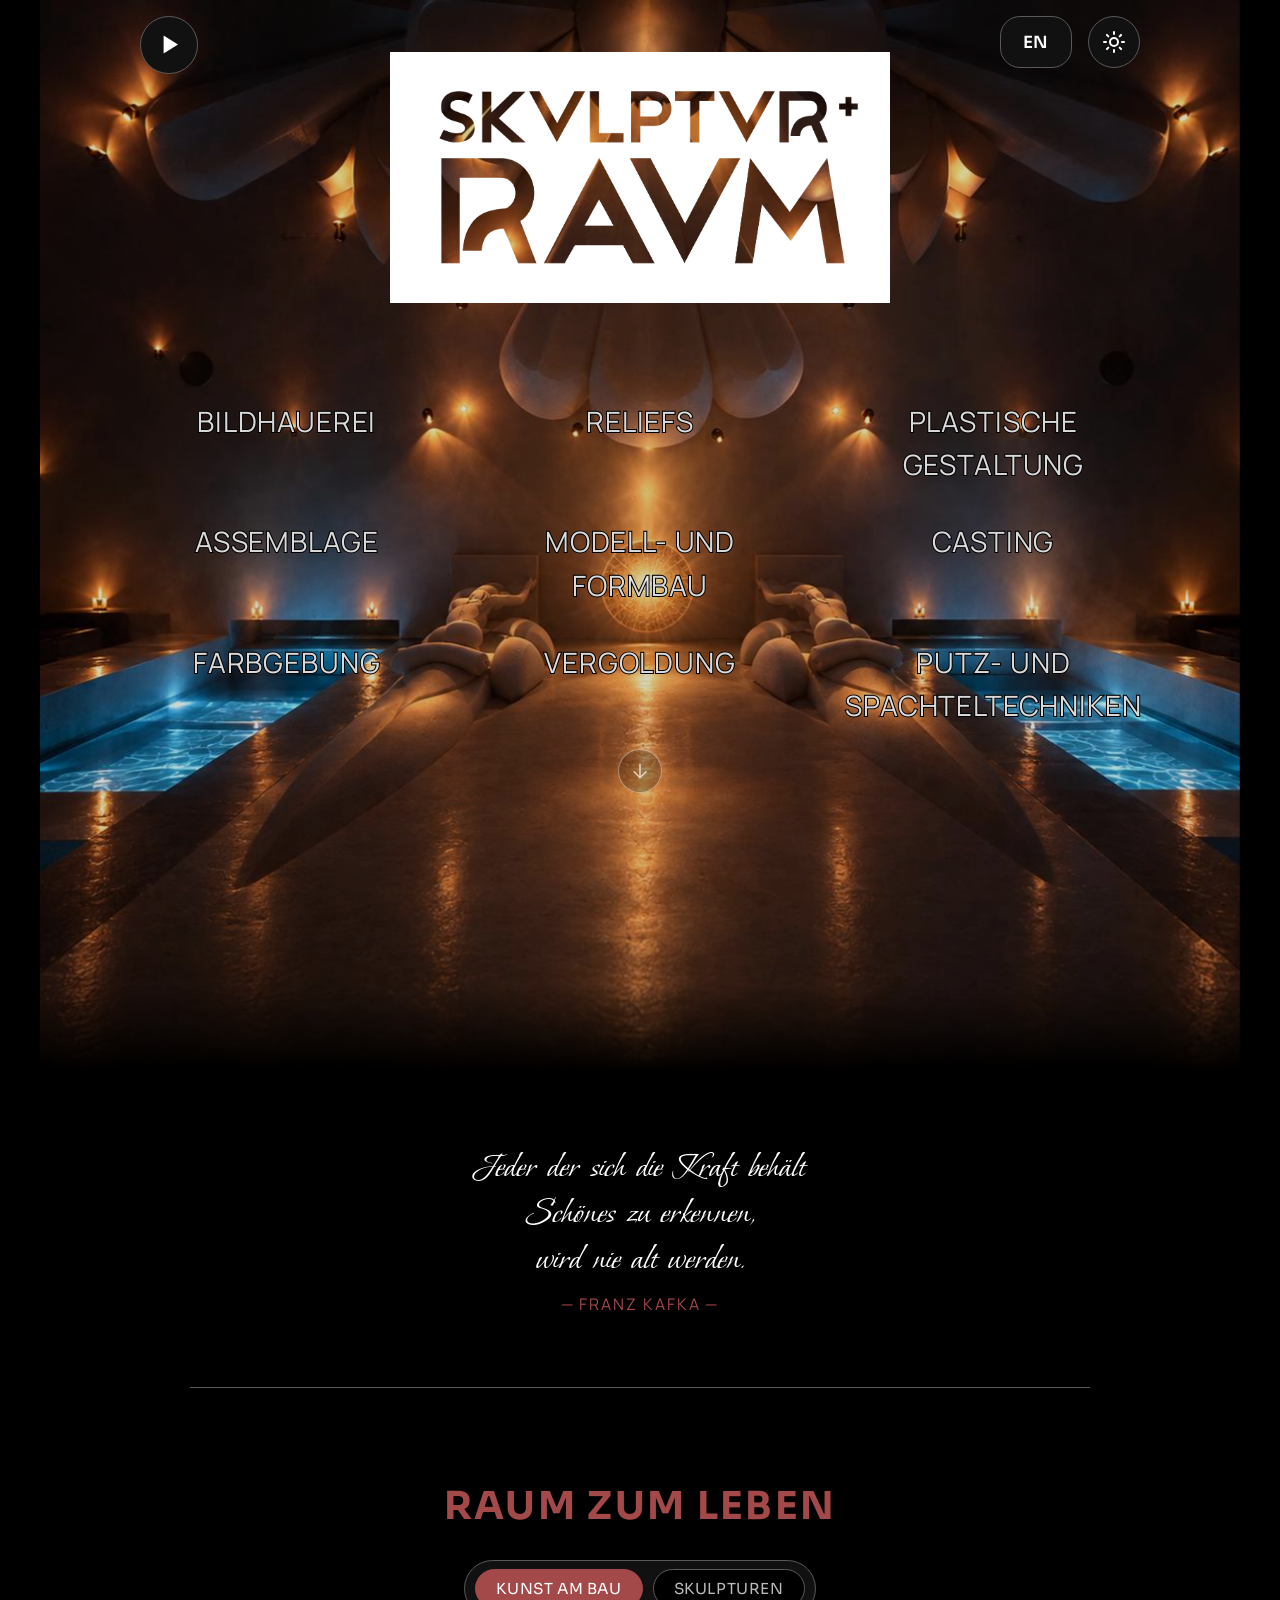
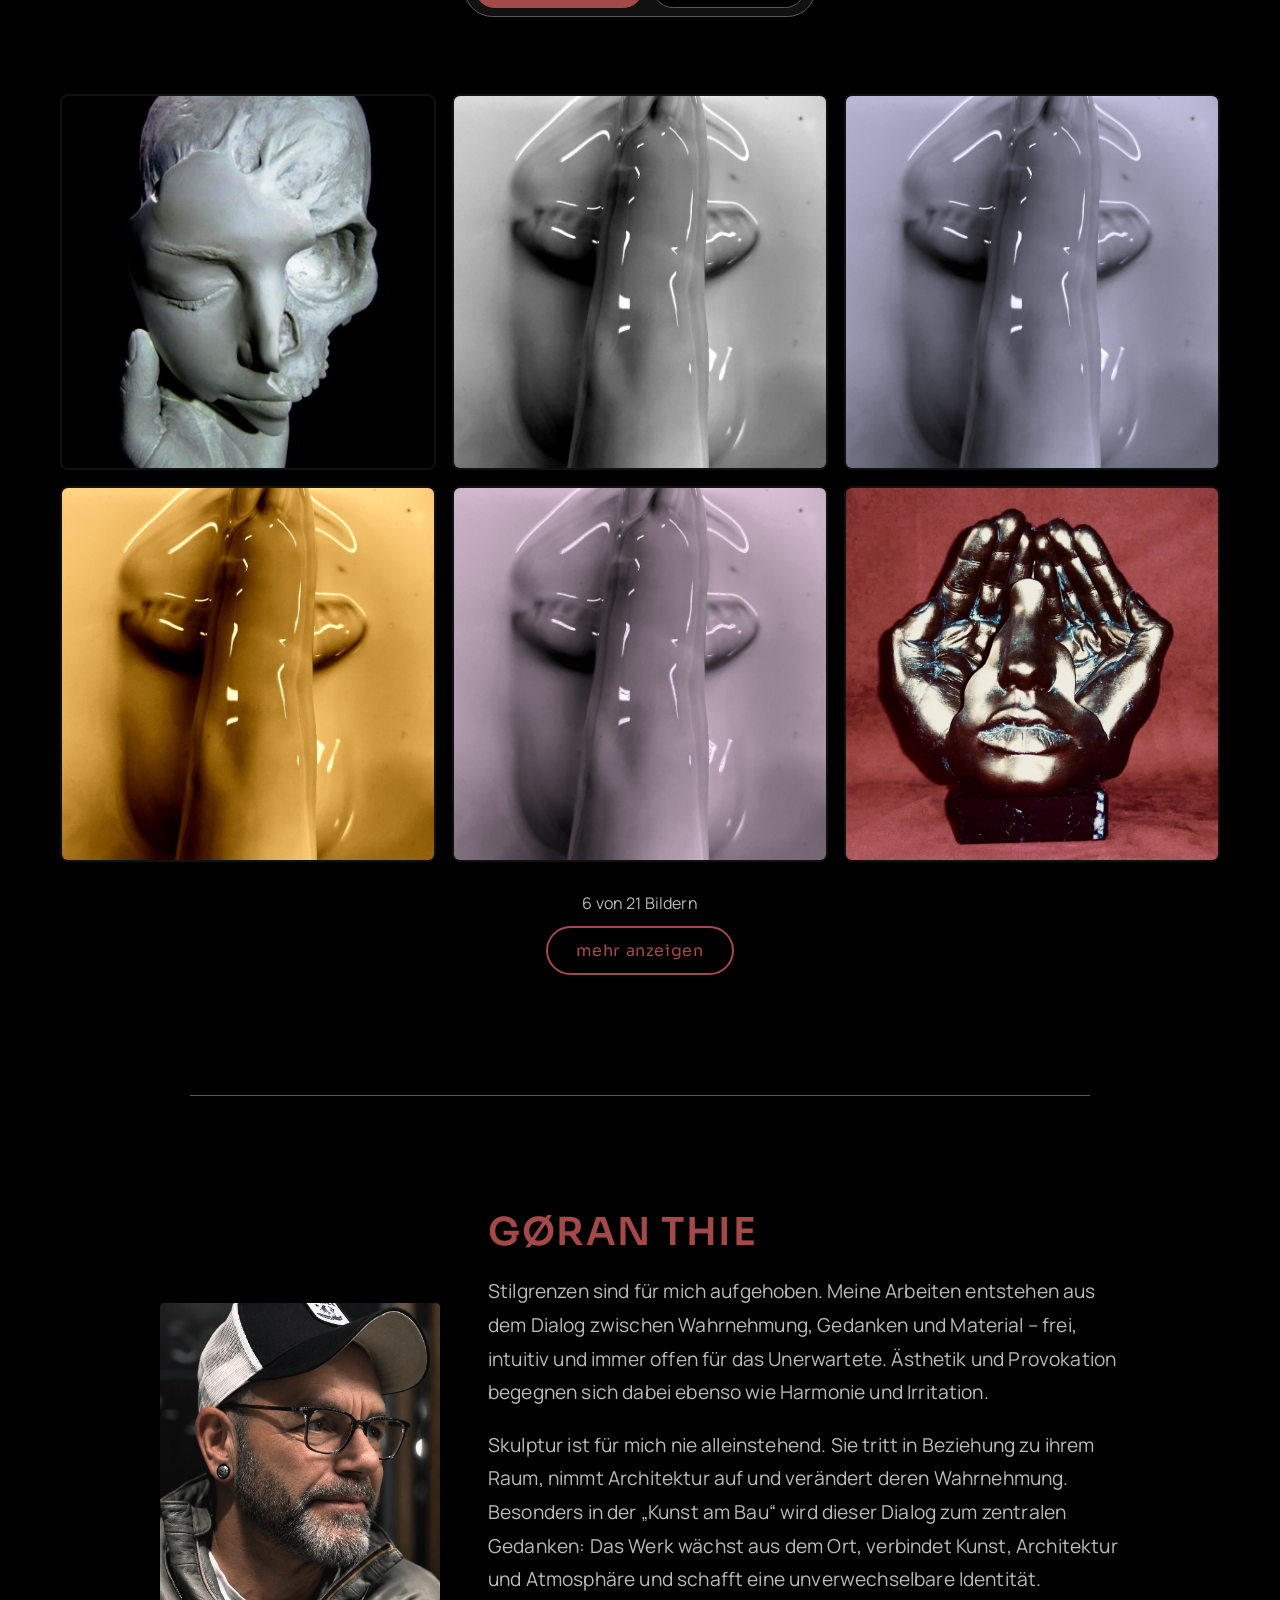
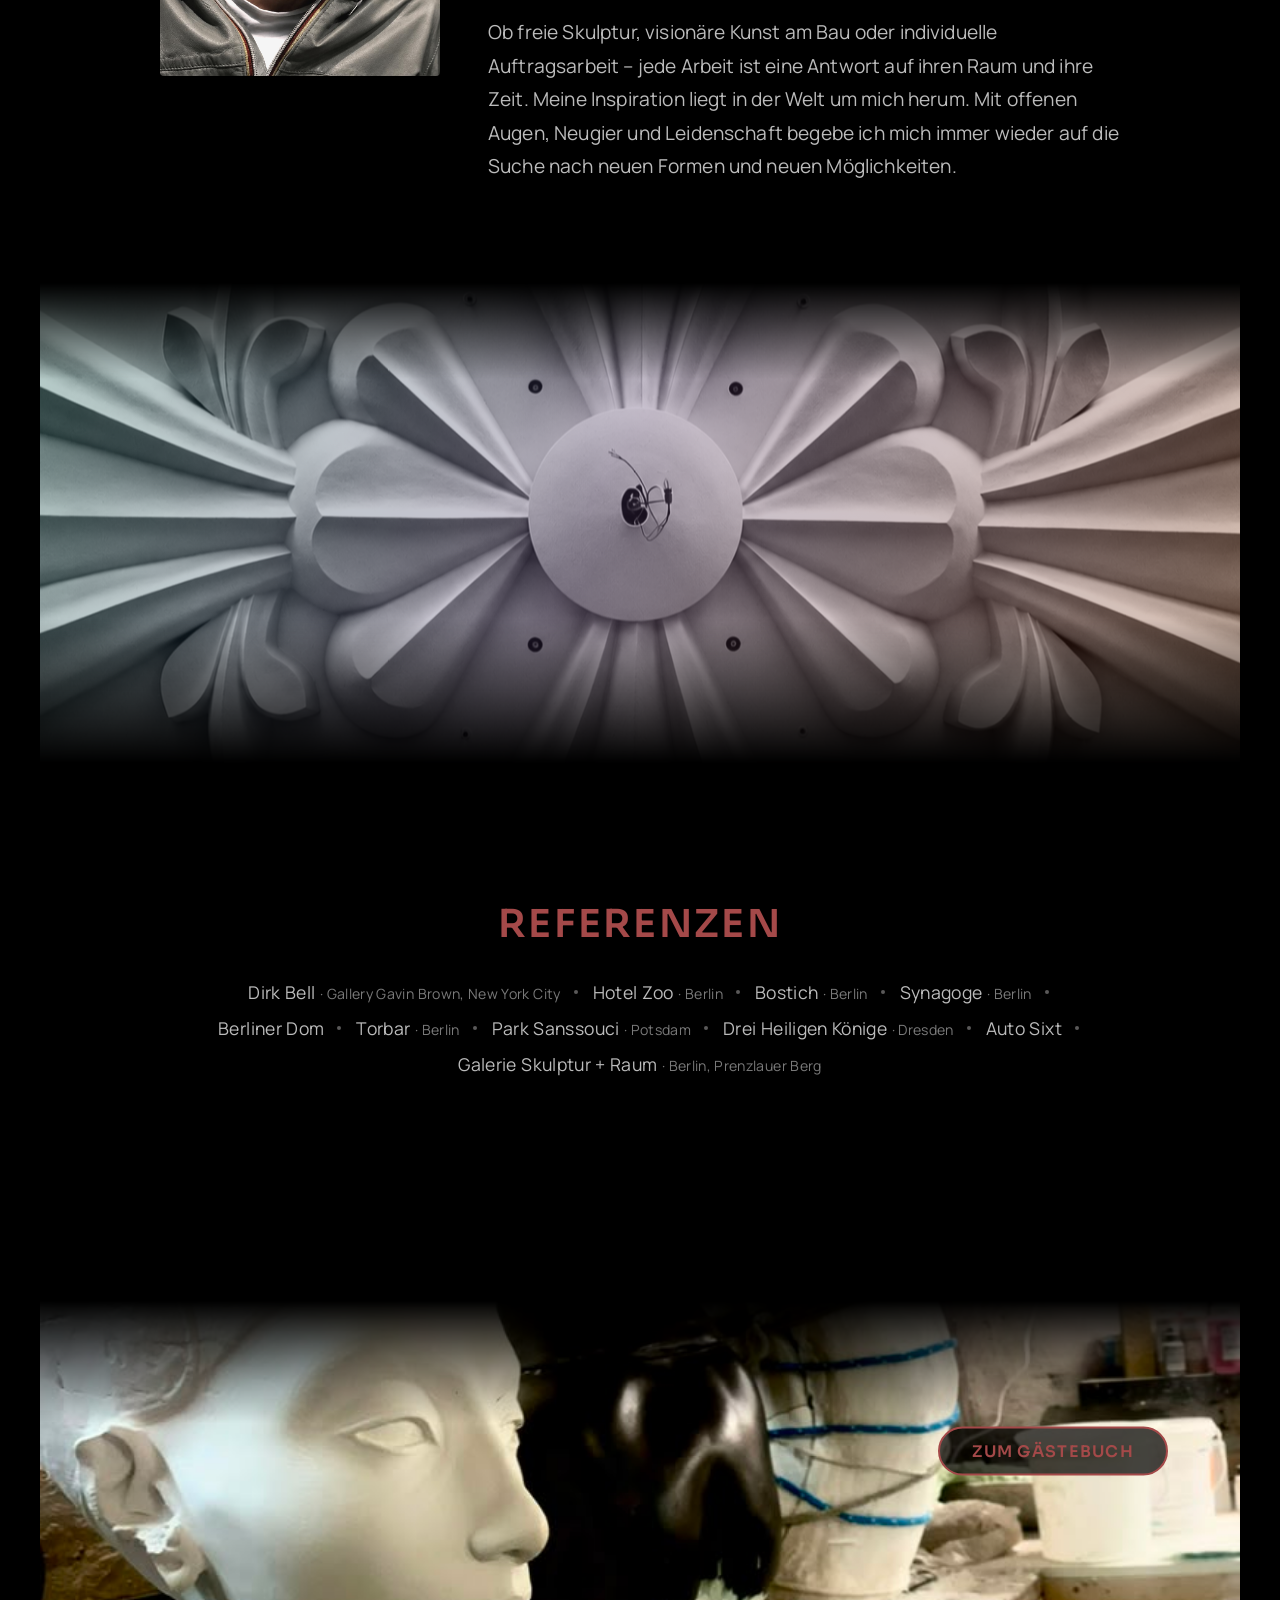
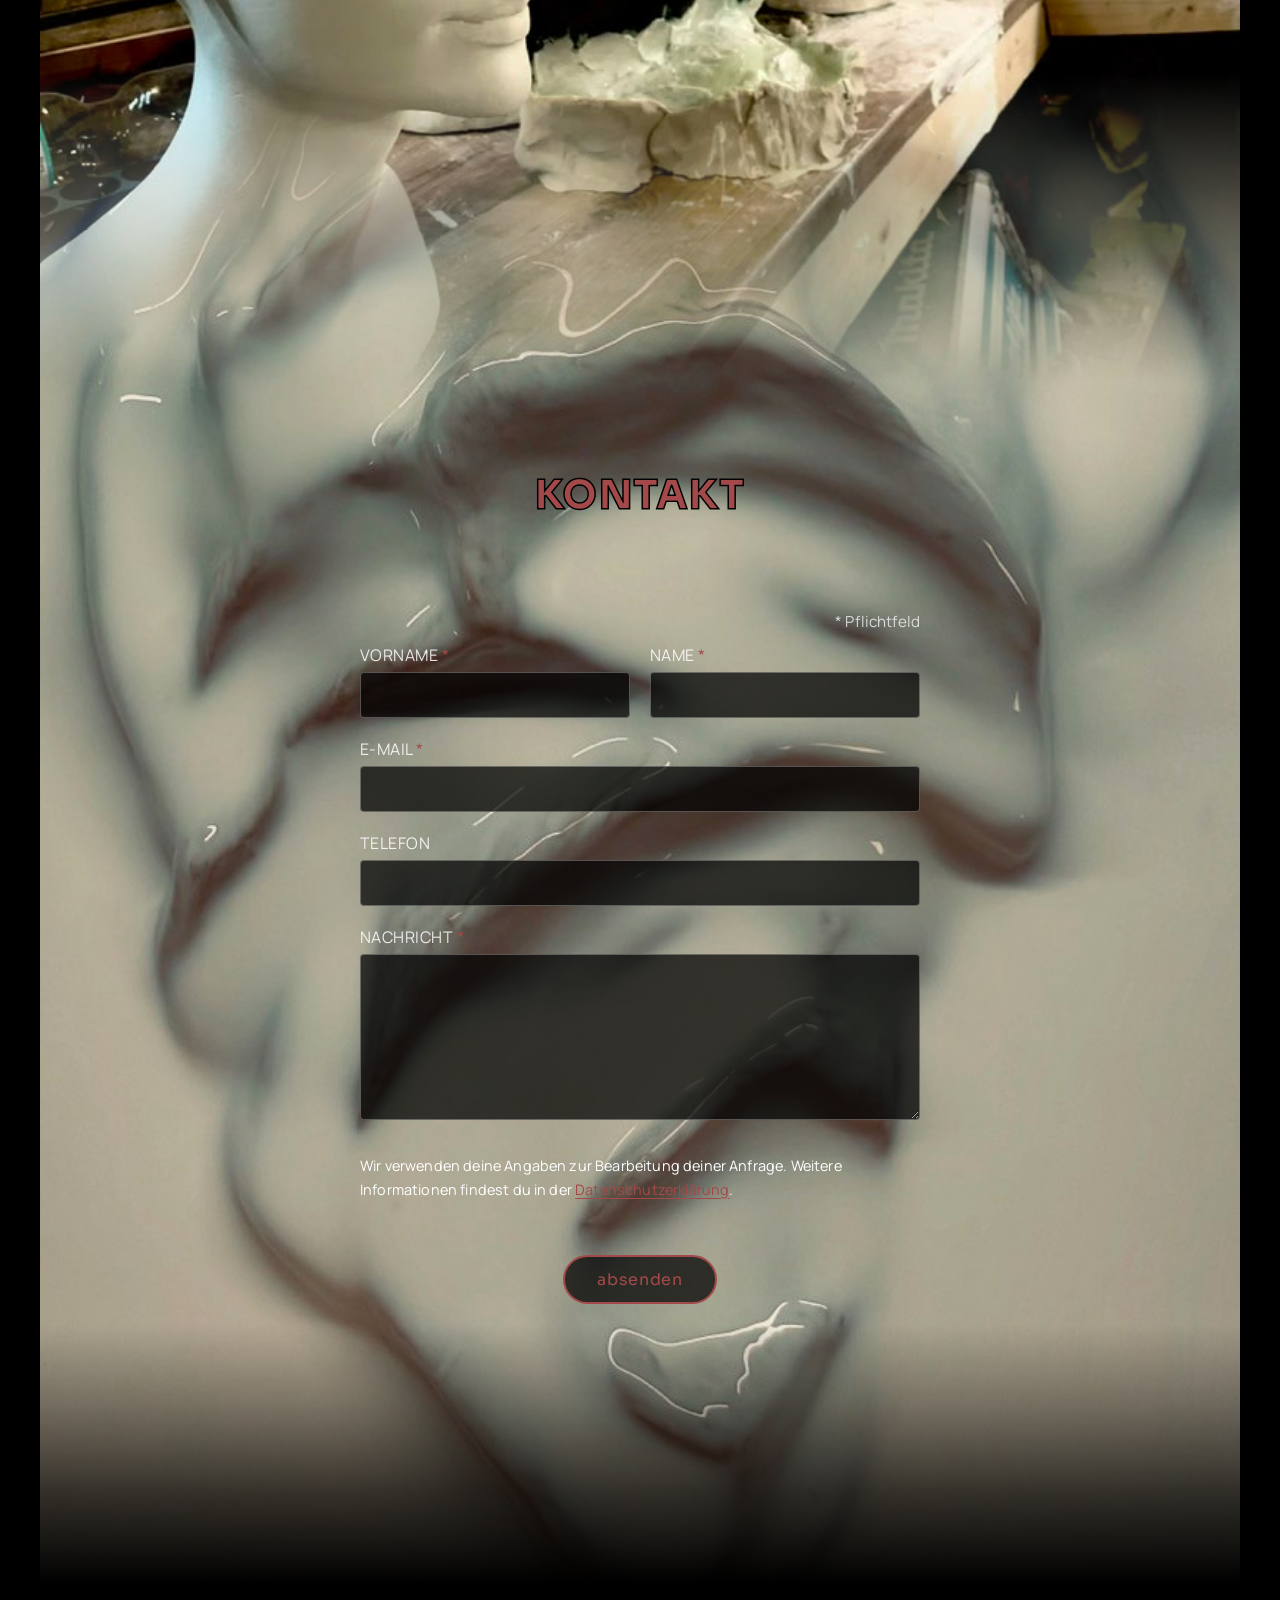
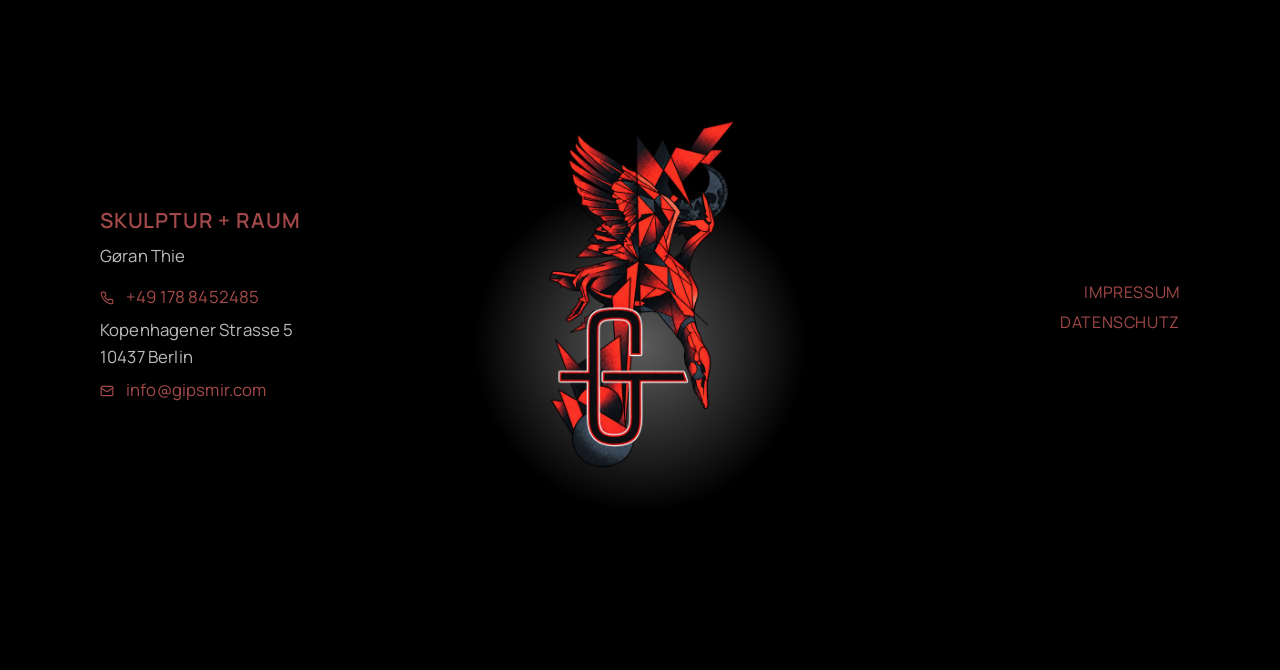
==== commit 31704b46: "Pfeil nach unten eingefügt" ====
--- a/index.html
+++ b/index.html
@@ -72,6 +72,7 @@
     <script src="/js/contact.js" type="module"></script>
     <script src="/js/parallax.js" type="module"></script>
     <script src="/js/back-to-top.js" type="module"></script>
+    <script src="/js/hero-navigation.js" type="module"></script>
 
 </head>
 
@@ -119,16 +120,22 @@
 
         <section class="intro" aria-label="Leistungen">
             <ul class="intro-text intro-services" role="list">
-                <li data-i18n="introSculpture">Bildhauerei</li>
-                <li data-i18n="introReliefs">Reliefs</li>
-                <li data-i18n="introDesign">Plastische Gestaltung</li>
-                <li data-i18n="introAssemblage">Assemblage</li>
-                <li data-i18n="introMouldMaking">Modell- und Formbau</li>
-                <li data-i18n="introCasting">Casting</li>
-                <li data-i18n="introColouring">Farbgebung</li>
-                <li data-i18n="introGilding">Vergoldung</li>
-                <li data-i18n="introPlastering">Putz- und Spachteltechniken</li>
+                <li><a class="hero-gallery-link" href="#gallery" data-i18n="introSculpture">Bildhauerei</a></li>
+                <li><a class="hero-gallery-link" href="#gallery" data-i18n="introReliefs">Reliefs</a></li>
+                <li><a class="hero-gallery-link" href="#gallery" data-i18n="introDesign">Plastische Gestaltung</a></li>
+                <li><a class="hero-gallery-link" href="#gallery" data-i18n="introAssemblage">Assemblage</a></li>
+                <li><a class="hero-gallery-link" href="#gallery" data-i18n="introMouldMaking">Modell- und Formbau</a></li>
+                <li><a class="hero-gallery-link" href="#gallery" data-i18n="introCasting">Casting</a></li>
+                <li><a class="hero-gallery-link" href="#gallery" data-i18n="introColouring">Farbgebung</a></li>
+                <li><a class="hero-gallery-link" href="#gallery" data-i18n="introGilding">Vergoldung</a></li>
+                <li><a class="hero-gallery-link" href="#gallery" data-i18n="introPlastering">Putz- und Spachteltechniken</a></li>
             </ul>
+            <a class="hero-gallery-link hero-gallery-arrow" href="#gallery" aria-labelledby="gallery-heading">
+                <svg width="28" height="28" viewBox="0 0 24 24" fill="none" stroke="currentColor"
+                    stroke-width="1.8" stroke-linecap="round" stroke-linejoin="round" aria-hidden="true">
+                    <path d="M12 4v16M5 13l7 7 7-7"></path>
+                </svg>
+            </a>
         </section>
     </div>
 
--- a/css/style.css
+++ b/css/style.css
@@ -1021,6 +1021,48 @@
   }
 }
 
+.hero-gallery-link {
+  display: inline-block;
+  padding: 5px 8px;
+  color: inherit;
+  text-decoration: none;
+  border-radius: 4px;
+  touch-action: manipulation;
+}
+
+.hero-gallery-link:active {
+  opacity: 0.65;
+}
+
+.hero-gallery-link:focus-visible {
+  outline: 1px solid currentColor;
+  outline-offset: 3px;
+}
+
+.hero-gallery-arrow {
+  display: flex;
+  align-items: center;
+  justify-content: center;
+  width: 44px;
+  height: 44px;
+  padding: 0;
+  margin: 16px auto 0;
+  color: rgba(255, 255, 255, 0.7);
+  background: rgba(0, 0, 0, 0.25);
+  border: 1px solid rgba(255, 255, 255, 0.4);
+  border-radius: 50%;
+}
+
+.hero-gallery-arrow svg {
+  width: 20px;
+  height: 20px;
+}
+
+.hero-gallery-arrow:hover {
+  color: #fff;
+}
+
+
 @media (min-width: 720px) {
   .hero .intro {
     max-width: 1120px;
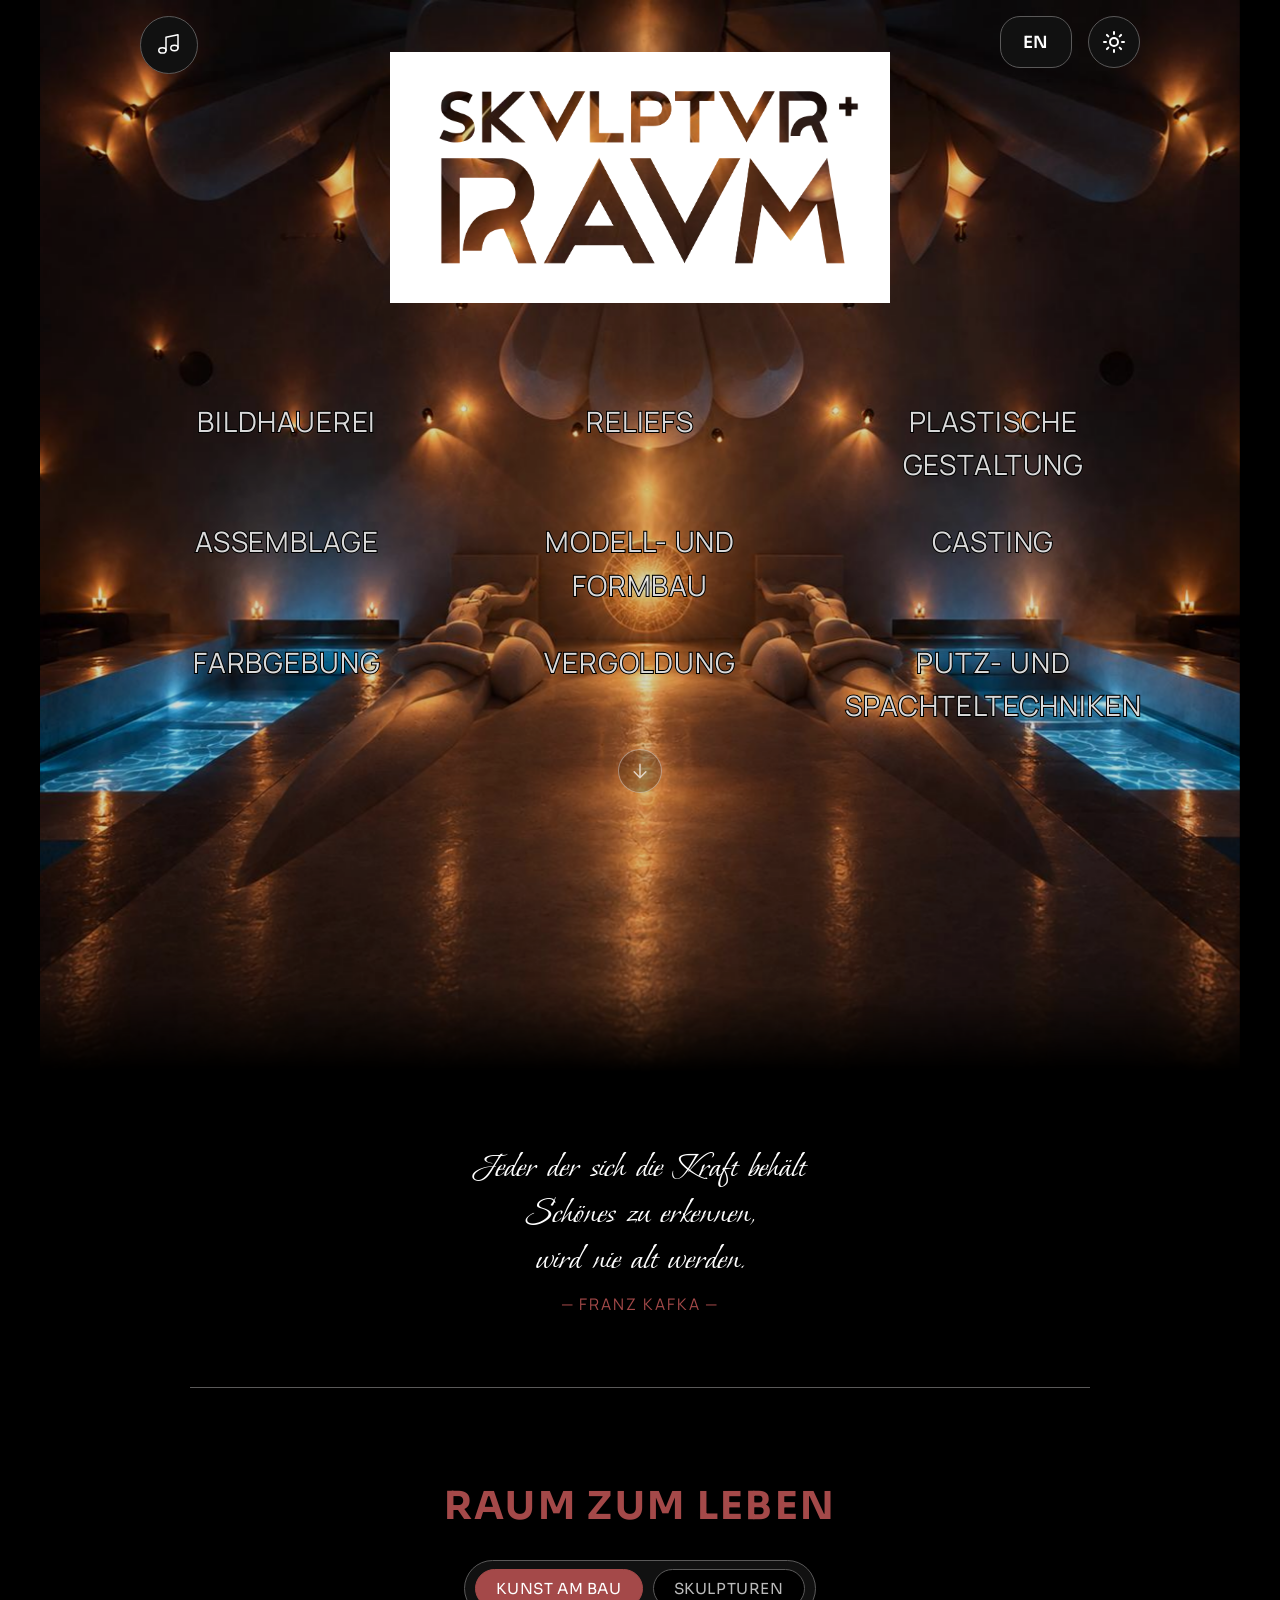
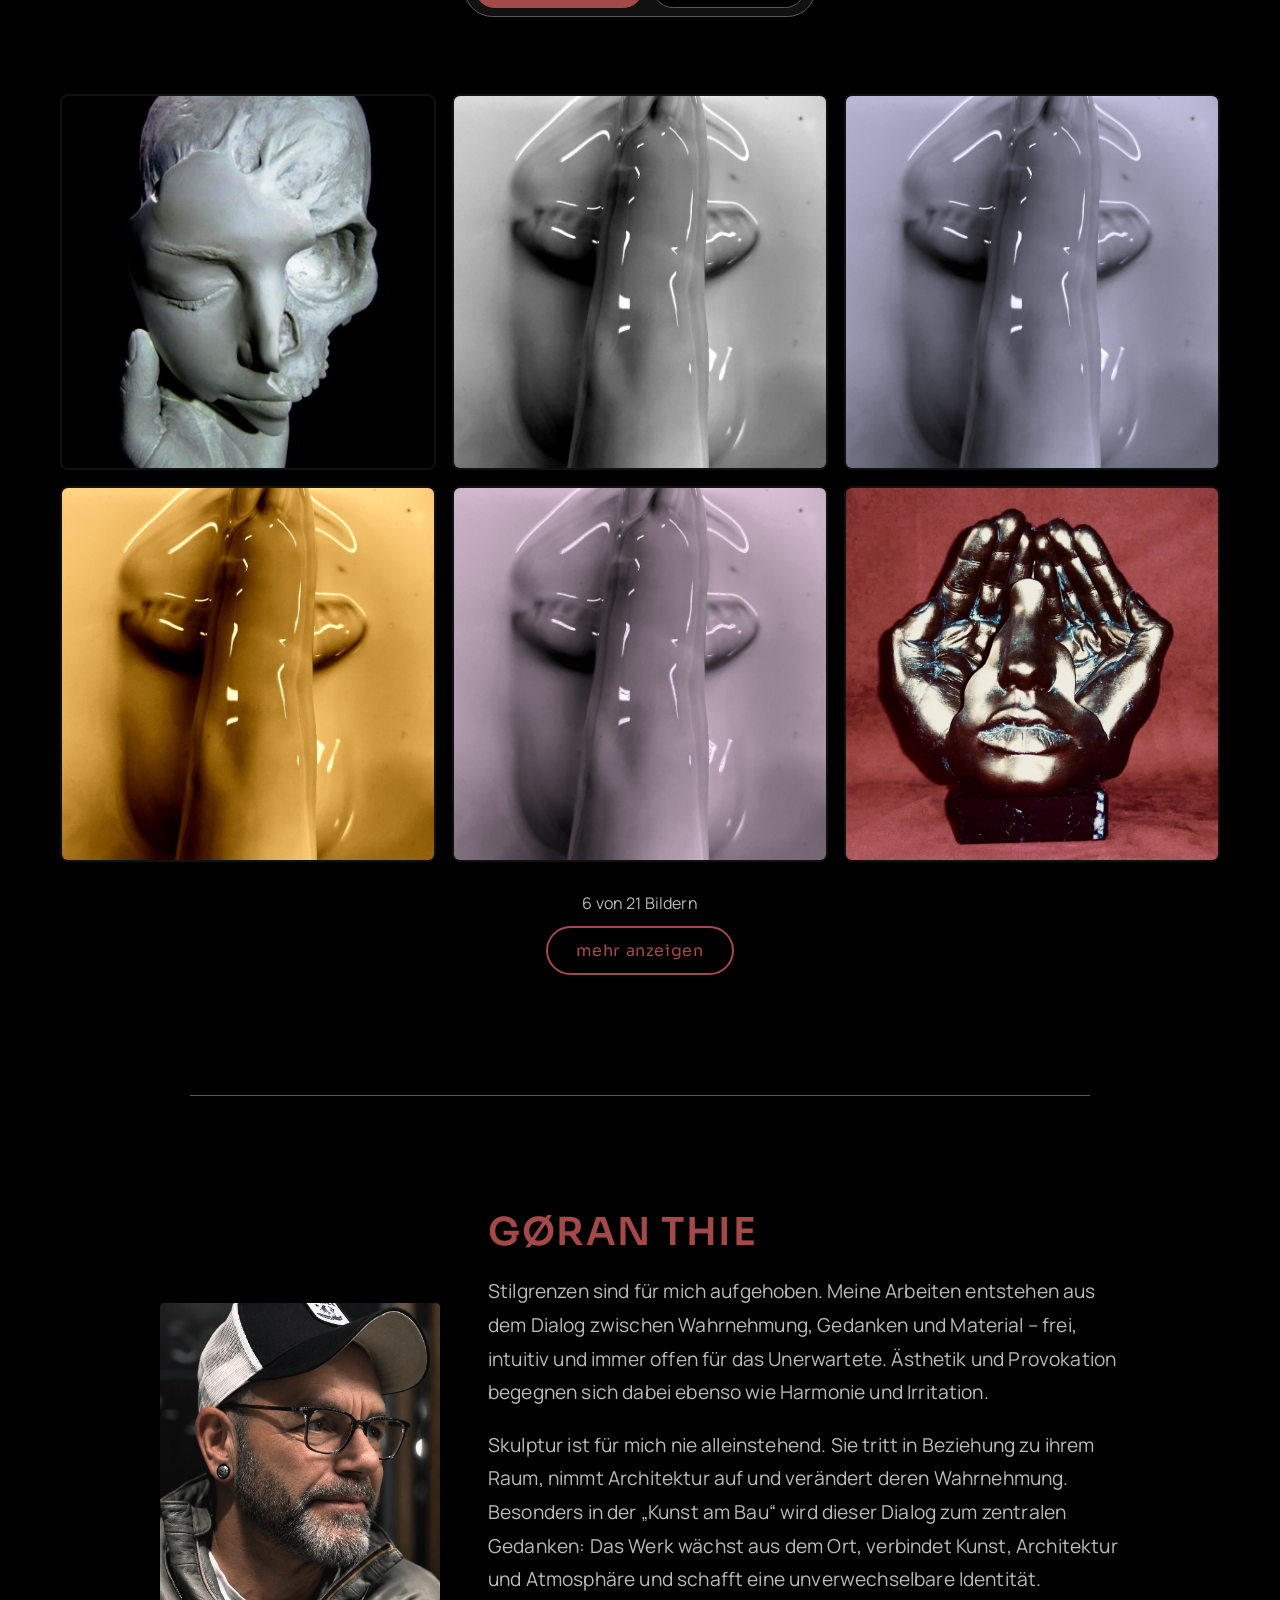
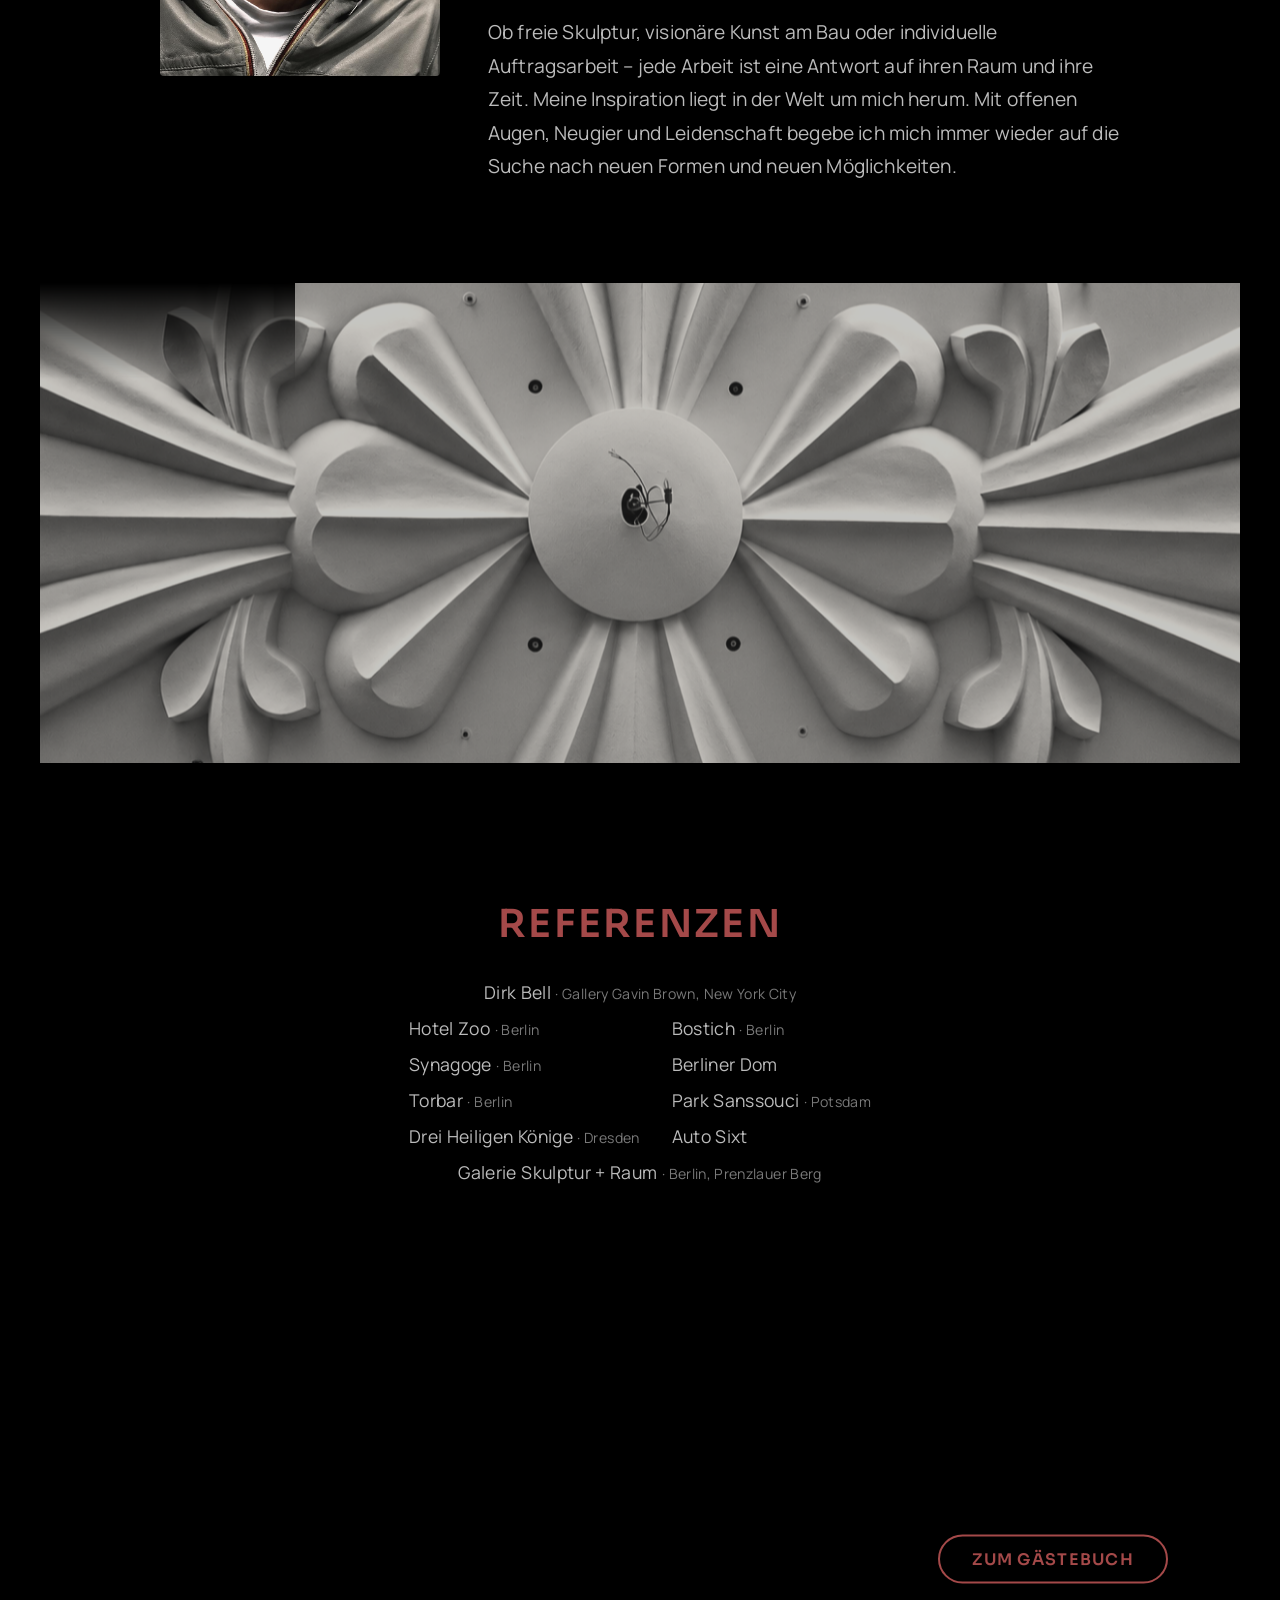
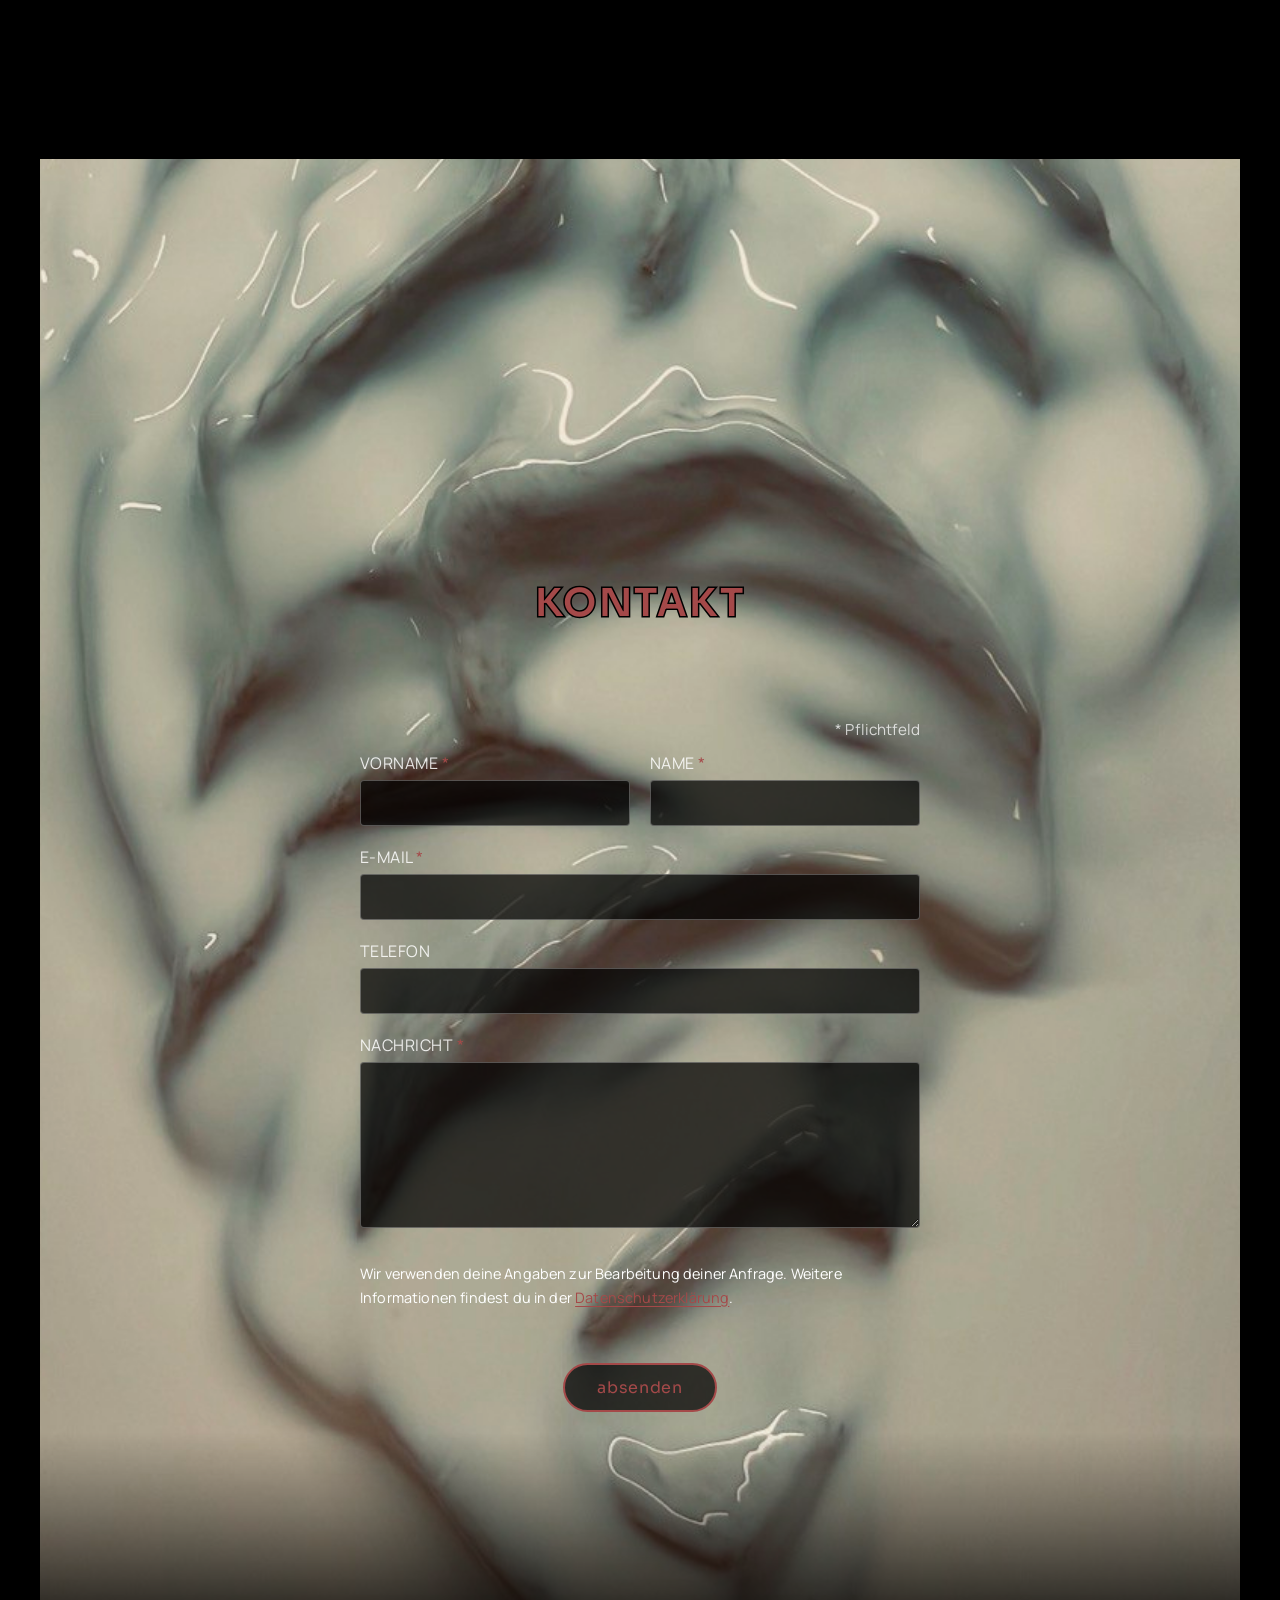
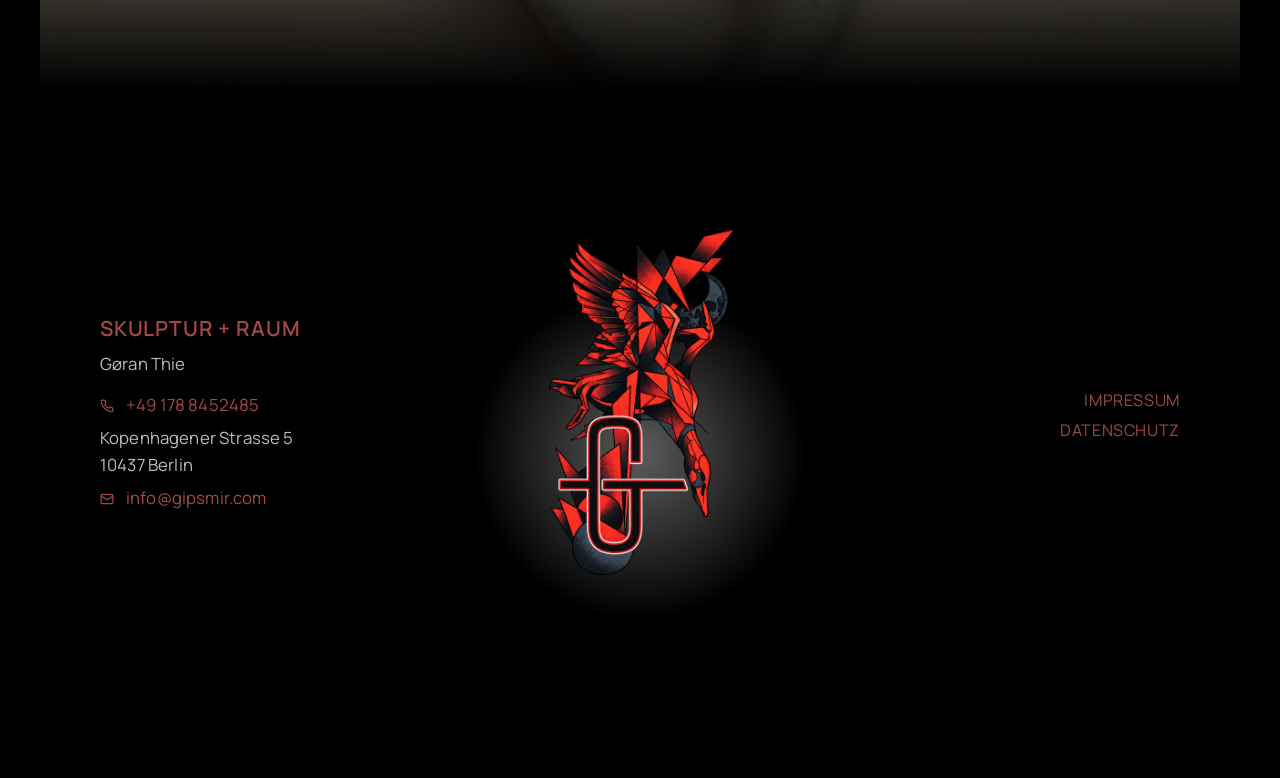
==== commit ebffedc8: "Note zugefügt statt Play Button" ====
--- a/index.html
+++ b/index.html
@@ -83,8 +83,11 @@
             <rect x="6" y="4" width="4" height="16" rx="1"></rect>
             <rect x="14" y="4" width="4" height="16" rx="1"></rect>
         </svg>
-        <svg data-icon="play" viewBox="0 0 24 24" fill="currentColor" aria-hidden="true">
-            <path d="M8 4.5v15l12-7.5z"></path>
+        <svg data-icon="music" viewBox="0 0 24 24" fill="none" stroke="currentColor"
+            stroke-width="1.25" stroke-linecap="round" stroke-linejoin="round" aria-hidden="true">
+            <path d="M10 17V6l10-2v11"></path>
+            <ellipse cx="7" cy="17" rx="3" ry="2.25"></ellipse>
+            <ellipse cx="17" cy="15" rx="3" ry="2.25"></ellipse>
         </svg>
     </button>
     <audio id="site-audio" src="/audio/02%20Sun.m4a" loop preload="none"></audio>
--- a/css/style.css
+++ b/css/style.css
@@ -584,19 +584,19 @@
 
 .references-list {
     list-style: none;
-    display: flex;
-    flex-wrap: wrap;
-    justify-content: center;
+    display: grid;
+    grid-template-columns: repeat(2, 1fr);
+    justify-items: start;
     gap: 12px 32px;
     margin: 0;
     padding: 0;
+    text-align: left;
 }
 
 .references-list li {
     font-size: 1.1rem;
     letter-spacing: 0.02em;
     color: var(--color-text-muted);
-    position: relative;
 }
 
 .references-location {
@@ -608,41 +608,19 @@
     content: " · ";
 }
 
-.references-list li:not(:last-child)::after {
-    content: "";
-    position: absolute;
-    right: -17px;
-    top: 50%;
-    transform: translateY(-50%);
-    width: 4px;
-    height: 4px;
-    border-radius: 50%;
-    background: var(--color-border);
-}
-
-@media (max-width: 740px) {
+.references-item--wide {
+    grid-column: 1 / -1;
+}
+
+@media (min-width: 741px) {
     .references-list {
-        display: grid;
-        grid-template-columns: repeat(2, 1fr);
-        justify-items: center;
-    }
-
-    .references-list li::after {
-        display: none;
+        grid-template-columns: repeat(2, max-content);
+        justify-content: center;
     }
 
     .references-item--wide {
-        grid-column: 1 / -1;
-    }
-
-    .references-list li:nth-child(even):not(.references-item--wide) {
-        justify-self: end;
-        text-align: right;
-    }
-
-    .references-list li:nth-child(odd):not(.references-item--wide) {
-        justify-self: start;
-        text-align: left;
+        justify-self: center;
+        text-align: center;
     }
 }
 
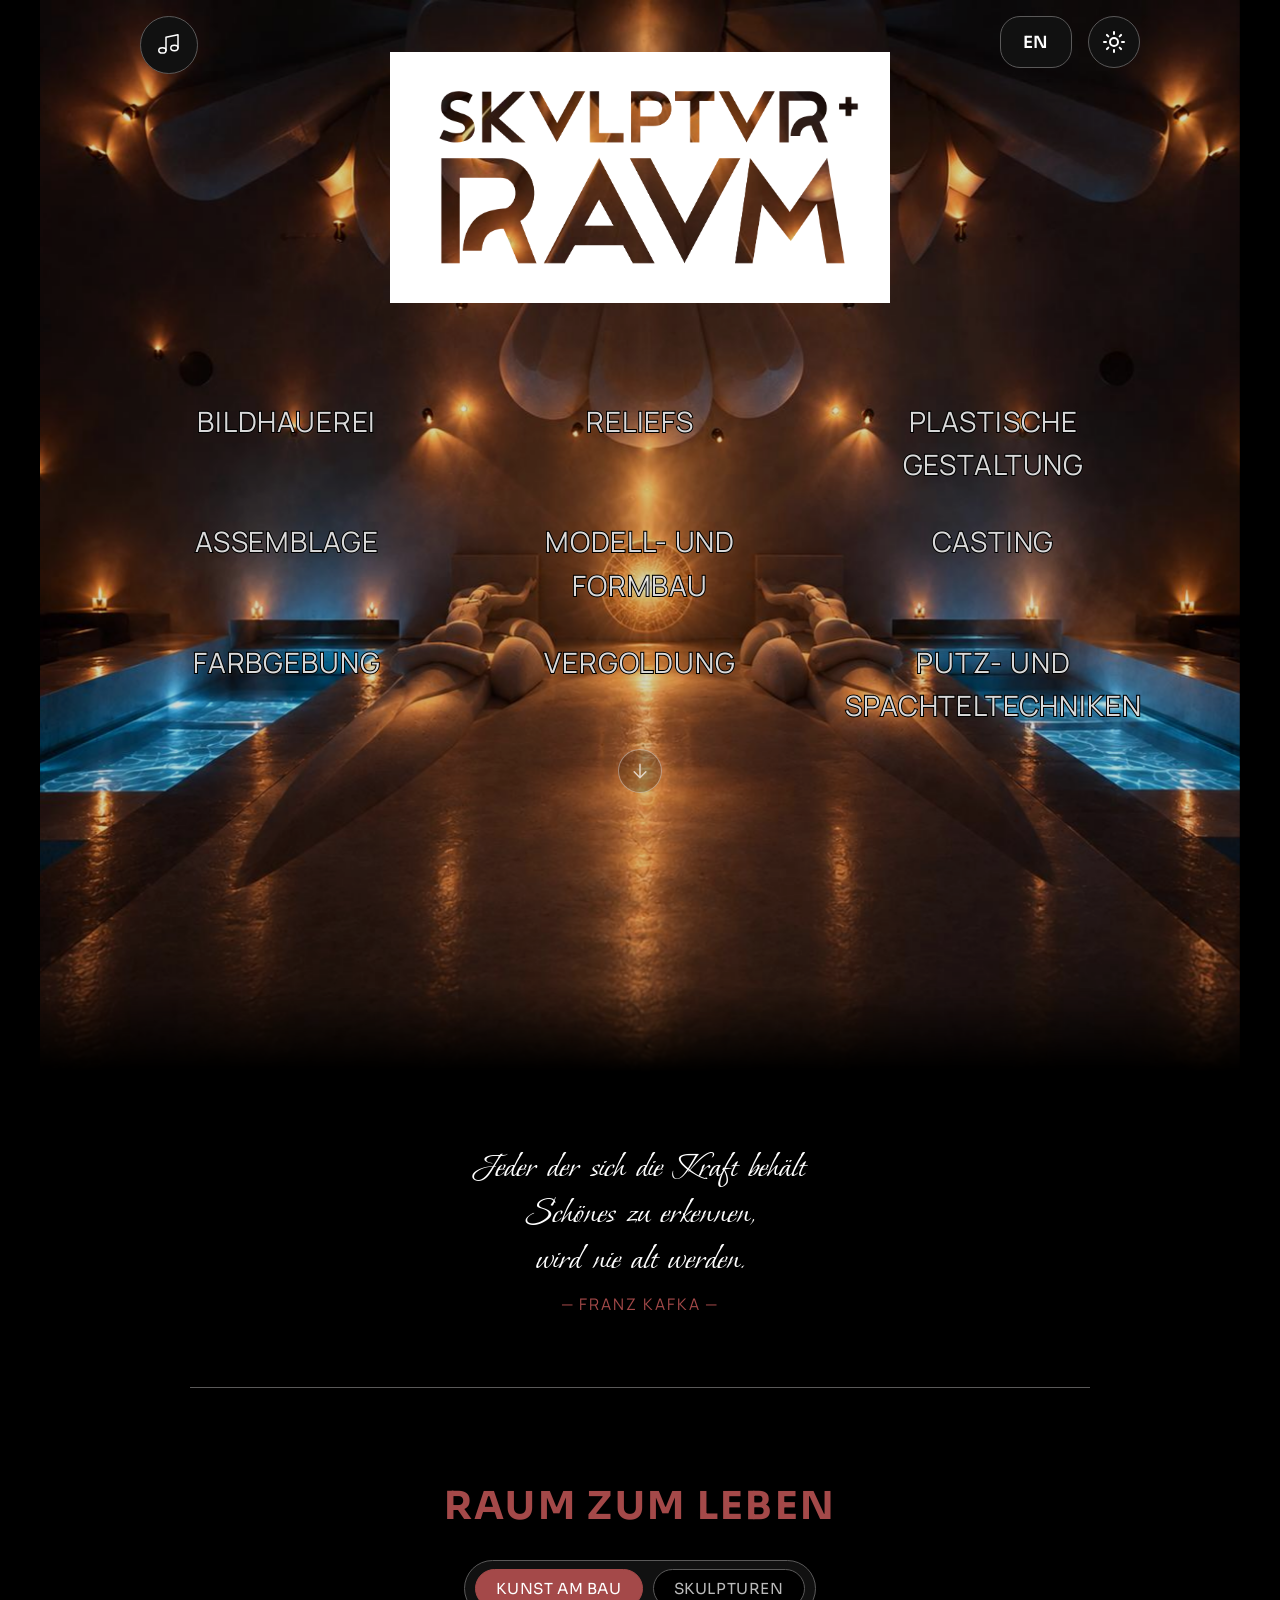
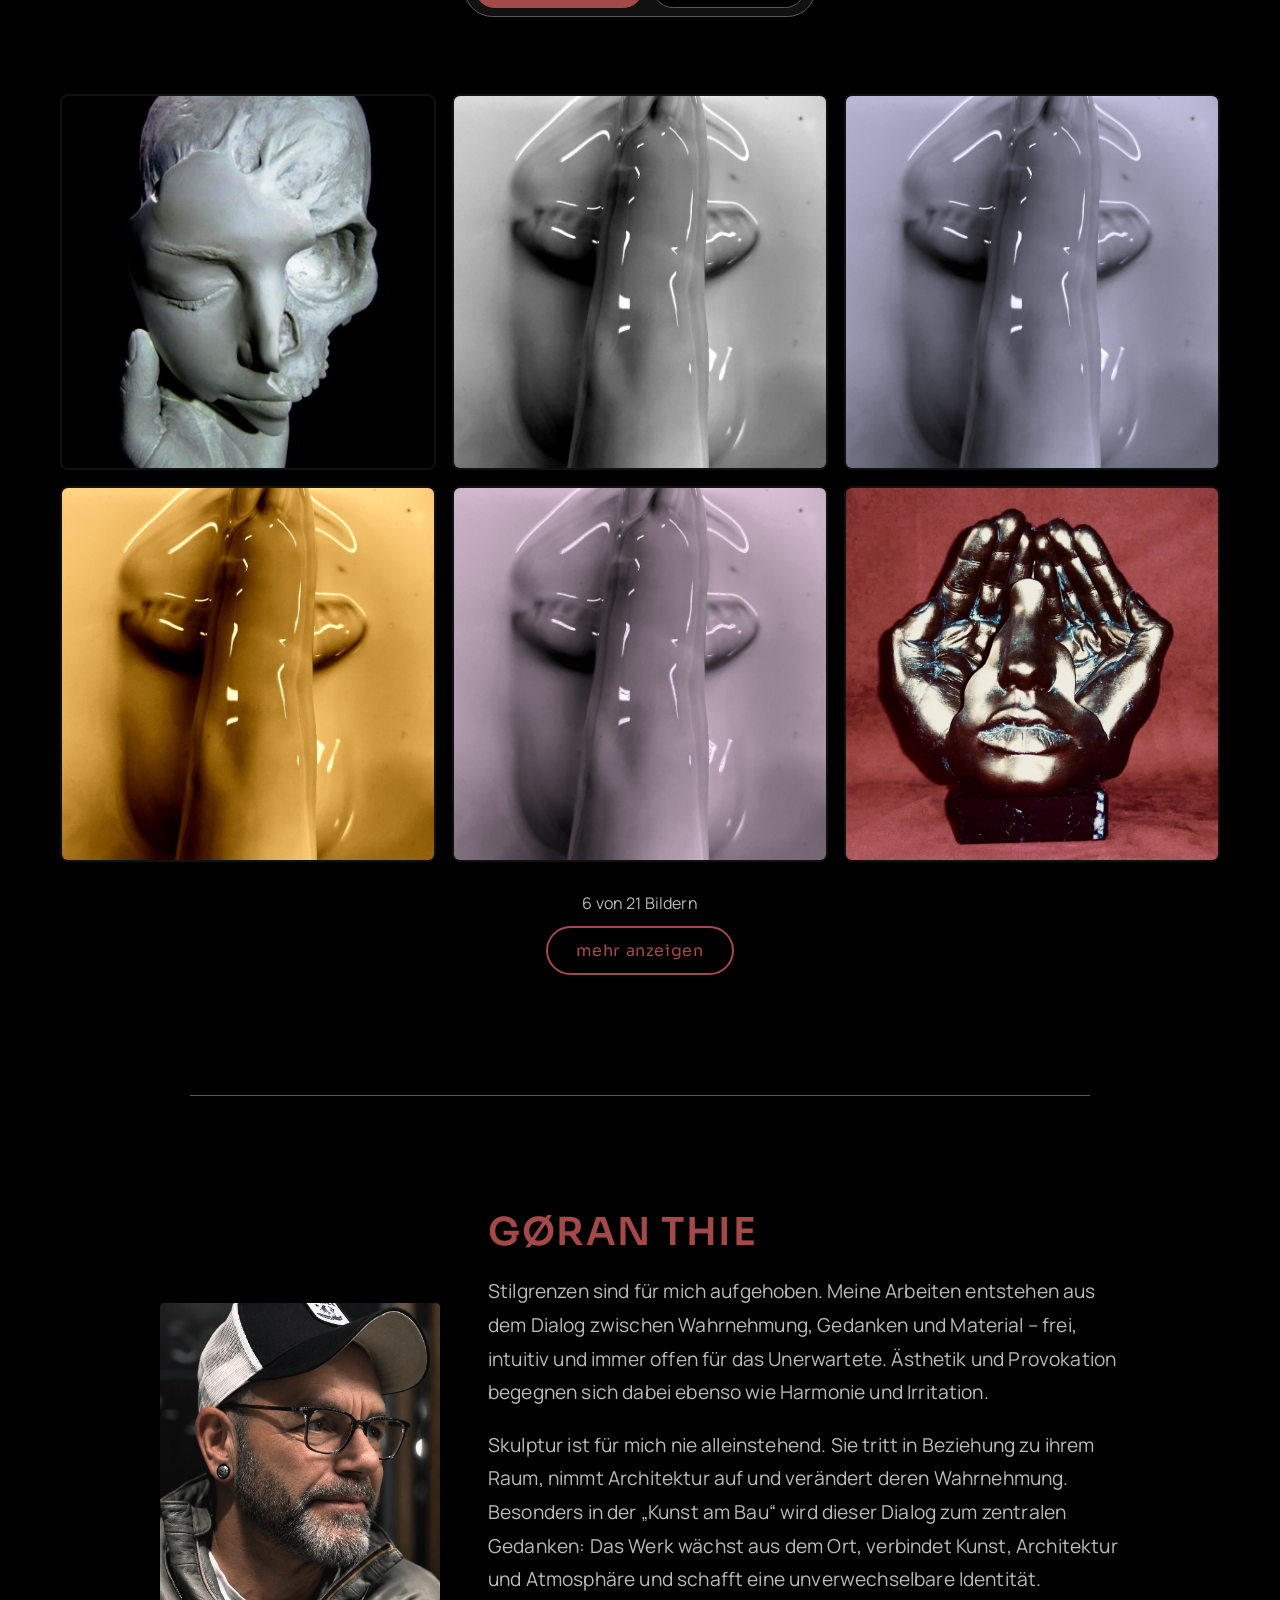
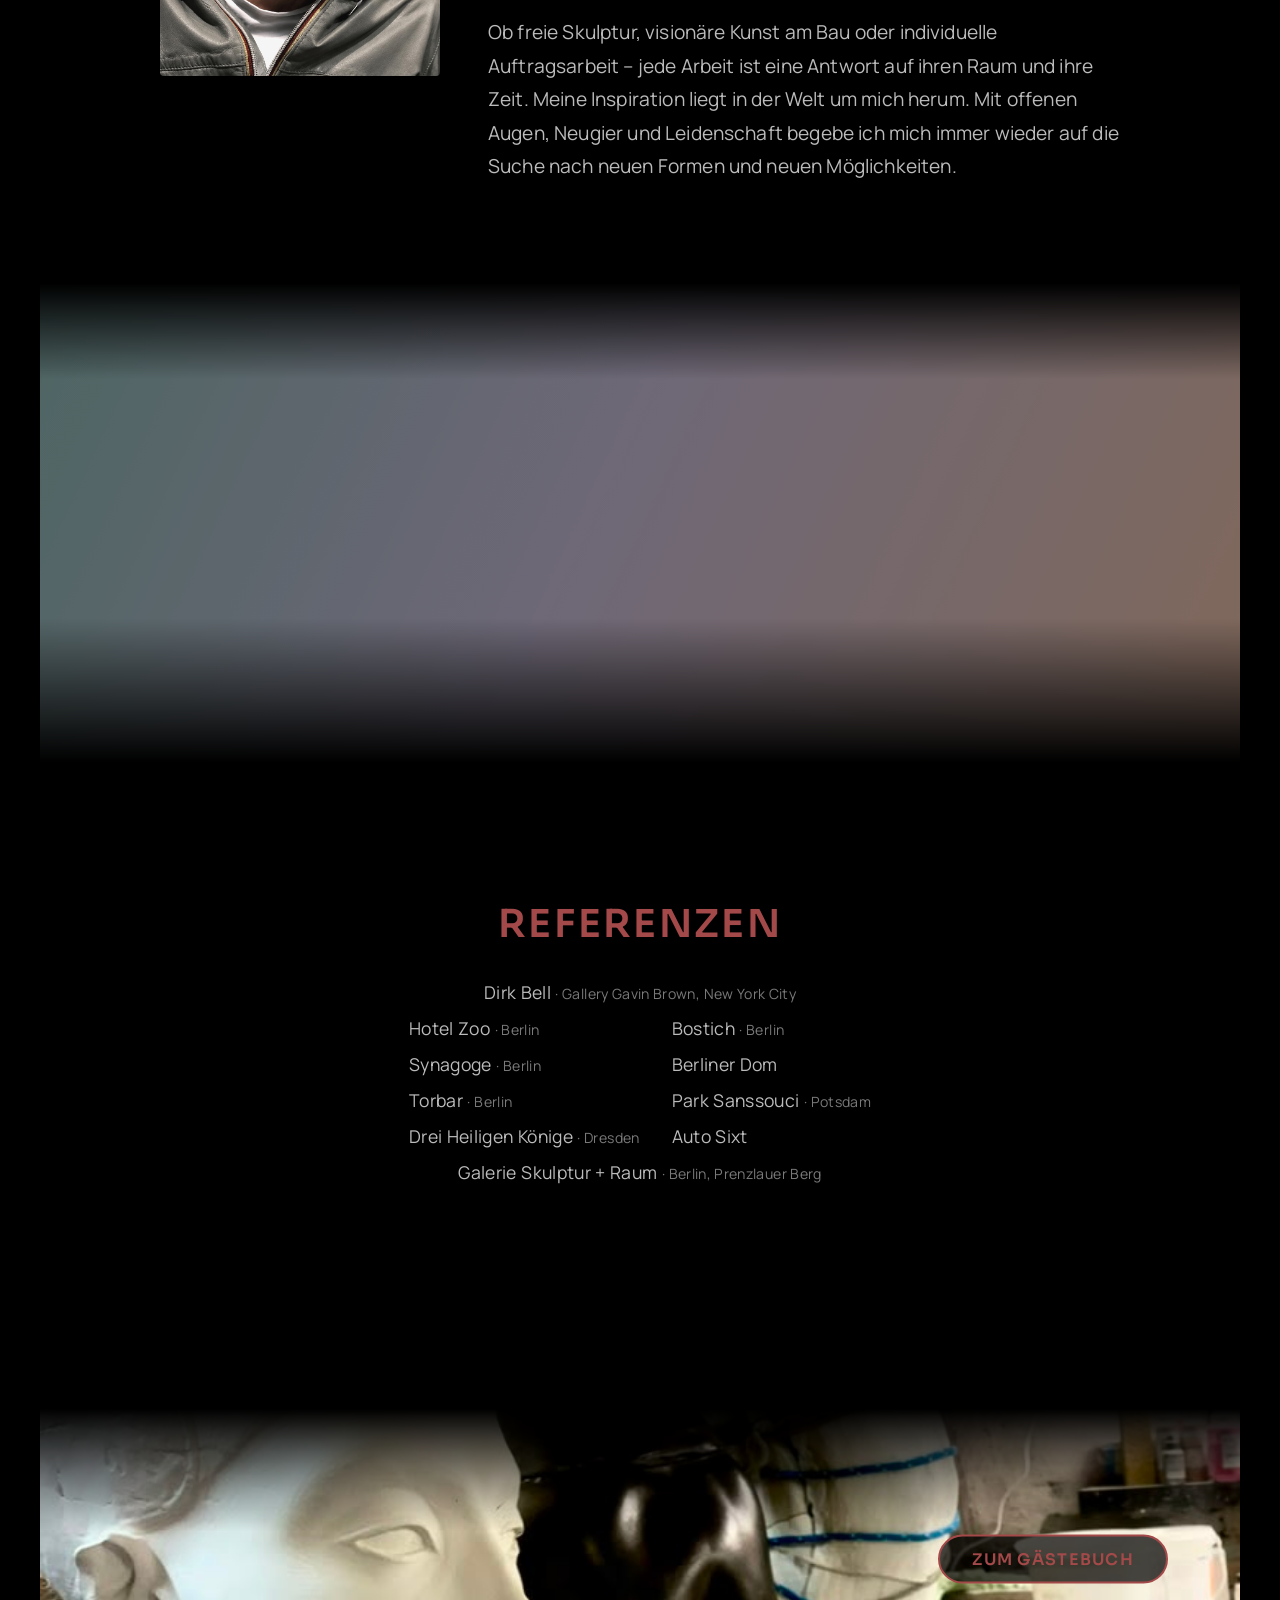
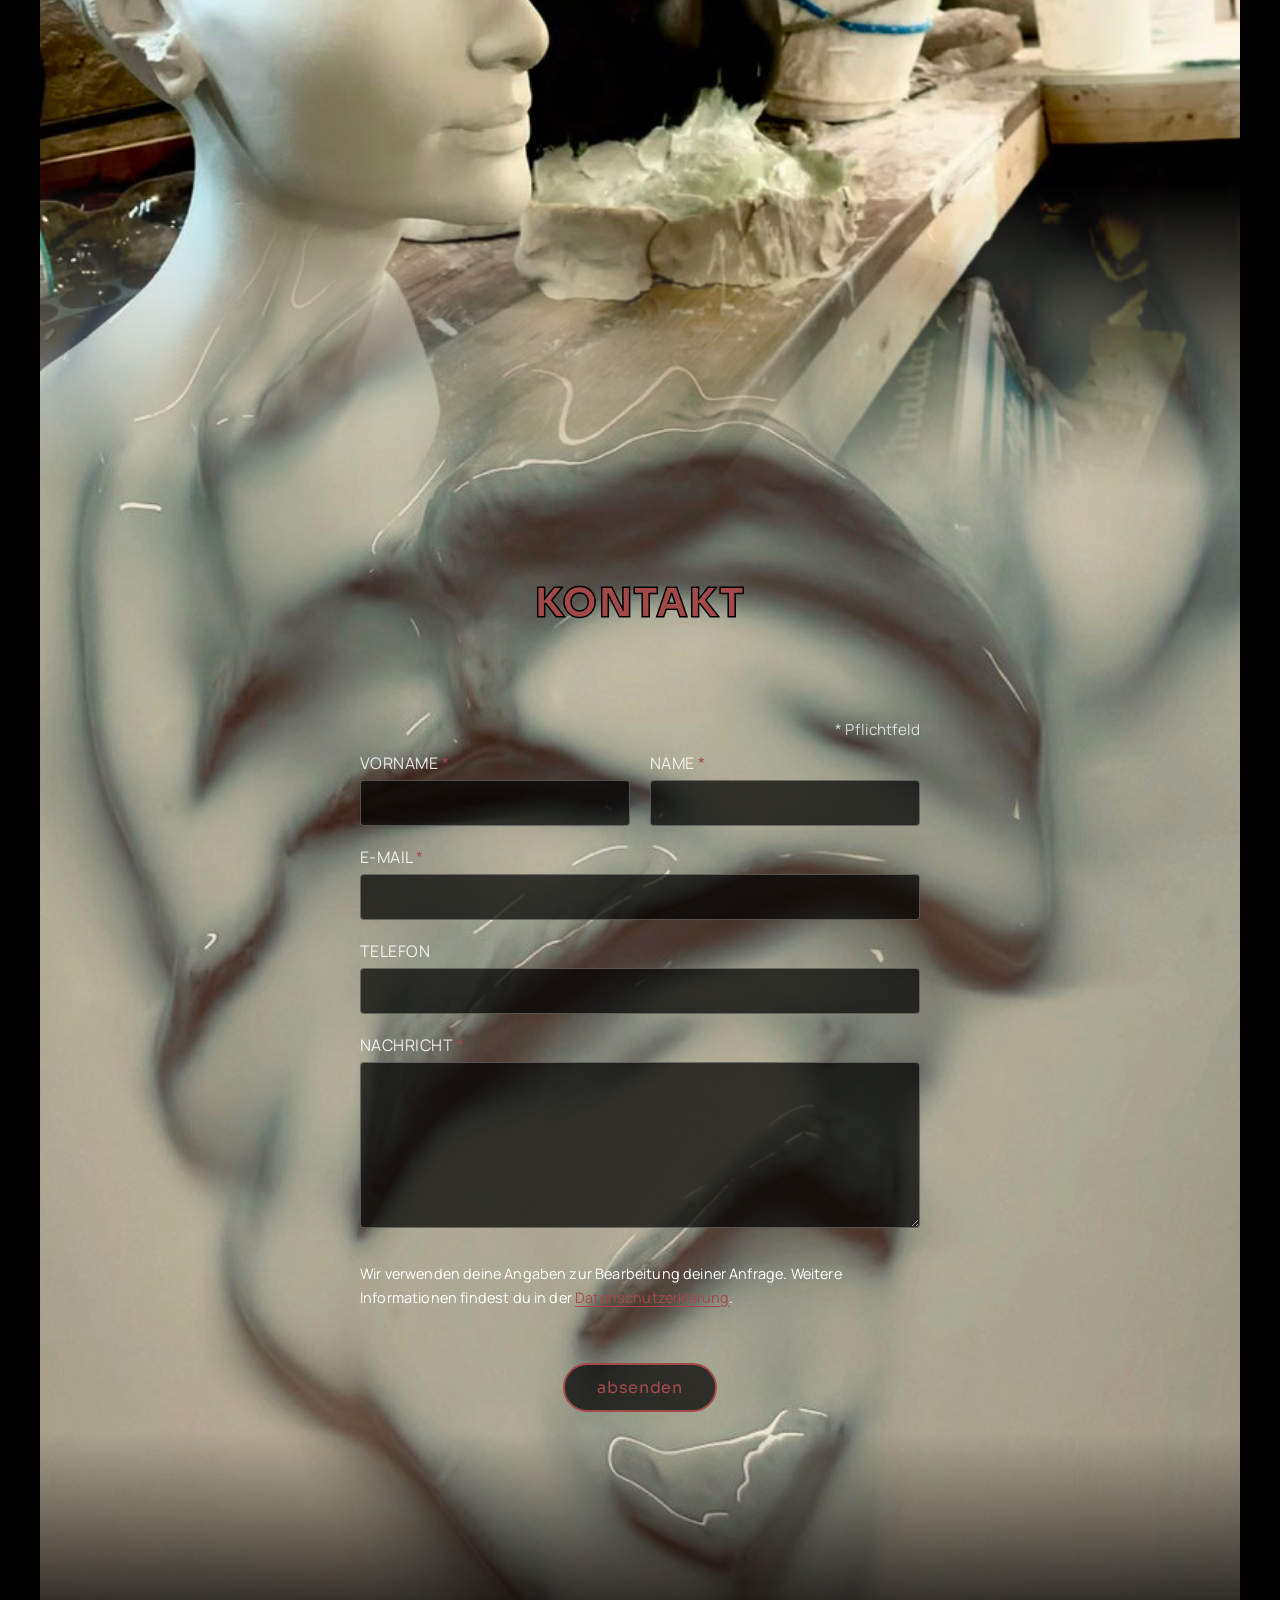
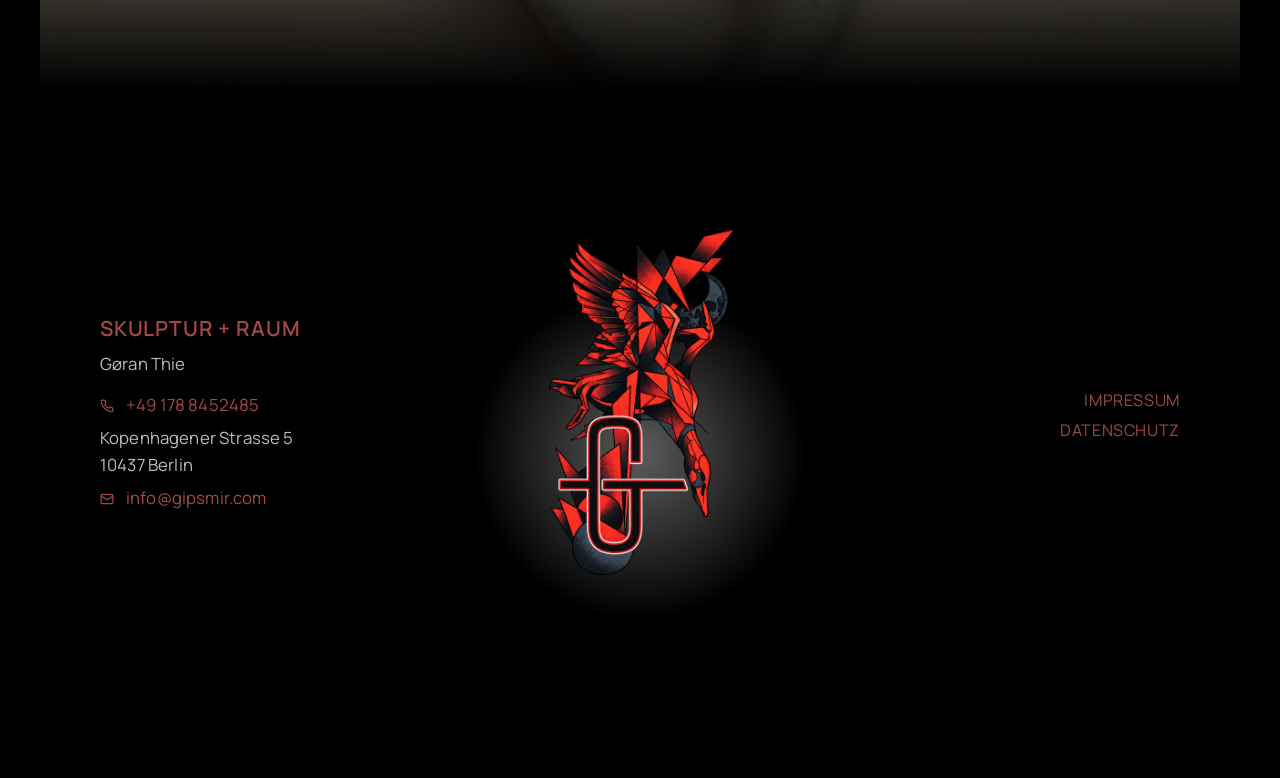
==== commit 9cc68222: "Neuer Sound" ====
--- a/index.html
+++ b/index.html
@@ -90,7 +90,7 @@
             <ellipse cx="17" cy="15" rx="3" ry="2.25"></ellipse>
         </svg>
     </button>
-    <audio id="site-audio" src="/audio/02%20Sun.m4a" loop preload="none"></audio>
+    <audio id="site-audio" src="/audio/arabesque-no1.mp3" loop preload="none"></audio>
 
     <div class="header-controls">
         <button type="button" id="lang-toggle" class="control-btn" aria-label="Switch language">EN</button>
